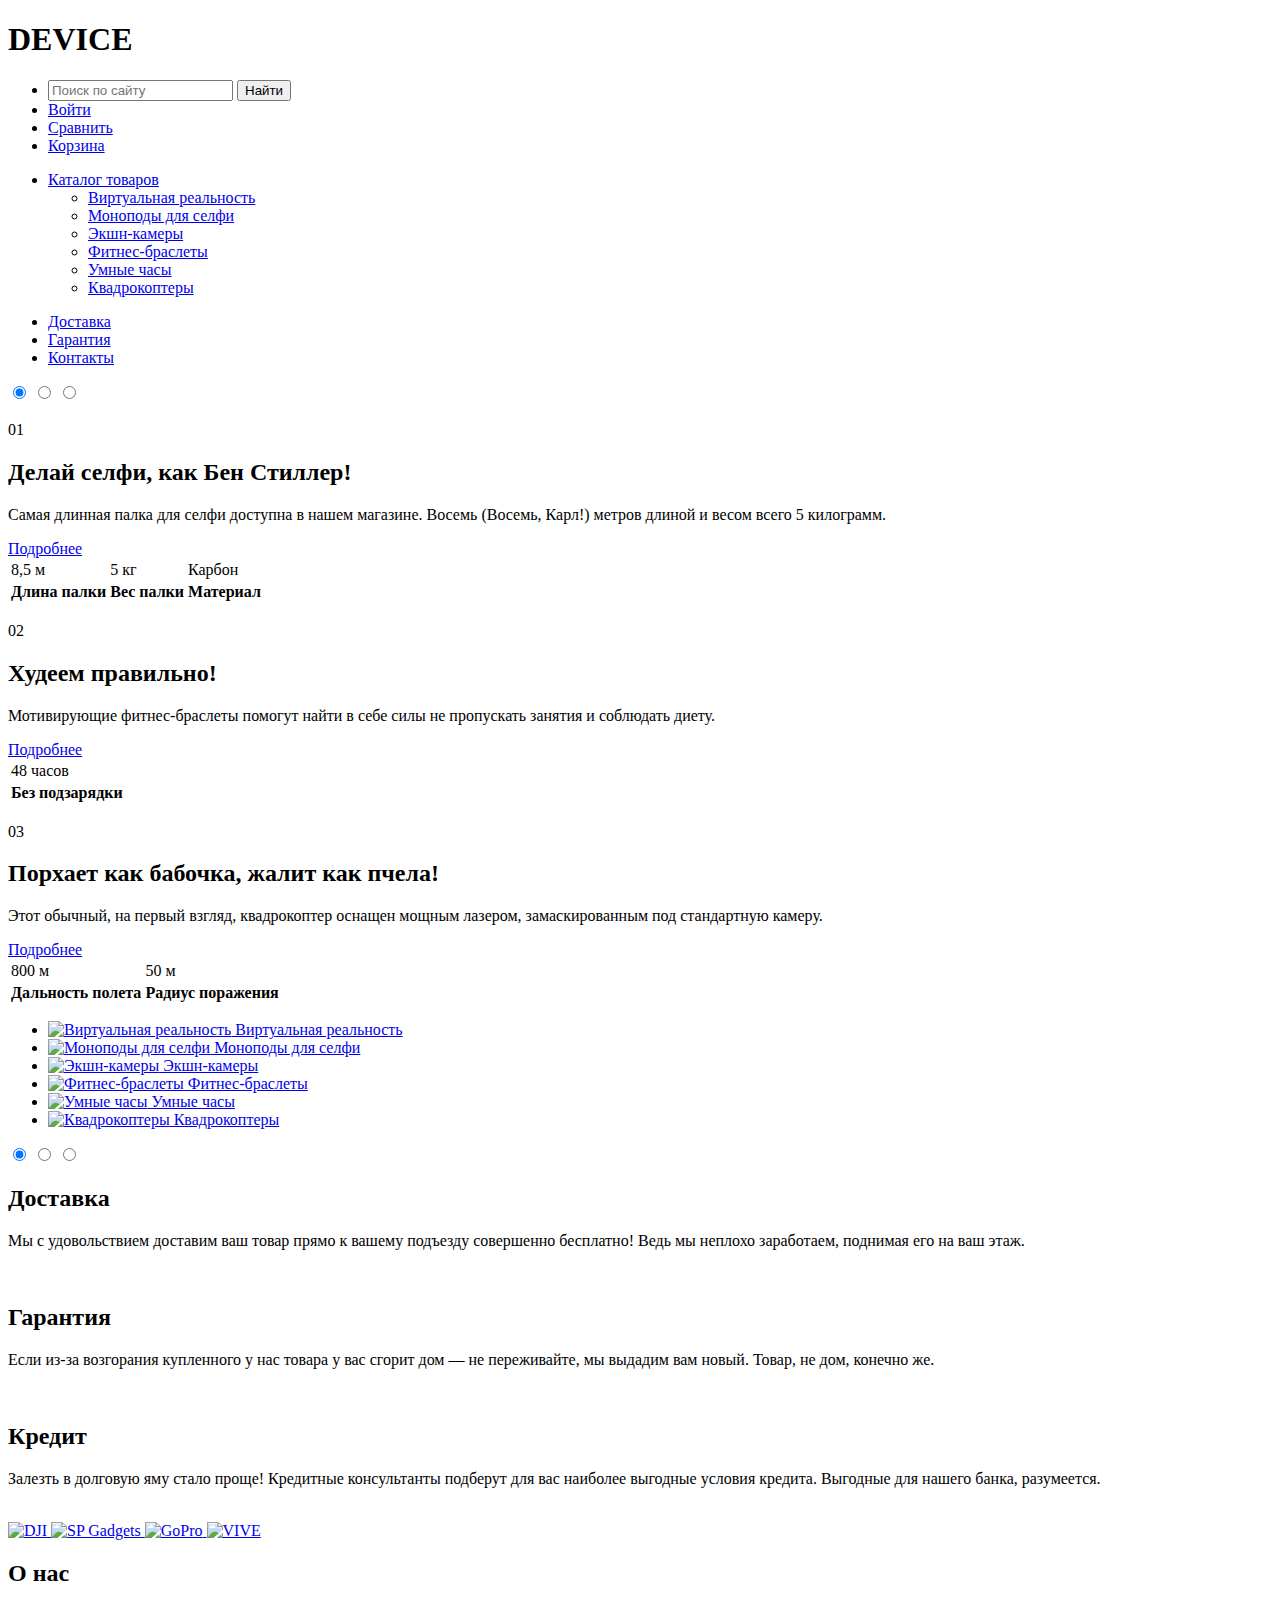
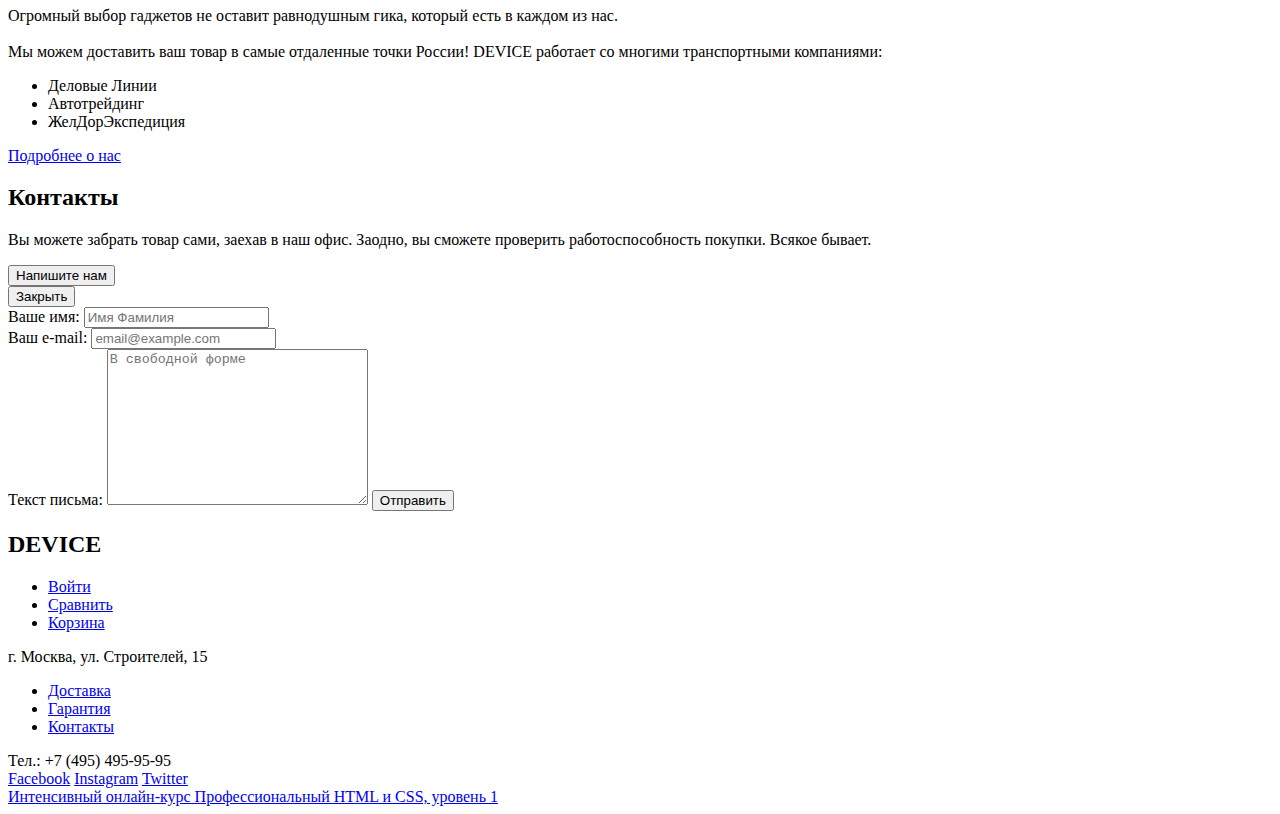
==== index.html @ aa1a2295 "Добавил разметку главной страницы" ====
<!DOCTYPE html>
<html lang="ru">

<head>
  <meta charset="UTF-8">
  <title>DEVICE</title>
</head>

<body>

  <!-- Хедер -->

  <header class="page-header">
    <div class="container">
      <div class="header-container">
        <h1 class="logo header-logo">DEVICE</h1>

        <nav class="page-navigation">
          <ul class="user-navigation">
            <li>
              <form>
                <label class="search-icon" for="search">
                <!-- svg-иконка -->
                </label>
                <input class="search-field" type="search" name="search" id="search" placeholder="Поиск по сайту" tabindex="1">
                <input class="search-btn" type="submit" value="Найти" tabindex="2">
              </form>
            </li>

            <li>
              <span class="login-icon">
               <!-- svg-иконка -->                
              </span>
              <a class="login-btn" href="#">Войти</a>
            </li>

            <li>
              <span class="compare-icon">
               <!-- svg-иконка -->                
              </span>
              <a class="compare-btn" href="#">Сравнить</a>
            </li>

            <li>
              <span class="basket-icon">
               <!-- svg-иконка -->                
              </span>
              <a class="basket-btn" href="#">Корзина</a>
            </li>
          </ul>

          <ul class="catalog">
            <li>
              <a href="#">Каталог товаров</a>
              <ul class="catalog-part">
                <li><a href="#">Виртуальная реальность</a></li>
                <li><a href="#">Моноподы для селфи</a></li>
                <li><a href="#">Экшн-камеры</a></li>
              </ul>

              <ul class="catalog-part">
                <li><a href="#">Фитнес-браслеты</a></li>
                <li><a href="#">Умные часы</a></li>
              </ul>

              <ul class="catalog-part">
                <li><a href="#">Квадрокоптеры</a></li>
              </ul>
            </li>
          </ul>

          <ul class="services-list">
            <li>
              <a href="#">Доставка</a>
            </li>
            <li>
              <a href="#">Гарантия</a>
            </li>
            <li>
              <a href="#">Контакты</a>
            </li>
          </ul>

        </nav>
      </div>
    </div>
  </header>

  <!-- Основная часть (контент) -->

  <main>

    <!-- Слайдер -->

    <section class="main-slider">
      <div class="header-container">
        <input type="radio" id="slider-btn-1" name="slider-toggle" checked>
        <input type="radio" id="slider-btn-2" name="slider-toggle">
        <input type="radio" id="slider-btn-3" name="slider-toggle">
        <div class="slider-controls">
          <label for="slider-btn-1"></label>
          <label for="slider-btn-2"></label>
          <label for="slider-btn-3"></label>
        </div>

        <div class="slider-slides">
          <div class="slide slider-1">
            <img class="slide-img" src="" alt="">
            <div class="slide-description">
              <div class="stick stick-white"></div>
              <span class="slide-number">01</span>
              <h2 class="slide-header">Делай селфи, как Бен&nbsp;Стиллер!</h2>
              <p class="slide-description">
                Самая длинная палка для селфи доступна в&nbsp;нашем магазине. Восемь (Восемь, Карл!) метров длиной и&nbsp;весом всего 5&nbsp;килограмм.
              </p>
              <a href="#" class="btn about-btn">Подробнее</a>
              <table>
                <tr>
                  <td>8,5 м</td>
                  <td>5 кг</td>
                  <td>Карбон</td>
                </tr>
                <tr>
                  <th>Длина палки</th>
                  <th>Вес палки</th>
                  <th>Материал</th>
                </tr>
              </table>
            </div>
          </div>

          <div class="slide slider-2">
            <img class="slide-img" src="" alt="">
            <div class="slide-description">
              <div class="stick stick-white"></div>
              <span class="slide-number">02</span>
              <h2 class="slide-header">Худеем правильно!</h2>
              <p class="slide-description">
                Мотивирующие фитнес-браслеты помогут найти в&nbsp;себе силы не&nbsp;пропускать занятия и&nbsp;соблюдать диету.
              </p>
              <a href="#" class="btn about-btn">Подробнее</a>
              <table>
                <tr>
                  <td>48 часов</td>
                </tr>
                <tr>
                  <th>Без подзарядки</th>
                </tr>
              </table>
            </div>
          </div>

          <div class="slide slider-3">
            <img class="slide-img" src="" alt="">
            <div class="slide-description">
              <div class="stick stick-white"></div>
              <span class="slide-number">03</span>
              <h2 class="slide-header">Порхает как бабочка, жалит как пчела!</h2>
              <p class="slide-description">
                Этот обычный, на&nbsp;первый взгляд, квадрокоптер оснащен мощным лазером, замаскированным под стандартную камеру.
              </p>
              <a href="#" class="btn about-btn">Подробнее</a>
              <table>
                <tr>
                  <td>800 м</td>
                  <td>50 м</td>
                </tr>
                <tr>
                  <th>Дальность полета</th>
                  <th>Радиус поражения</th>
                </tr>
              </table>
            </div>
          </div>

        </div>
      </div>
    </section>

    <!-- Популярные категории товаров -->

    <section class="popular-products">
      <div class="container">
        <ul class="popular-products-list">
          <li class="popular-card">
            <a href="#">
              <img src="" alt="Виртуальная реальность" width="160" height="160">
            Виртуальная реальность
            </a>
          </li>

          <li class="popular-card">
            <a href="#">
              <img src="" alt="Моноподы для селфи" width="160" height="160">
            Моноподы для&nbsp;селфи
            </a>
          </li>

          <li class="popular-card">
            <a href="#">
              <img src="" alt="Экшн-камеры" width="160" height="160">
            Экшн-камеры
            </a>
          </li>

          <li class="popular-card">
            <a href="#">
              <img src="" alt="Фитнес-браслеты" width="160" height="160">
            Фитнес-браслеты
            </a>
          </li>

          <li class="popular-card">
            <a href="#">
              <img src="" alt="Умные часы" width="160" height="160">
            Умные часы
            </a>
          </li>

          <li class="popular-card">
            <a href="#">
              <img src="" alt="Квадрокоптеры" width="160" height="160">
            Квадрокоптеры
            </a>
          </li>

        </ul>
      </div>
    </section>

    <!-- Слайдер с услугами -->

    <section class="services">
      <div class="container">
        <input type="radio" id="services-btn-1" name="services-toggle" checked>
        <input type="radio" id="services-btn-2" name="services-toggle">
        <input type="radio" id="services-btn-3" name="services-toggle">
        <div class="services-controls">
          <label for="services-btn-1"></label>
          <label for="services-btn-2"></label>
          <label for="services-btn-3"></label>
        </div>
        <span class="services-stick"></span>

        <div class="services-slides">
          <div class="service delivery">
            <h2 class="service-header">Доставка</h2>
            <p class="service-description">Мы&nbsp;с&nbsp;удовольствием доставим ваш товар прямо к&nbsp;вашему подъезду совершенно бесплатно! Ведь мы&nbsp;неплохо заработаем, поднимая его на&nbsp;ваш этаж.</p>
            <img src="" alt="">
          </div>

          <div class="service warranty">
            <h2 class="service-header">Гарантия</h2>
            <p class="service-description">Если из-за возгорания купленного у&nbsp;нас товара у&nbsp;вас сгорит дом&nbsp;&mdash; не&nbsp;переживайте, мы&nbsp;выдадим вам новый. Товар, не&nbsp;дом, конечно&nbsp;же.</p>
            <img src="" alt="">
          </div>

          <div class="service credit">
            <h2 class="service-header">Кредит</h2>
            <p class="service-description">Залезть в&nbsp;долговую яму стало проще! Кредитные консультанты подберут для вас наиболее выгодные условия кредита. Выгодные для нашего банка, разумеется.</p>
            <img src="" alt="">
          </div>

        </div>
      </div>
    </section>

    <!-- Логотипы компаний -->

    <section class="logotypes">
      <div class="container">
        <a class="logo-link" href="#">
          <img src="" alt="DJI" width="260" height="100">
        </a>
        <a class="logo-link" href="#">
          <img src="" alt="SP Gadgets" width="260" height="100">
        </a>
        <a class="logo-link" href="#">
          <img src="" alt="GoPro" width="260" height="100">
        </a>
        <a class="logo-link" href="#">
          <img src="" alt="VIVE" width="260" height="100">
        </a>
      </div>
    </section>

    <!-- О нас -->

    <div class="container">
      <section class="about-us">
        <div class="stick stick-black"></div>
        <h2 class="about-us-header">О нас</h2>
        <p class="about-us-description">
          Огромный выбор гаджетов не&nbsp;оставит равнодушным гика, который есть в&nbsp;каждом из&nbsp;нас.<br><br>Мы&nbsp;можем доставить ваш товар в&nbsp;самые отдаленные точки России! DEVICE работает со&nbsp;многими транспортными компаниями:
        </p>
        <ul class="company-list">
          <li>Деловые Линии</li>
          <li>Автотрейдинг</li>
          <li>ЖелДорЭкспедиция</li>
        </ul>
        <a href="#" class="btn about-us-btn">Подробнее о нас</a>
      </section>

      <!-- Контакты -->

      <section class="contacts">
        <div class="stick stick-black"></div>
        <h2 class="contacts-header">Контакты</h2>
        <p class="contacts-description">Вы&nbsp;можете забрать товар сами, заехав в&nbsp;наш офис. Заодно, вы&nbsp;сможете проверить работоспособность покупки. Всякое бывает.</p>
        <!-- вставить iframe с картой -->
        <button class="btn write-us-btn">Напишите нам</button>
      </section>
    </div>

    <!-- Всплывающее окно -->

    <div class="popup-window">
      <button class="close-btn">Закрыть</button>
      <form action="#">
        <div class="half-width">
          <label class="popup-label" for="popup-name">Ваше имя:</label>
          <input type="text" name="popup-name" id="popup-name" placeholder="Имя Фамилия" required>
        </div>
        <div class="half-width">
          <label class="popup-label" for="popup-email">Ваш e-mail:</label>
          <input type="email" name="popup-email" id="popup-email" placeholder="email@example.com" required>
        </div>
        <label class="popup-label" for="popup-textarea">Текст письма:</label>
        <textarea name="popup-textarea" id="popup-textarea" cols="30" rows="10" placeholder="В свободной форме"></textarea>
        <input class="btn popup-btn" type="submit" value="Отправить">
      </form>
    </div>

  </main>

  <!-- Футер -->

  <footer class="page-footer">
    <div class="container">

      <div class="footer-top">
        <h2 class="logo footer-logo">DEVICE</h2>
        <ul class="footer-navigation">
          <li>
            <span class="login-icon">
               <!-- svg-иконка -->                
              </span>
            <a class="login-btn" href="#">Войти</a>
          </li>

          <li>
            <span class="compare-icon">
               <!-- svg-иконка -->                
              </span>
            <a class="compare-btn" href="#">Сравнить</a>
          </li>

          <li>
            <span class="basket-icon">
               <!-- svg-иконка -->                
              </span>
            <a class="basket-btn" href="#">Корзина</a>
          </li>
        </ul>
      </div>

      <div class="footer-middle">
        <span class="address">г. Москва, ул. Строителей, 15</span>
        <ul class="services-list">
          <li>
            <a href="#">Доставка</a>
          </li>
          <li>
            <a href="#">Гарантия</a>
          </li>
          <li>
            <a href="#">Контакты</a>
          </li>
        </ul>
        <span class="telephone">Тел.: +7 (495) 495-95-95</span>
      </div>

      <div class="footer-bottom">
        <div class="stick stick-yellow"></div>
        <div class="footer-social">
          <a class="social-fb" href="#">Facebook</a>
          <a class="social-in" href="#">Instagram</a>
          <a class="social-tw" href="#">Twitter</a>
        </div>
        <div class="footer-copyright">
          <a class="htmlacademy" href="https://htmlacademy.ru/intensive/htmlcss">Интенсивный онлайн‑курс Профессиональный HTML и CSS, уровень 1</a>
        </div>
      </div>
    </div>
  </footer>

</body>

</html>
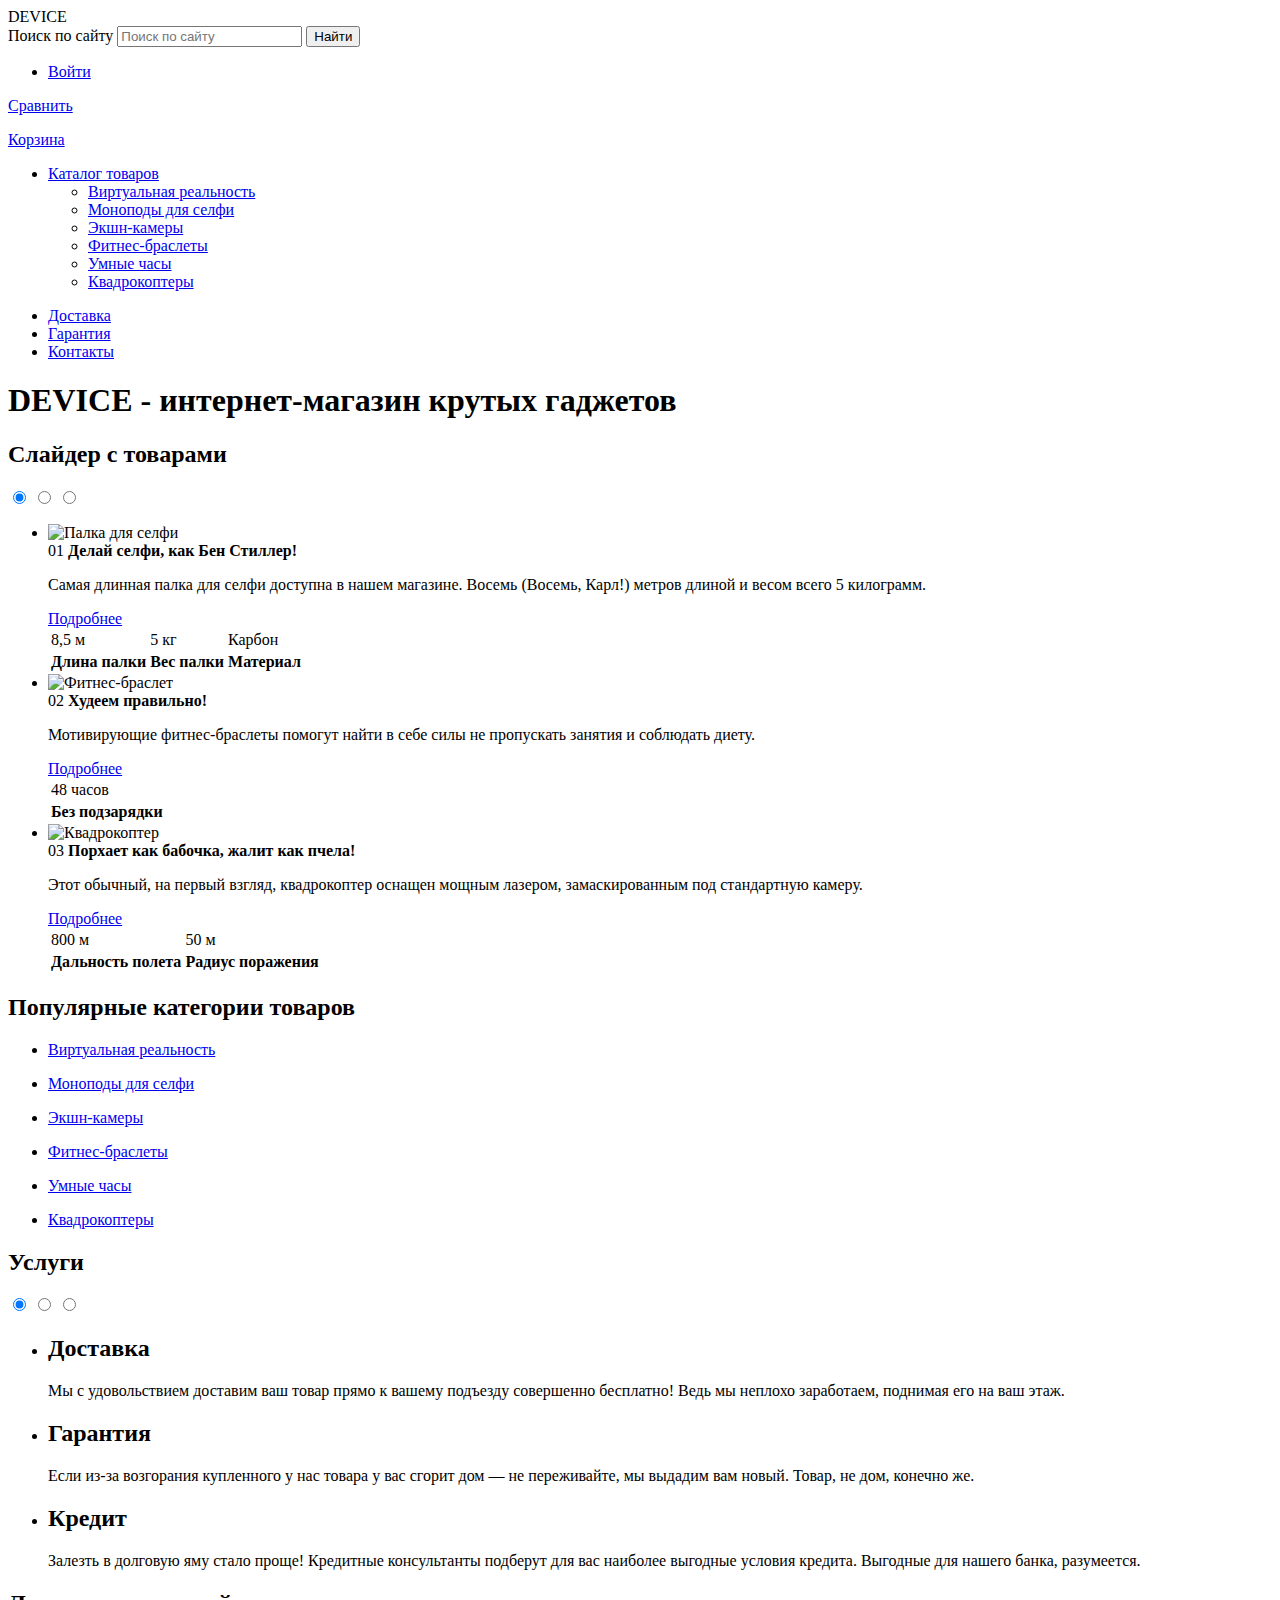
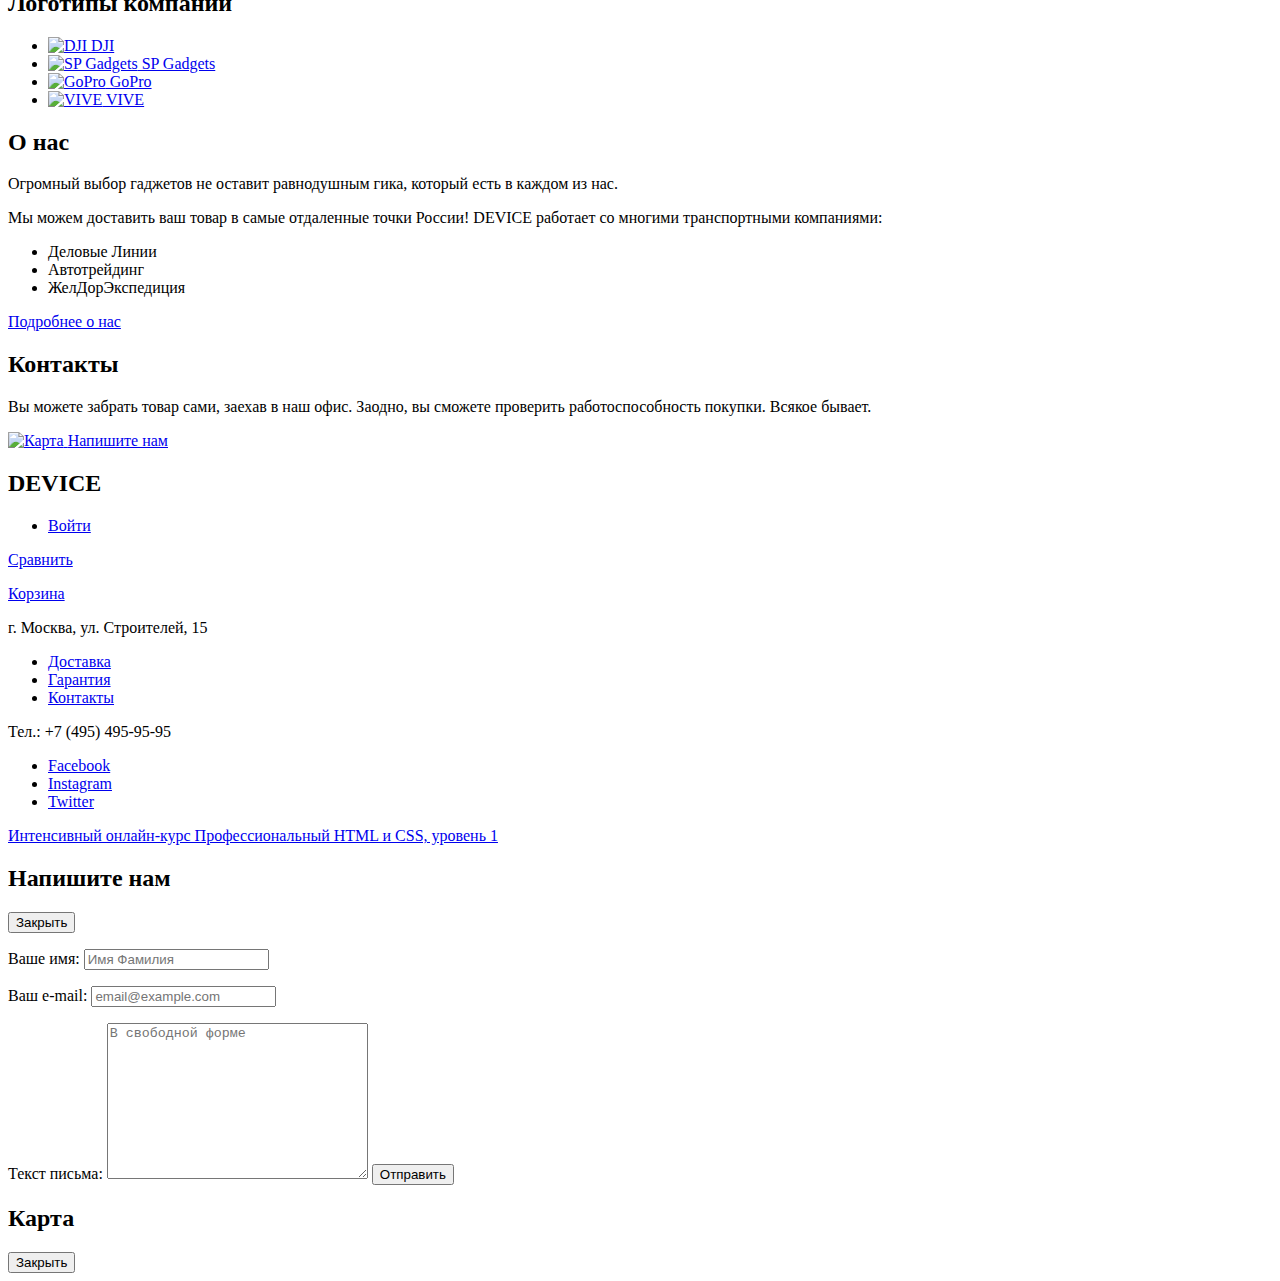
==== commit 73f57fea: "Добавил исправления в разметку" ====
--- a/index.html
+++ b/index.html
@@ -10,228 +10,211 @@
 
   <!-- Хедер -->
 
-  <header class="page-header">
-    <div class="container">
-      <div class="header-container">
-        <h1 class="logo header-logo">DEVICE</h1>
-
-        <nav class="page-navigation">
-          <ul class="user-navigation">
-            <li>
-              <form>
-                <label class="search-icon" for="search">
-                <!-- svg-иконка -->
-                </label>
-                <input class="search-field" type="search" name="search" id="search" placeholder="Поиск по сайту" tabindex="1">
-                <input class="search-btn" type="submit" value="Найти" tabindex="2">
-              </form>
-            </li>
-
-            <li>
-              <span class="login-icon">
-               <!-- svg-иконка -->                
-              </span>
-              <a class="login-btn" href="#">Войти</a>
-            </li>
-
-            <li>
-              <span class="compare-icon">
-               <!-- svg-иконка -->                
-              </span>
-              <a class="compare-btn" href="#">Сравнить</a>
-            </li>
-
-            <li>
-              <span class="basket-icon">
-               <!-- svg-иконка -->                
-              </span>
-              <a class="basket-btn" href="#">Корзина</a>
-            </li>
+  <header class="page-header page-header-main container">
+    <nav class="page-navigation">
+      <a class="page-header-logo">DEVICE</a>
+
+      <form class="page-search">
+        <label class="search-icon" for="search">Поиск по сайту</label>
+        <input class="search-field" type="search" name="search" id="search" placeholder="Поиск по сайту">
+        <button class="search-btn" type="submit">Найти</button>
+      </form>
+      <div class="wrapper">
+        <ul class="user-navigation">
+          <li>
+            <a class="login-btn" href="#">Войти</a>
+          </li>
+        </ul>
+        <p class="compare">
+          <a href="#">Сравнить</a>
+        </p>
+        <p class="cart">
+          <a href="#">Корзина</a>
+        </p>
+      </div>
+
+      <ul class="catalog">
+        <li>
+          <a href="#">Каталог товаров</a>
+          <ul class="catalog-part">
+            <li><a href="#">Виртуальная реальность</a></li>
+            <li><a href="catalog.html">Моноподы для селфи</a></li>
+            <li><a href="#">Экшн-камеры</a></li>
           </ul>
 
-          <ul class="catalog">
-            <li>
-              <a href="#">Каталог товаров</a>
-              <ul class="catalog-part">
-                <li><a href="#">Виртуальная реальность</a></li>
-                <li><a href="#">Моноподы для селфи</a></li>
-                <li><a href="#">Экшн-камеры</a></li>
-              </ul>
-
-              <ul class="catalog-part">
-                <li><a href="#">Фитнес-браслеты</a></li>
-                <li><a href="#">Умные часы</a></li>
-              </ul>
-
-              <ul class="catalog-part">
-                <li><a href="#">Квадрокоптеры</a></li>
-              </ul>
-            </li>
+          <ul class="catalog-part">
+            <li><a href="#">Фитнес-браслеты</a></li>
+            <li><a href="#">Умные часы</a></li>
           </ul>
 
-          <ul class="services-list">
-            <li>
-              <a href="#">Доставка</a>
-            </li>
-            <li>
-              <a href="#">Гарантия</a>
-            </li>
-            <li>
-              <a href="#">Контакты</a>
-            </li>
+          <ul class="catalog-part">
+            <li><a href="#">Квадрокоптеры</a></li>
           </ul>
-
-        </nav>
+        </li>
+      </ul>
+
+      <ul class="services-list">
+        <li>
+          <a href="#">Доставка</a>
+        </li>
+        <li>
+          <a href="#">Гарантия</a>
+        </li>
+        <li>
+          <a href="#">Контакты</a>
+        </li>
+      </ul>
+    </nav>
+  </header>
+
+  <!-- Основная часть (контент) -->
+
+  <main>
+
+    <h1 class="visually-hidden">DEVICE - интернет-магазин крутых гаджетов</h1>
+
+    <!-- Слайдер -->
+
+    <section class="main-slider container">
+      <h2 class="visually-hidden">Слайдер с товарами</h2>
+
+      <input type="radio" id="slider-btn-1" name="slider-toggle" checked>
+      <input type="radio" id="slider-btn-2" name="slider-toggle">
+      <input type="radio" id="slider-btn-3" name="slider-toggle">
+      <div class="slider-controls">
+        <label for="slider-btn-1"></label>
+        <label for="slider-btn-2"></label>
+        <label for="slider-btn-3"></label>
       </div>
-    </div>
-  </header>
-
-  <!-- Основная часть (контент) -->
-
-  <main>
-
-    <!-- Слайдер -->
-
-    <section class="main-slider">
-      <div class="header-container">
-        <input type="radio" id="slider-btn-1" name="slider-toggle" checked>
-        <input type="radio" id="slider-btn-2" name="slider-toggle">
-        <input type="radio" id="slider-btn-3" name="slider-toggle">
-        <div class="slider-controls">
-          <label for="slider-btn-1"></label>
-          <label for="slider-btn-2"></label>
-          <label for="slider-btn-3"></label>
-        </div>
-
-        <div class="slider-slides">
-          <div class="slide slider-1">
-            <img class="slide-img" src="" alt="">
-            <div class="slide-description">
-              <div class="stick stick-white"></div>
-              <span class="slide-number">01</span>
-              <h2 class="slide-header">Делай селфи, как Бен&nbsp;Стиллер!</h2>
-              <p class="slide-description">
-                Самая длинная палка для селфи доступна в&nbsp;нашем магазине. Восемь (Восемь, Карл!) метров длиной и&nbsp;весом всего 5&nbsp;килограмм.
-              </p>
-              <a href="#" class="btn about-btn">Подробнее</a>
-              <table>
-                <tr>
-                  <td>8,5 м</td>
-                  <td>5 кг</td>
-                  <td>Карбон</td>
-                </tr>
-                <tr>
-                  <th>Длина палки</th>
-                  <th>Вес палки</th>
-                  <th>Материал</th>
-                </tr>
-              </table>
-            </div>
-          </div>
-
-          <div class="slide slider-2">
-            <img class="slide-img" src="" alt="">
-            <div class="slide-description">
-              <div class="stick stick-white"></div>
-              <span class="slide-number">02</span>
-              <h2 class="slide-header">Худеем правильно!</h2>
-              <p class="slide-description">
-                Мотивирующие фитнес-браслеты помогут найти в&nbsp;себе силы не&nbsp;пропускать занятия и&nbsp;соблюдать диету.
-              </p>
-              <a href="#" class="btn about-btn">Подробнее</a>
-              <table>
-                <tr>
-                  <td>48 часов</td>
-                </tr>
-                <tr>
-                  <th>Без подзарядки</th>
-                </tr>
-              </table>
-            </div>
-          </div>
-
-          <div class="slide slider-3">
-            <img class="slide-img" src="" alt="">
-            <div class="slide-description">
-              <div class="stick stick-white"></div>
-              <span class="slide-number">03</span>
-              <h2 class="slide-header">Порхает как бабочка, жалит как пчела!</h2>
-              <p class="slide-description">
-                Этот обычный, на&nbsp;первый взгляд, квадрокоптер оснащен мощным лазером, замаскированным под стандартную камеру.
-              </p>
-              <a href="#" class="btn about-btn">Подробнее</a>
-              <table>
-                <tr>
-                  <td>800 м</td>
-                  <td>50 м</td>
-                </tr>
-                <tr>
-                  <th>Дальность полета</th>
-                  <th>Радиус поражения</th>
-                </tr>
-              </table>
-            </div>
-          </div>
-
-        </div>
-      </div>
+
+      <ul class="slider-slides">
+
+        <li class="slide slide-1">
+          <div class="image-box">
+            <img src="" alt="Палка для селфи" width="" height="">
+          </div>
+          <div class="slide-info">
+            <span class="slide-number">01</span>
+            <b class="slide-heading">Делай селфи, как Бен&nbsp;Стиллер!</b>
+            <p class="slide-description">
+              Самая длинная палка для селфи доступна в&nbsp;нашем магазине. Восемь (Восемь, Карл!) метров длиной и&nbsp;весом всего 5&nbsp;килограмм.
+            </p>
+            <a href="#" class="btn about-btn">Подробнее</a>
+            <table class="parameters">
+              <tr>
+                <td>8,5 м</td>
+                <td>5 кг</td>
+                <td>Карбон</td>
+              </tr>
+              <tr>
+                <th>Длина палки</th>
+                <th>Вес палки</th>
+                <th>Материал</th>
+              </tr>
+            </table>
+          </div>
+        </li>
+
+        <li class="slide slide-2">
+          <div class="image-box">
+            <img src="" alt="Фитнес-браслет" width="" height="">
+          </div>
+          <div class="slide-info">
+            <span class="slide-number">02</span>
+            <b class="slide-heading">Худеем правильно!</b>
+            <p class="slide-description">
+              Мотивирующие фитнес-браслеты помогут найти в&nbsp;себе силы не&nbsp;пропускать занятия и&nbsp;соблюдать диету.
+            </p>
+            <a href="#" class="btn about-btn">Подробнее</a>
+            <table class="parameters">
+              <tr>
+                <td>48 часов</td>
+              </tr>
+              <tr>
+                <th>Без подзарядки</th>
+              </tr>
+            </table>
+          </div>
+        </li>
+
+        <li class="slide slide-3">
+          <div class="image-box">
+            <img src="" alt="Квадрокоптер" width="" height="">
+          </div>
+          <div class="slide-info">
+            <span class="slide-number">03</span>
+            <b class="slide-heading">Порхает как бабочка, жалит как пчела!</b>
+            <p class="slide-description">
+              Этот обычный, на&nbsp;первый взгляд, квадрокоптер оснащен мощным лазером, замаскированным под стандартную камеру.
+            </p>
+            <a href="#" class="btn about-btn">Подробнее</a>
+            <table class="parameters">
+              <tr>
+                <td>800 м</td>
+                <td>50 м</td>
+              </tr>
+              <tr>
+                <th>Дальность полета</th>
+                <th>Радиус поражения</th>
+              </tr>
+            </table>
+          </div>
+        </li>
+      </ul>
+
     </section>
 
     <!-- Популярные категории товаров -->
 
-    <section class="popular-products">
+    <section class="popular-products container">
+      <h2 class="visually-hidden">Популярные категории товаров</h2>
+
+      <ul class="popular-products-list">
+        <li>
+          <a href="#" class="popular-card">
+            <div class="popular-box"></div>
+            <p>Виртуальная реальность</p>
+          </a>
+        </li>
+        <li>
+          <a href="catalog.html" class="popular-card">
+            <div class="popular-box"></div>
+            <p>Моноподы для&nbsp;селфи</p>
+          </a>
+        </li>
+        <li>
+          <a href="#" class="popular-card">
+            <div class="popular-box"></div>
+            <p>Экшн-камеры</p>
+          </a>
+        </li>
+        <li>
+          <a href="#" class="popular-card">
+            <div class="popular-box"></div>
+            <p>Фитнес-браслеты</p>
+          </a>
+        </li>
+        <li>
+          <a href="#" class="popular-card">
+            <div class="popular-box"></div>
+            <p>Умные часы</p>
+          </a>
+        </li>
+        <li>
+          <a href="#" class="popular-card">
+            <div class="popular-box"></div>
+            <p>Квадрокоптеры</p>
+          </a>
+        </li>
+      </ul>
+    </section>
+
+    <!-- Слайдер с услугами -->
+
+    <section class="services">
+      <h2 class="visually-hidden">Услуги</h2>
       <div class="container">
-        <ul class="popular-products-list">
-          <li class="popular-card">
-            <a href="#">
-              <img src="" alt="Виртуальная реальность" width="160" height="160">
-            Виртуальная реальность
-            </a>
-          </li>
-
-          <li class="popular-card">
-            <a href="#">
-              <img src="" alt="Моноподы для селфи" width="160" height="160">
-            Моноподы для&nbsp;селфи
-            </a>
-          </li>
-
-          <li class="popular-card">
-            <a href="#">
-              <img src="" alt="Экшн-камеры" width="160" height="160">
-            Экшн-камеры
-            </a>
-          </li>
-
-          <li class="popular-card">
-            <a href="#">
-              <img src="" alt="Фитнес-браслеты" width="160" height="160">
-            Фитнес-браслеты
-            </a>
-          </li>
-
-          <li class="popular-card">
-            <a href="#">
-              <img src="" alt="Умные часы" width="160" height="160">
-            Умные часы
-            </a>
-          </li>
-
-          <li class="popular-card">
-            <a href="#">
-              <img src="" alt="Квадрокоптеры" width="160" height="160">
-            Квадрокоптеры
-            </a>
-          </li>
-
-        </ul>
-      </div>
-    </section>
-
-    <!-- Слайдер с услугами -->
-
-    <section class="services">
-      <div class="container">
+
         <input type="radio" id="services-btn-1" name="services-toggle" checked>
         <input type="radio" id="services-btn-2" name="services-toggle">
         <input type="radio" id="services-btn-3" name="services-toggle">
@@ -240,58 +223,73 @@
           <label for="services-btn-2"></label>
           <label for="services-btn-3"></label>
         </div>
-        <span class="services-stick"></span>
-
-        <div class="services-slides">
-          <div class="service delivery">
+
+        <ul class="services-slides">
+          <li class="service delivery">
             <h2 class="service-header">Доставка</h2>
             <p class="service-description">Мы&nbsp;с&nbsp;удовольствием доставим ваш товар прямо к&nbsp;вашему подъезду совершенно бесплатно! Ведь мы&nbsp;неплохо заработаем, поднимая его на&nbsp;ваш этаж.</p>
-            <img src="" alt="">
-          </div>
-
-          <div class="service warranty">
+          </li>
+
+          <li class="service warranty">
             <h2 class="service-header">Гарантия</h2>
             <p class="service-description">Если из-за возгорания купленного у&nbsp;нас товара у&nbsp;вас сгорит дом&nbsp;&mdash; не&nbsp;переживайте, мы&nbsp;выдадим вам новый. Товар, не&nbsp;дом, конечно&nbsp;же.</p>
-            <img src="" alt="">
-          </div>
-
-          <div class="service credit">
+          </li>
+
+          <li class="service credit">
             <h2 class="service-header">Кредит</h2>
             <p class="service-description">Залезть в&nbsp;долговую яму стало проще! Кредитные консультанты подберут для вас наиболее выгодные условия кредита. Выгодные для нашего банка, разумеется.</p>
-            <img src="" alt="">
-          </div>
-
-        </div>
+          </li>
+
+        </ul>
       </div>
     </section>
 
     <!-- Логотипы компаний -->
 
-    <section class="logotypes">
-      <div class="container">
-        <a class="logo-link" href="#">
+    <section class="logotypes container">
+      <h2 class="visually-hidden">Логотипы компаний</h2>
+
+      <ul class="logotypes-list">
+        <li class="company-logo">
+          <a href="#">
           <img src="" alt="DJI" width="260" height="100">
+          DJI
         </a>
-        <a class="logo-link" href="#">
+        </li>
+
+        <li class="company-logo">
+          <a href="#">
           <img src="" alt="SP Gadgets" width="260" height="100">
+          SP Gadgets
         </a>
-        <a class="logo-link" href="#">
+        </li>
+
+        <li class="company-logo">
+          <a href="#">
           <img src="" alt="GoPro" width="260" height="100">
+          GoPro
         </a>
-        <a class="logo-link" href="#">
+        </li>
+
+        <li class="company-logo">
+          <a href="#">
           <img src="" alt="VIVE" width="260" height="100">
+          VIVE
         </a>
-      </div>
+        </li>
+      </ul>
     </section>
 
     <!-- О нас -->
 
-    <div class="container">
+    <div class="container container-half">
       <section class="about-us">
-        <div class="stick stick-black"></div>
         <h2 class="about-us-header">О нас</h2>
         <p class="about-us-description">
-          Огромный выбор гаджетов не&nbsp;оставит равнодушным гика, который есть в&nbsp;каждом из&nbsp;нас.<br><br>Мы&nbsp;можем доставить ваш товар в&nbsp;самые отдаленные точки России! DEVICE работает со&nbsp;многими транспортными компаниями:
+          Огромный выбор гаджетов не&nbsp;оставит равнодушным гика, который есть в&nbsp;каждом из&nbsp;нас.
+        </p>
+        <p class="about-us-description">
+          Мы&nbsp;можем доставить ваш товар в&nbsp;самые отдаленные точки России! DEVICE работает со&nbsp;многими транспортными компаниями:
         </p>
         <ul class="company-list">
           <li>Деловые Линии</li>
@@ -304,96 +302,102 @@
       <!-- Контакты -->
 
       <section class="contacts">
-        <div class="stick stick-black"></div>
         <h2 class="contacts-header">Контакты</h2>
         <p class="contacts-description">Вы&nbsp;можете забрать товар сами, заехав в&nbsp;наш офис. Заодно, вы&nbsp;сможете проверить работоспособность покупки. Всякое бывает.</p>
-        <!-- вставить iframe с картой -->
-        <button class="btn write-us-btn">Напишите нам</button>
+        <a class="contacts-map" href="#">
+          <img src="" alt="Карта" width="" height="">
+        </a>
+        <a class="btn write-us-btn" href="#">Напишите нам</a>
       </section>
     </div>
 
-    <!-- Всплывающее окно -->
-
-    <div class="popup-window">
-      <button class="close-btn">Закрыть</button>
-      <form action="#">
-        <div class="half-width">
-          <label class="popup-label" for="popup-name">Ваше имя:</label>
-          <input type="text" name="popup-name" id="popup-name" placeholder="Имя Фамилия" required>
-        </div>
-        <div class="half-width">
-          <label class="popup-label" for="popup-email">Ваш e-mail:</label>
-          <input type="email" name="popup-email" id="popup-email" placeholder="email@example.com" required>
-        </div>
-        <label class="popup-label" for="popup-textarea">Текст письма:</label>
-        <textarea name="popup-textarea" id="popup-textarea" cols="30" rows="10" placeholder="В свободной форме"></textarea>
-        <input class="btn popup-btn" type="submit" value="Отправить">
-      </form>
-    </div>
-
   </main>
 
   <!-- Футер -->
 
-  <footer class="page-footer">
-    <div class="container">
-
-      <div class="footer-top">
-        <h2 class="logo footer-logo">DEVICE</h2>
-        <ul class="footer-navigation">
+  <footer class="page-footer container">
+
+    <div class="footer-top">
+      <h2 class="footer-logo">DEVICE</h2>
+      <div class="wrapper">
+        <ul class="user-navigation">
           <li>
-            <span class="login-icon">
-               <!-- svg-иконка -->                
-              </span>
             <a class="login-btn" href="#">Войти</a>
           </li>
-
-          <li>
-            <span class="compare-icon">
-               <!-- svg-иконка -->                
-              </span>
-            <a class="compare-btn" href="#">Сравнить</a>
-          </li>
-
-          <li>
-            <span class="basket-icon">
-               <!-- svg-иконка -->                
-              </span>
-            <a class="basket-btn" href="#">Корзина</a>
-          </li>
         </ul>
+        <p class="compare">
+          <a href="#">Сравнить</a>
+        </p>
+        <p class="cart">
+          <a href="#">Корзина</a>
+        </p>
       </div>
-
-      <div class="footer-middle">
-        <span class="address">г. Москва, ул. Строителей, 15</span>
-        <ul class="services-list">
-          <li>
-            <a href="#">Доставка</a>
-          </li>
-          <li>
-            <a href="#">Гарантия</a>
-          </li>
-          <li>
-            <a href="#">Контакты</a>
-          </li>
-        </ul>
-        <span class="telephone">Тел.: +7 (495) 495-95-95</span>
-      </div>
-
-      <div class="footer-bottom">
-        <div class="stick stick-yellow"></div>
-        <div class="footer-social">
-          <a class="social-fb" href="#">Facebook</a>
-          <a class="social-in" href="#">Instagram</a>
-          <a class="social-tw" href="#">Twitter</a>
-        </div>
-        <div class="footer-copyright">
-          <a class="htmlacademy" href="https://htmlacademy.ru/intensive/htmlcss">Интенсивный онлайн‑курс Профессиональный HTML и CSS, уровень 1</a>
-        </div>
+    </div>
+
+    <div class="footer-middle">
+      <p class="address">г. Москва, ул. Строителей, 15</p>
+      <ul class="services-list">
+        <li>
+          <a href="#">Доставка</a>
+        </li>
+        <li>
+          <a href="#">Гарантия</a>
+        </li>
+        <li>
+          <a href="#">Контакты</a>
+        </li>
+      </ul>
+      <p class="telephone">Тел.: +7 (495) 495-95-95</p>
+    </div>
+
+    <div class="footer-bottom">
+      <ul class="footer-social">
+        <li>
+          <a class="social-btn social-fb" href="#">Facebook</a>
+        </li>
+        <li>
+          <a class="social-btn social-in" href="#">Instagram</a>
+        </li>
+        <li>
+          <a class="social-btn social-tw" href="#">Twitter</a>
+        </li>
+      </ul>
+      <div class="footer-copyright">
+        <a class="htmlacademy" href="https://htmlacademy.ru/intensive/htmlcss">Интенсивный онлайн‑курс Профессиональный HTML и CSS, уровень 1</a>
       </div>
     </div>
   </footer>
 
+  <!-- Всплывающее окно -->
+
+  <section class="popup-window">
+    <h2 class="visually-hidden">Напишите нам</h2>
+    <button class="close-btn">Закрыть</button>
+    <form action="#">
+      <p class="half-width">
+        <label class="popup-label" for="popup-name">Ваше имя:</label>
+        <input type="text" name="popup-name" id="popup-name" placeholder="Имя Фамилия" required>
+      </p>
+      <p class="half-width">
+        <label class="popup-label" for="popup-email">Ваш e-mail:</label>
+        <input type="email" name="popup-email" id="popup-email" placeholder="email@example.com" required>
+      </p>
+      <label class="popup-label" for="popup-textarea">Текст письма:</label>
+      <textarea name="popup-textarea" id="popup-textarea" cols="30" rows="10" placeholder="В свободной форме"></textarea>
+      <button class="btn popup-btn" type="submit">Отправить</button>
+    </form>
+  </section>
+
+  <!-- Всплывающая карта -->
+
+  <section class="map-popup">
+    <h2 class="visually-hidden">Карта</h2>
+    <button class="close-btn">Закрыть</button>
+    <div class="map">
+      <!-- iframe -->
+    </div>
+  </section>
+
 </body>
 
 </html>
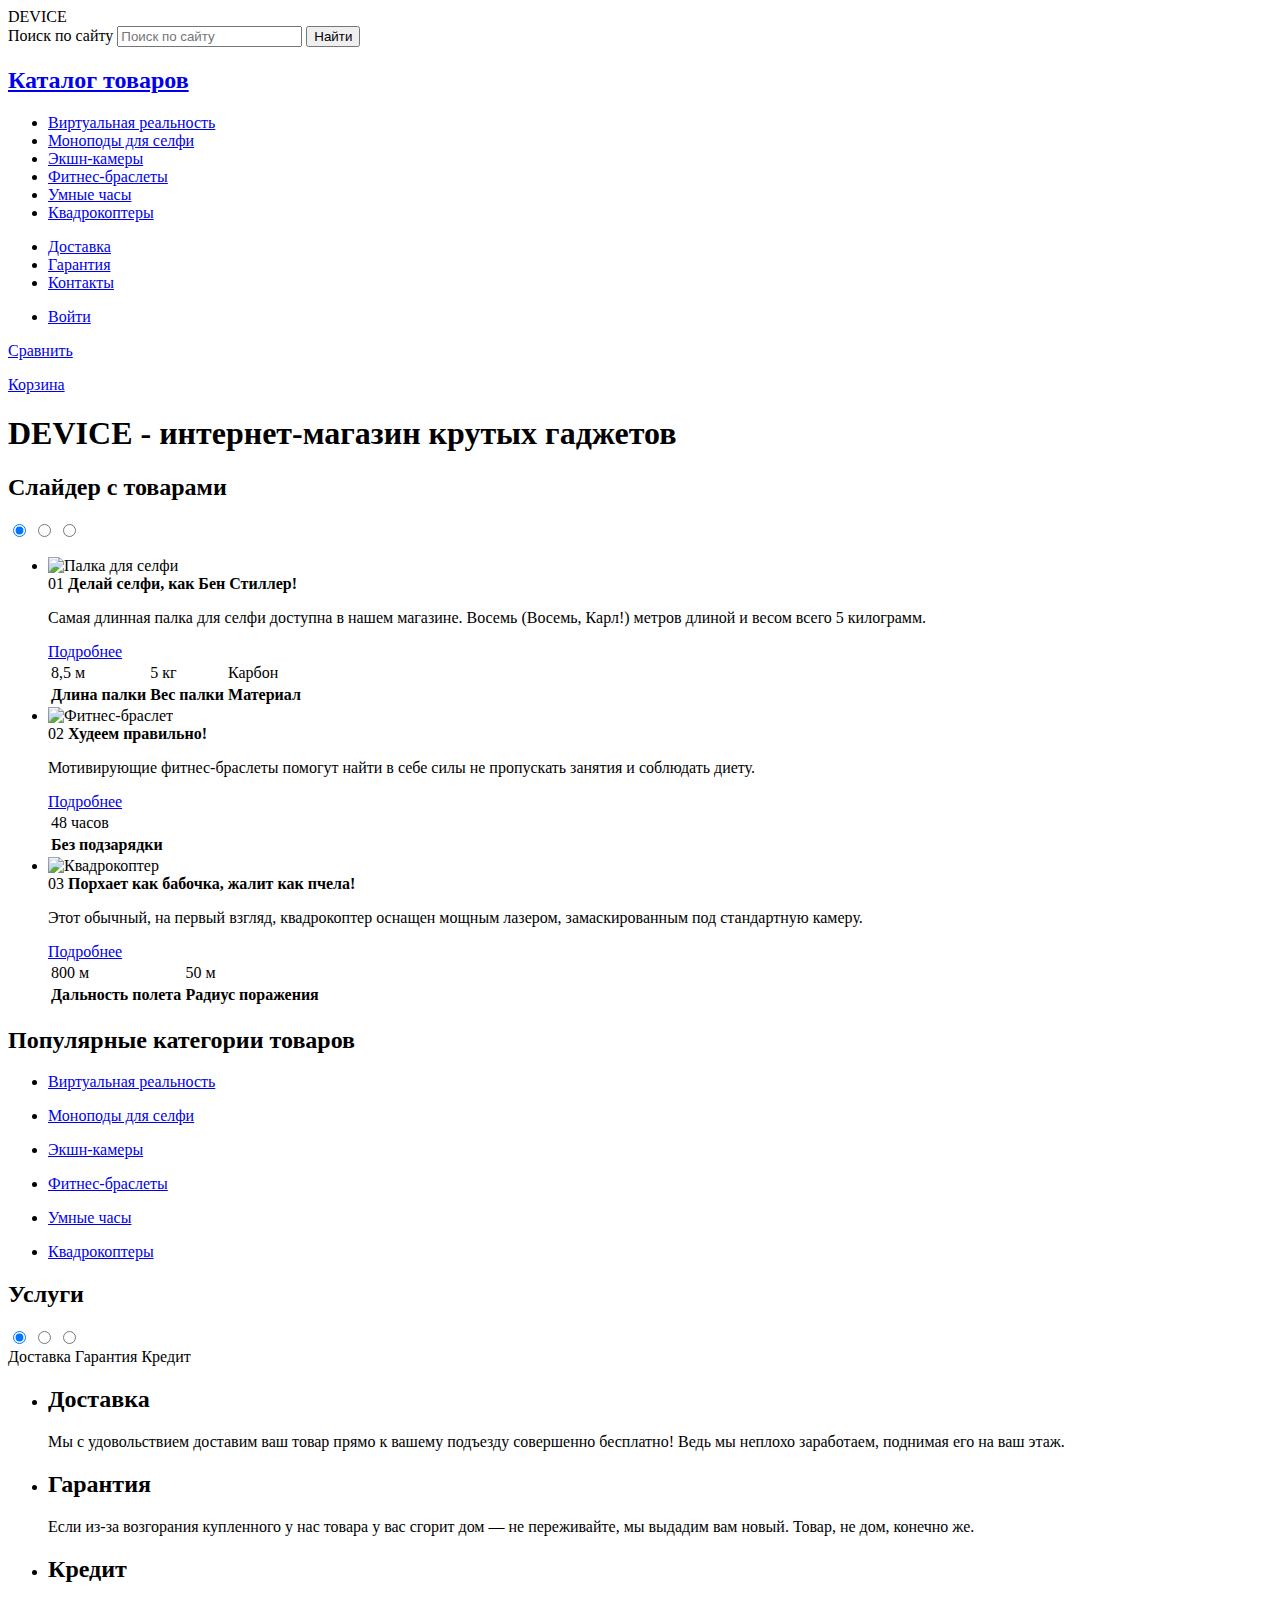
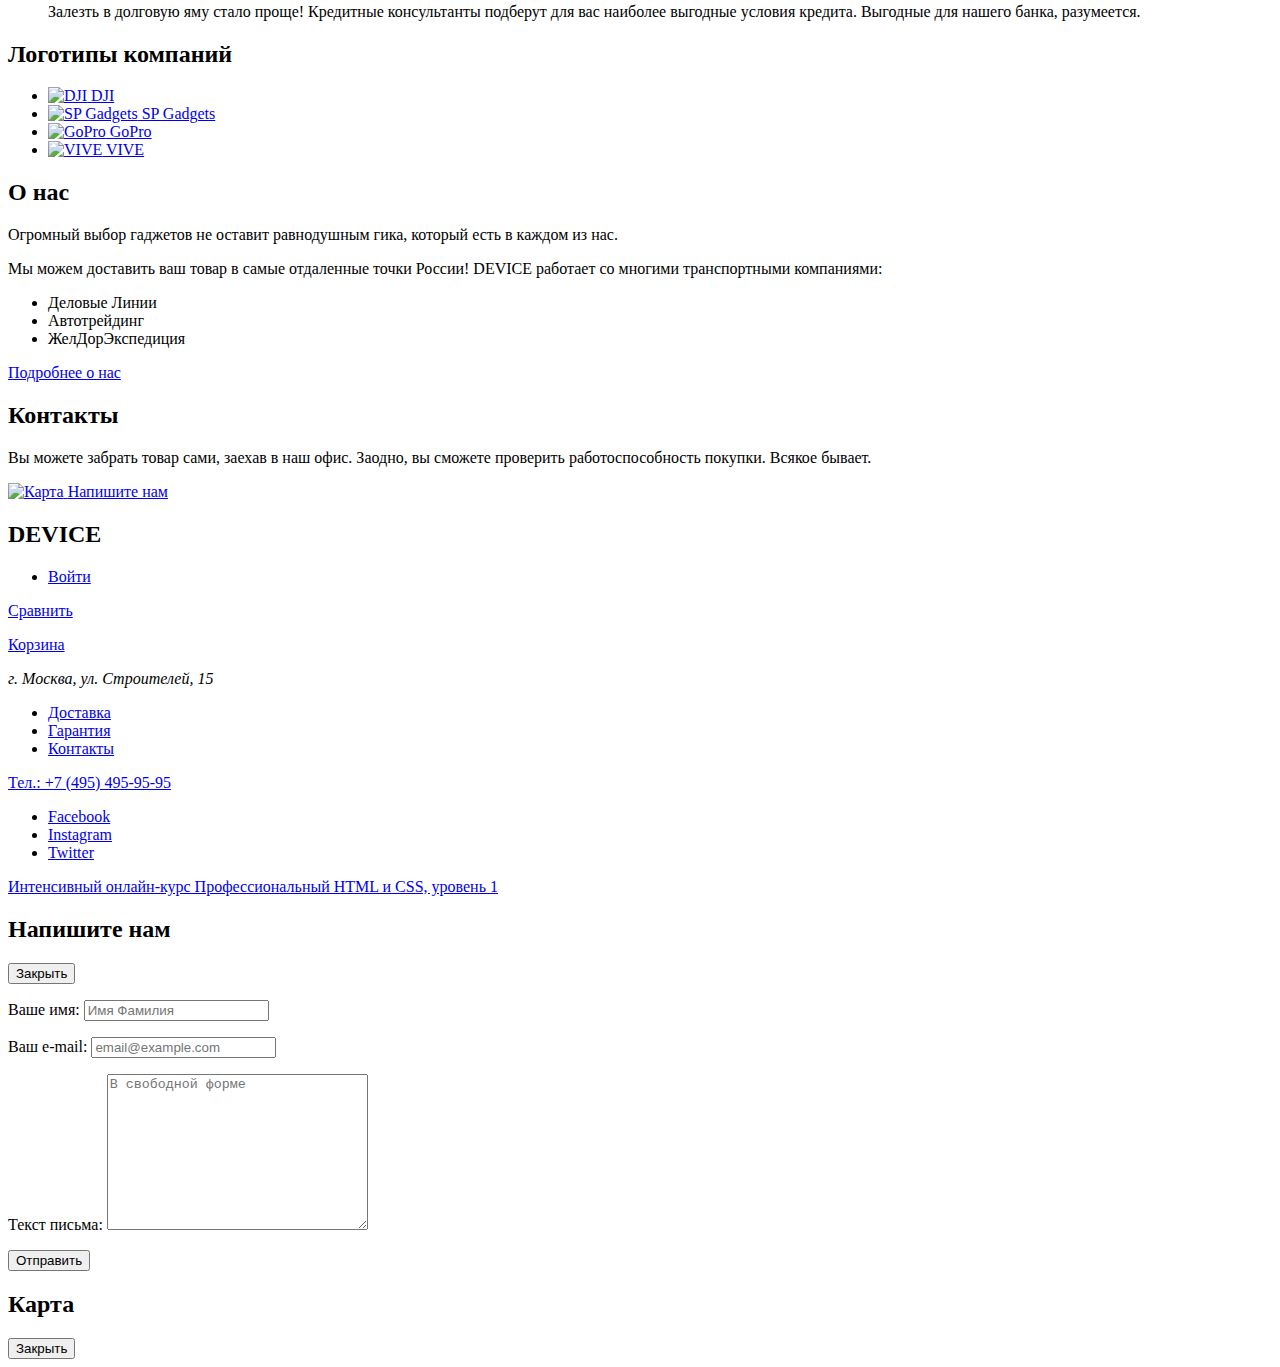
==== commit 07e57005: "Исправления разметки страниц" ====
--- a/index.html
+++ b/index.html
@@ -9,7 +9,6 @@
 <body>
 
   <!-- Хедер -->
-
   <header class="page-header page-header-main container">
     <nav class="page-navigation">
       <a class="page-header-logo">DEVICE</a>
@@ -19,39 +18,20 @@
         <input class="search-field" type="search" name="search" id="search" placeholder="Поиск по сайту">
         <button class="search-btn" type="submit">Найти</button>
       </form>
-      <div class="wrapper">
-        <ul class="user-navigation">
-          <li>
-            <a class="login-btn" href="#">Войти</a>
-          </li>
+
+      <section class="page-catalog">
+        <a class="catalog-header" href="#">
+          <h2>Каталог товаров</h2>
+        </a>
+        <ul class="catalog-list">
+          <li><a href="#">Виртуальная реальность</a></li>
+          <li><a href="catalog.html">Моноподы для селфи</a></li>
+          <li><a href="#">Экшн-камеры</a></li>
+          <li><a href="#">Фитнес-браслеты</a></li>
+          <li><a href="#">Умные часы</a></li>
+          <li><a href="#">Квадрокоптеры</a></li>
         </ul>
-        <p class="compare">
-          <a href="#">Сравнить</a>
-        </p>
-        <p class="cart">
-          <a href="#">Корзина</a>
-        </p>
-      </div>
-
-      <ul class="catalog">
-        <li>
-          <a href="#">Каталог товаров</a>
-          <ul class="catalog-part">
-            <li><a href="#">Виртуальная реальность</a></li>
-            <li><a href="catalog.html">Моноподы для селфи</a></li>
-            <li><a href="#">Экшн-камеры</a></li>
-          </ul>
-
-          <ul class="catalog-part">
-            <li><a href="#">Фитнес-браслеты</a></li>
-            <li><a href="#">Умные часы</a></li>
-          </ul>
-
-          <ul class="catalog-part">
-            <li><a href="#">Квадрокоптеры</a></li>
-          </ul>
-        </li>
-      </ul>
+      </section>
 
       <ul class="services-list">
         <li>
@@ -65,6 +45,21 @@
         </li>
       </ul>
     </nav>
+
+    <div class="wrapper">
+      <ul class="user-navigation">
+        <li>
+          <a class="login-btn" href="#">Войти</a>
+        </li>
+      </ul>
+      <p class="compare">
+        <a href="#">Сравнить</a>
+      </p>
+      <p class="cart">
+        <a href="#">Корзина</a>
+      </p>
+    </div>
+
   </header>
 
   <!-- Основная часть (контент) -->
@@ -82,9 +77,9 @@
       <input type="radio" id="slider-btn-2" name="slider-toggle">
       <input type="radio" id="slider-btn-3" name="slider-toggle">
       <div class="slider-controls">
-        <label for="slider-btn-1"></label>
-        <label for="slider-btn-2"></label>
-        <label for="slider-btn-3"></label>
+        <label class="main-slider-btn" for="slider-btn-1"></label>
+        <label class="main-slider-btn" for="slider-btn-2"></label>
+        <label class="main-slider-btn" for="slider-btn-3"></label>
       </div>
 
       <ul class="slider-slides">
@@ -219,9 +214,9 @@
         <input type="radio" id="services-btn-2" name="services-toggle">
         <input type="radio" id="services-btn-3" name="services-toggle">
         <div class="services-controls">
-          <label for="services-btn-1"></label>
-          <label for="services-btn-2"></label>
-          <label for="services-btn-3"></label>
+          <label class="btn services-btn" for="services-btn-1">Доставка</label>
+          <label class="btn services-btn" for="services-btn-2">Гарантия</label>
+          <label class="btn services-btn" for="services-btn-3">Кредит</label>
         </div>
 
         <ul class="services-slides">
@@ -335,7 +330,7 @@
     </div>
 
     <div class="footer-middle">
-      <p class="address">г. Москва, ул. Строителей, 15</p>
+      <address class="address">г. Москва, ул. Строителей, 15</address>
       <ul class="services-list">
         <li>
           <a href="#">Доставка</a>
@@ -347,7 +342,7 @@
           <a href="#">Контакты</a>
         </li>
       </ul>
-      <p class="telephone">Тел.: +7 (495) 495-95-95</p>
+      <a class="telephone" href="tel:74954959595">Тел.: +7 (495) 495-95-95</a>
     </div>
 
     <div class="footer-bottom">
@@ -382,8 +377,10 @@
         <label class="popup-label" for="popup-email">Ваш e-mail:</label>
         <input type="email" name="popup-email" id="popup-email" placeholder="email@example.com" required>
       </p>
-      <label class="popup-label" for="popup-textarea">Текст письма:</label>
-      <textarea name="popup-textarea" id="popup-textarea" cols="30" rows="10" placeholder="В свободной форме"></textarea>
+      <p class="user-message">
+        <label class="popup-label" for="popup-textarea">Текст письма:</label>
+        <textarea name="popup-textarea" id="popup-textarea" cols="30" rows="10" placeholder="В свободной форме"></textarea>
+      </p>
       <button class="btn popup-btn" type="submit">Отправить</button>
     </form>
   </section>
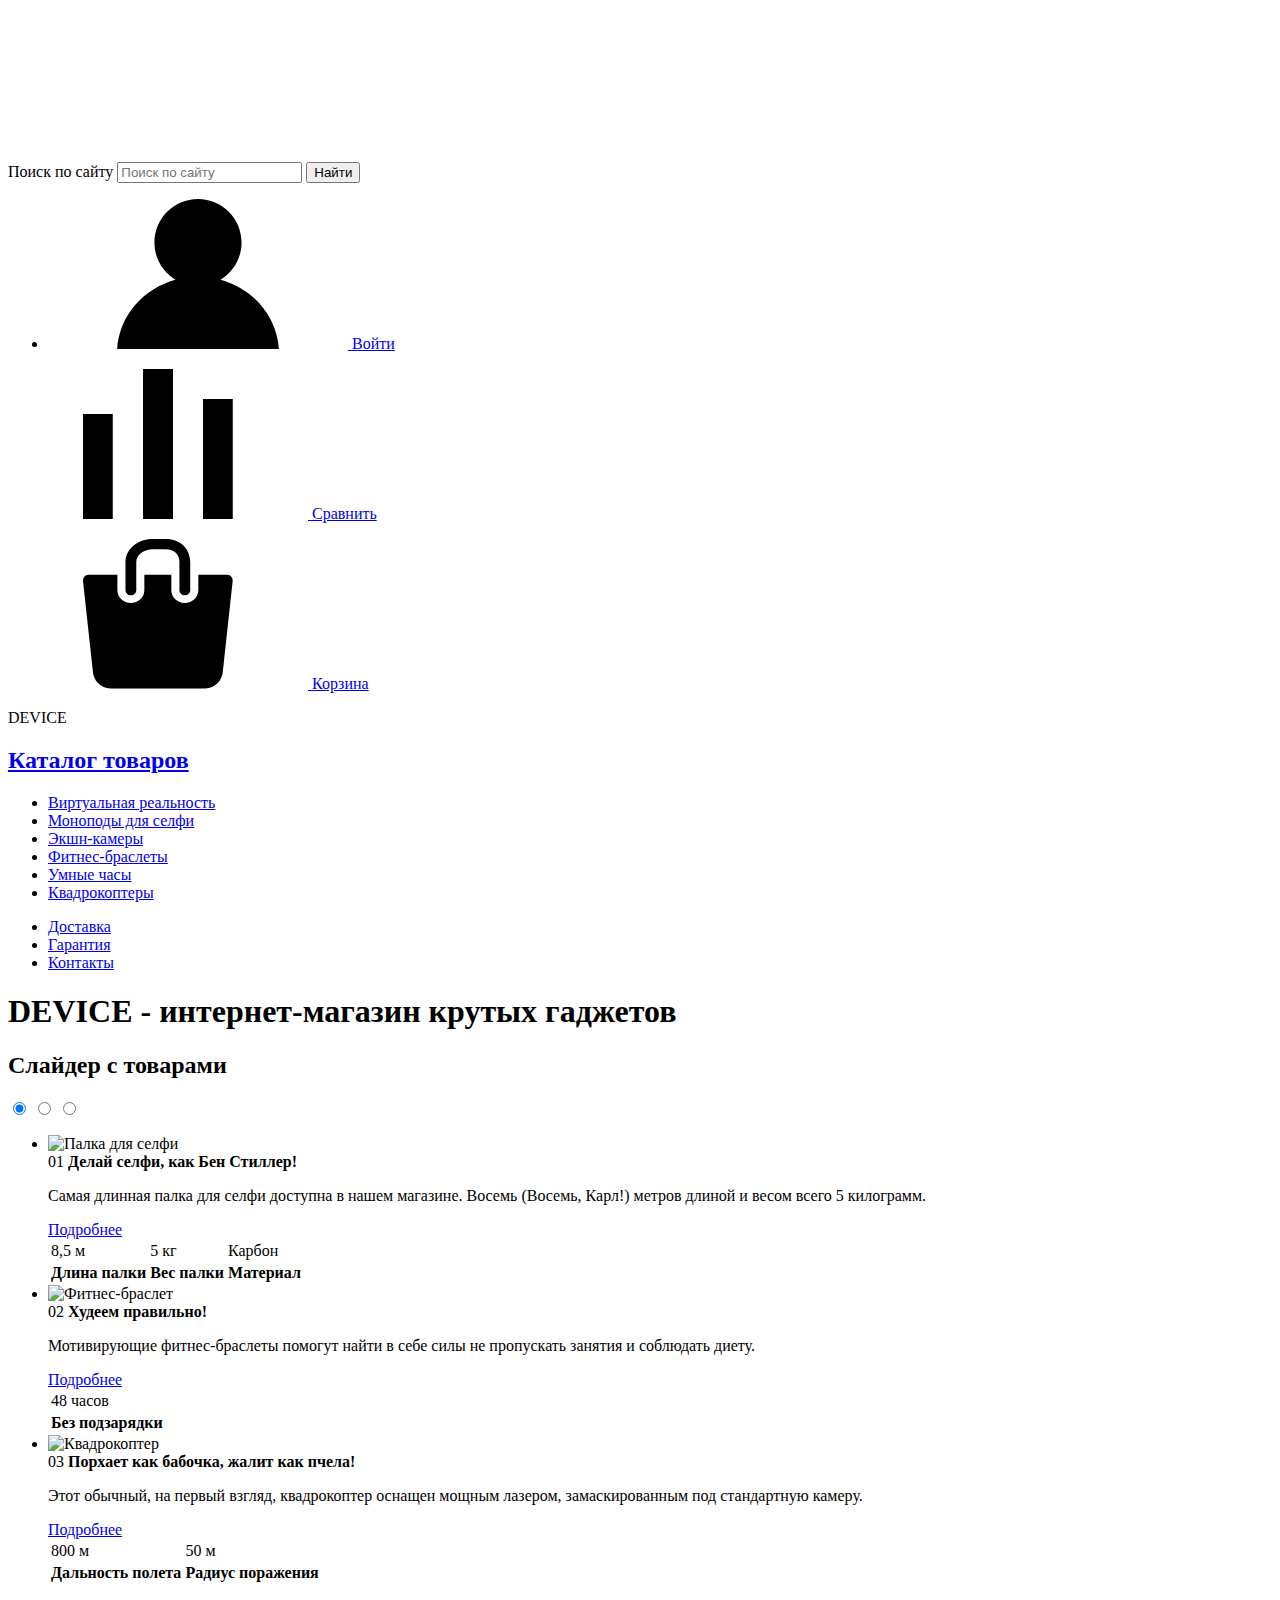
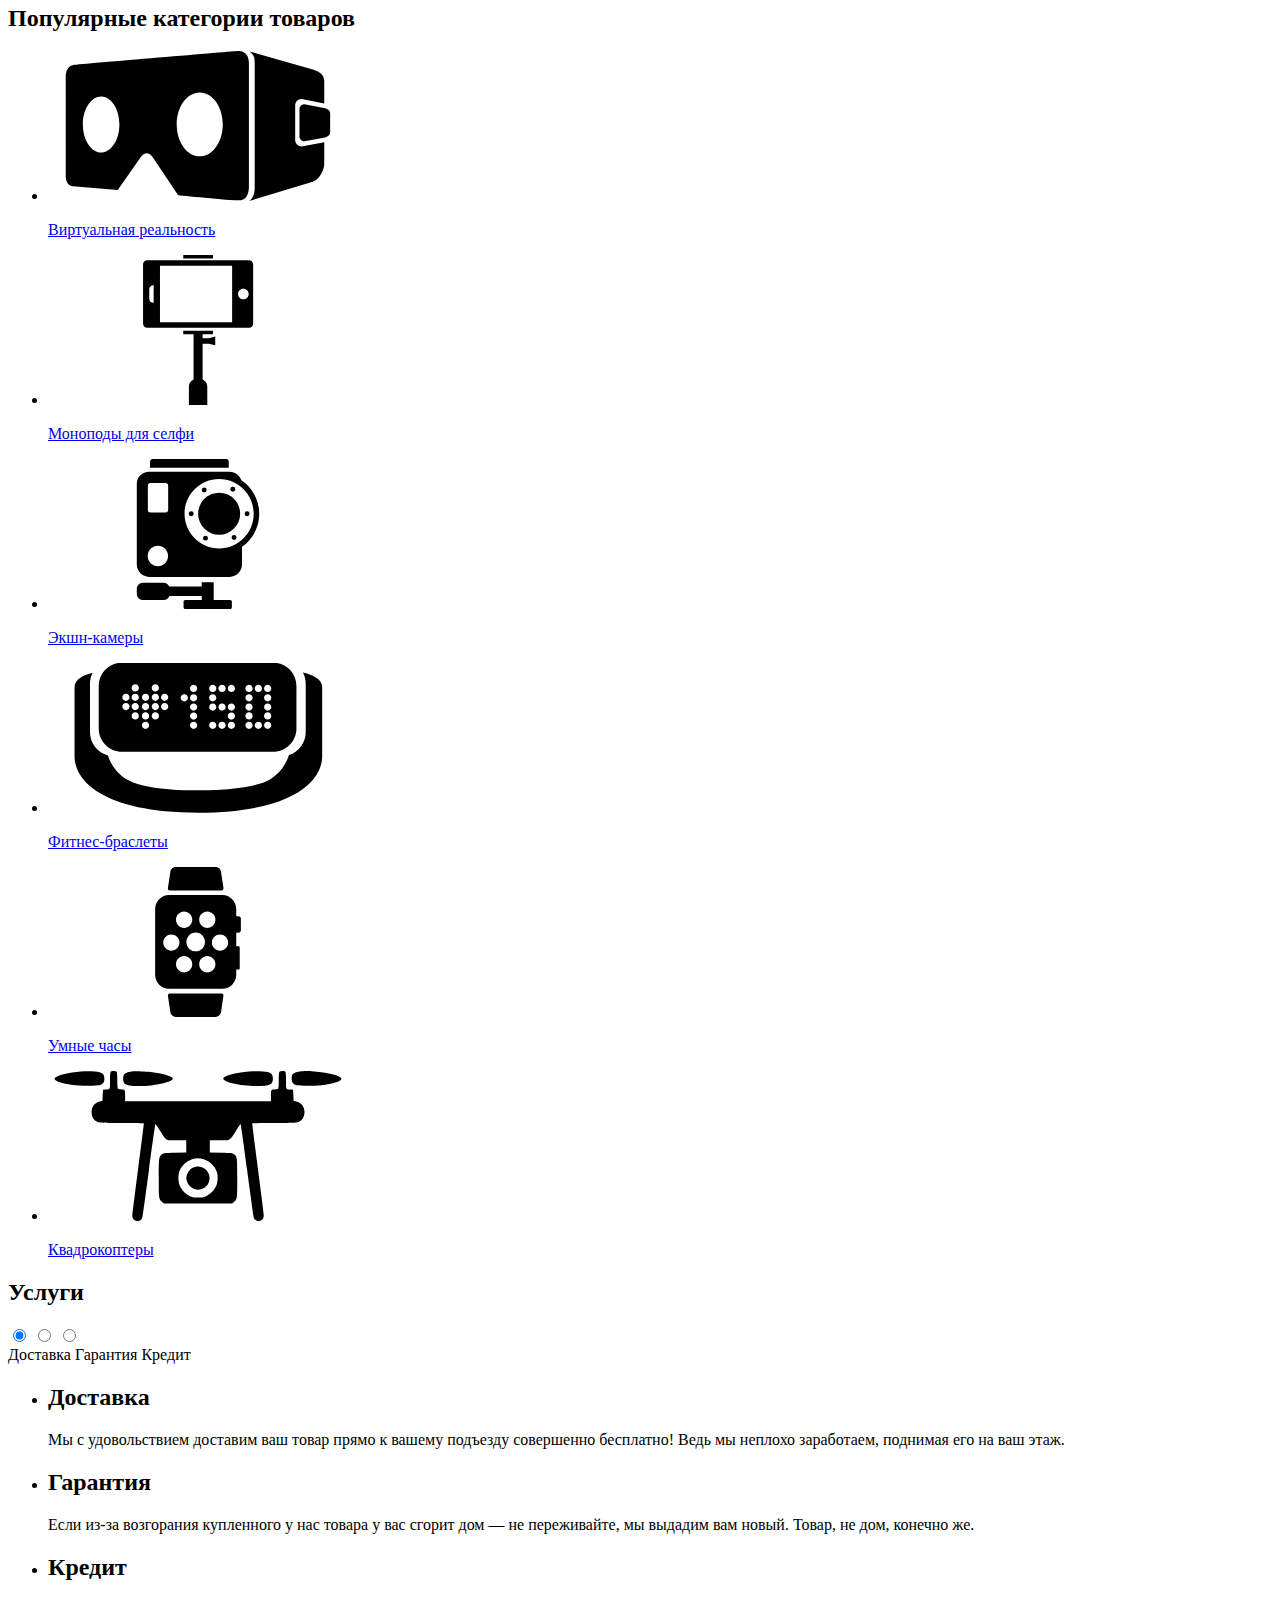
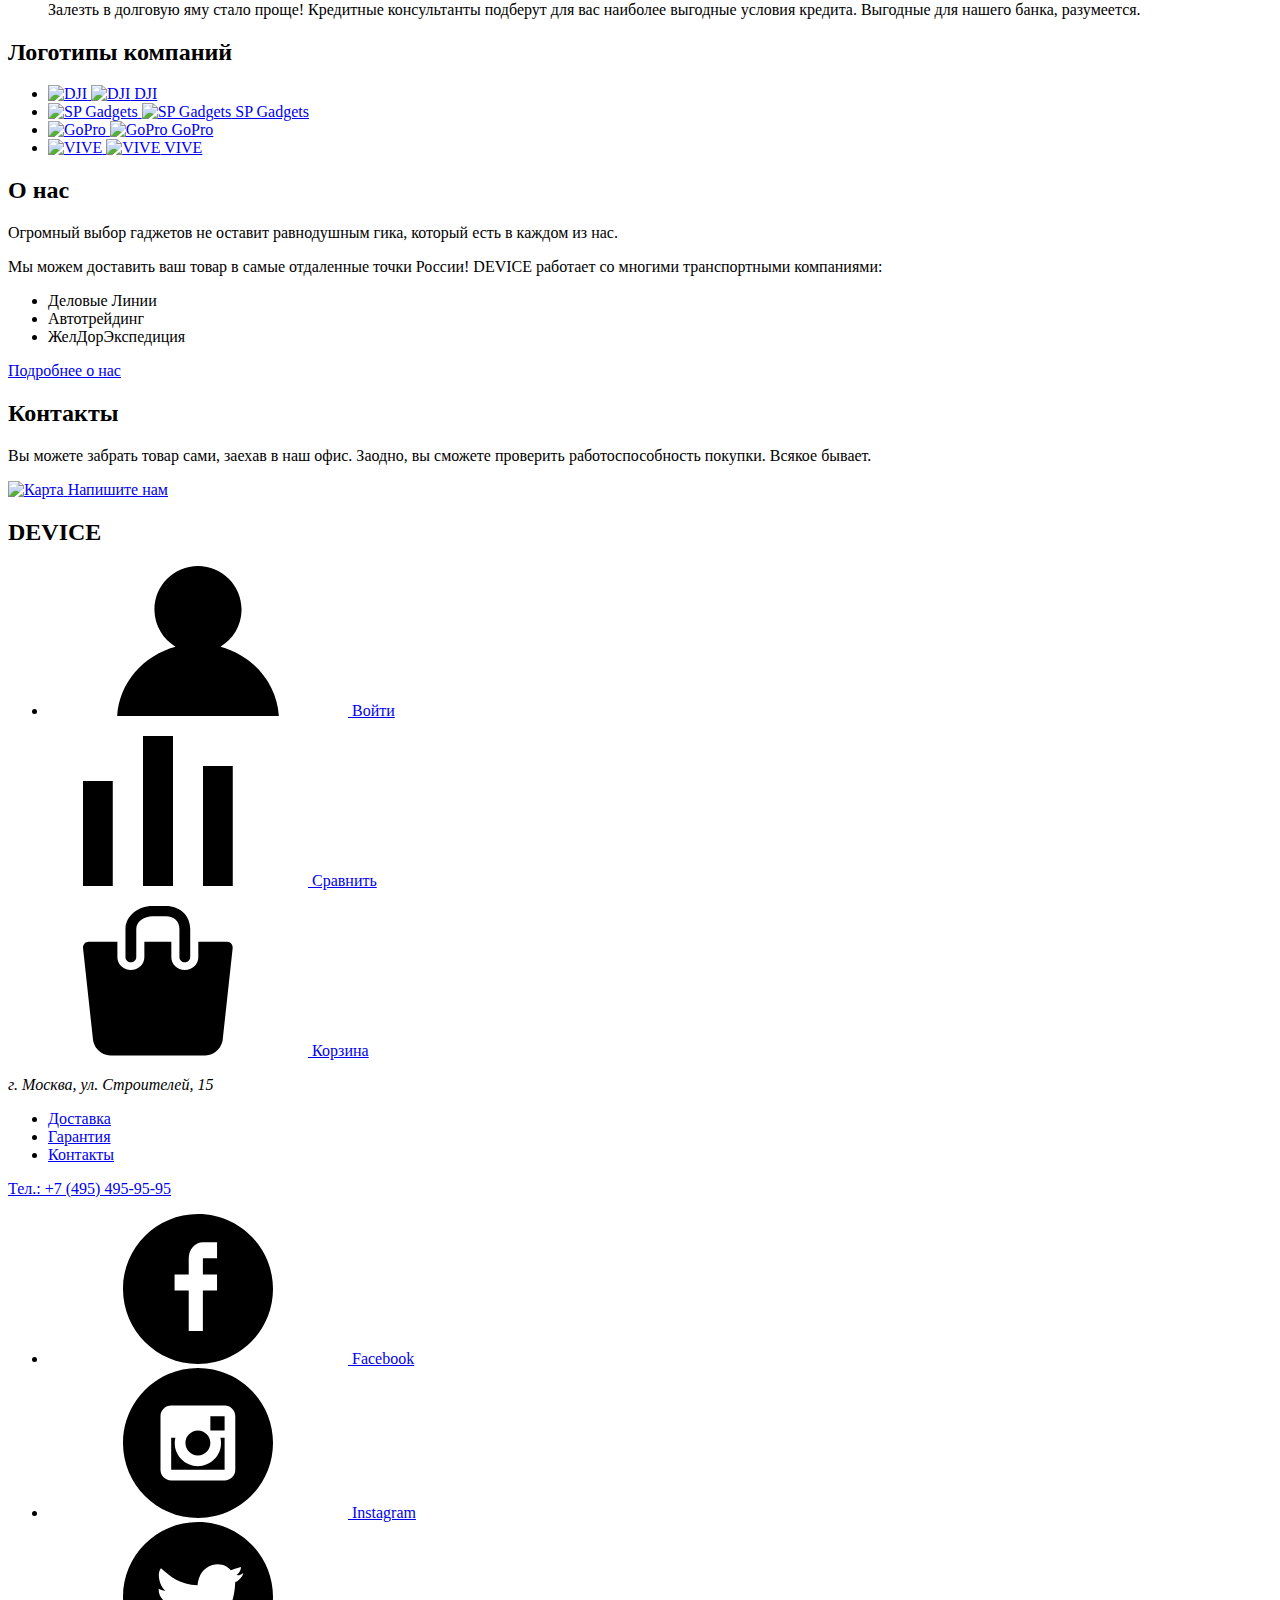
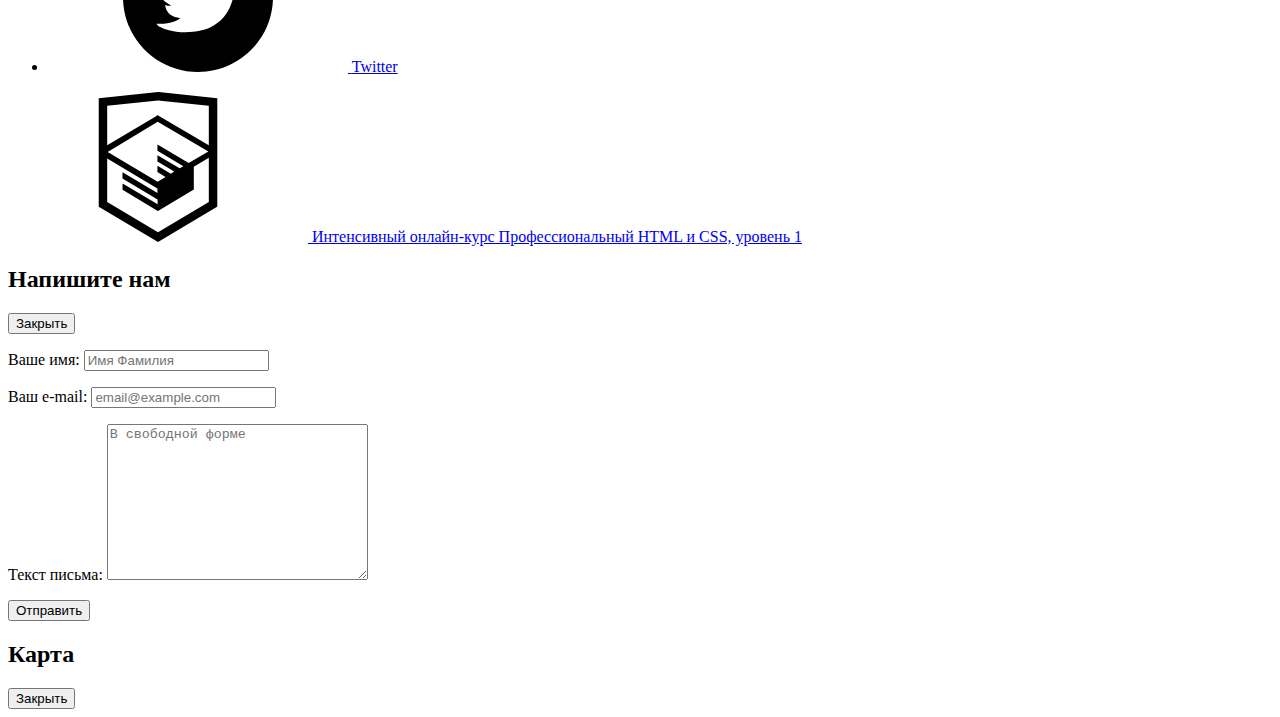
==== commit eb210ac1: "Исправил альтернативный текст в img" ====
--- a/index.html
+++ b/index.html
@@ -4,67 +4,160 @@
 <head>
   <meta charset="UTF-8">
   <title>DEVICE</title>
+  <link rel="stylesheet" href="css/normalize.css">
+  <link rel="stylesheet" href="css/style.css">
 </head>
 
 <body>
 
+  <!-- SVG -->
+
+  <svg class="svg-symb" xmlns="http://www.w3.org/2000/svg">  
+    <symbol id="login-icon" viewBox="0 0 13 12">
+      <path d="M.032 12h12.937c-.163-2.643-2.074-4.837-4.671-5.543 1.008-.611 1.687-1.707 1.687-2.972C9.985 1.561 8.425 0 6.5 0S3.015 1.561 3.015 3.485c0 1.264.68 2.361 1.688 2.972C2.106 7.163.194 9.357.032 12z"/>
+    </symbol> 
+  
+    <symbol id="compare-icon" viewBox="0 0 10 10">
+      <path d="M8 2h1.984v8H8zM0 3h1.984v7H0zM4 0h2v10H4z"/>
+    </symbol> 
+    
+    <symbol id="cart-icon" viewBox="0 0 12 12">
+      <path d="M11.864 3.017c-.082-.098-.203-.154-.327-.154H9.225V4.09c0 .563-.484 1.022-1.08 1.022-.594 0-1.078-.458-1.078-1.022V2.863H4.909V4.09c0 .563-.485 1.022-1.08 1.022-.595 0-1.078-.458-1.078-1.022V2.863H.438c-.125 0-.243.056-.327.154-.083.098-.123.228-.108.358l.776 7.134c.015.806.642 1.455 1.411 1.455h7.595c.77 0 1.396-.649 1.411-1.455l.776-7.134c.015-.13-.026-.26-.108-.358z"/>
+      <path d="M3.829 4.499c.239 0 .433-.184.433-.409V1.84c0-.632.672-1.022 1.295-1.022h1.079c.655 0 1.078.401 1.078 1.022v2.25c0 .225.194.409.431.409.239 0 .433-.184.433-.409V1.84C8.577.773 7.761 0 6.636 0H5.557c-1.19 0-2.159.826-2.159 1.84v2.25c0 .225.194.409.431.409z"/>
+    </symbol>
+    
+    <symbol id="popular-1" viewBox="0 0 97 55">
+      <path d="M84.131 32.639V20.003c0-1.309 1.045-2.37 2.335-2.37l8.326 1.581V11.02c0-2.355-1.708-3.431-4.202-4.265L67.403.175c1.616 1.391 1.889 2.04 1.889 4.396V49.78c0 2.356-.45 4.066-1.967 5.21l23.265-7.065c2.401-.833 4.202-4.216 4.202-6.572V33.44l-8.326 1.567c-1.29.002-2.335-1.06-2.335-2.368z"/>
+      <path d="M95.129 20.979l-7.598-1.444c-1.008 0-1.824.829-1.824 1.851v9.868c0 1.023.816 1.852 1.824 1.852l7.598-1.431c1.154-.419 1.824-.829 1.824-1.852V22.83c0-1.022-.766-1.507-1.824-1.851zM67.17 4.483c0-5.08-4.232-4.459-4.232-4.459S5.832 4.738 2.838 5.145.001 9.532.001 9.532 0 42.069 0 45.812s2.599 3.753 2.599 3.753l16.477 1.403L27.212 39.3s1.109-1.828 2.505-1.828c1.397 0 2.432 1.861 2.432 1.861l9.061 13.521s18.895 1.909 22.521 1.909c3.626-.001 3.439-5.024 3.439-5.024V4.483zM12.982 37.192c-3.698 0-6.696-4.601-6.696-10.275s2.998-10.275 6.696-10.275c3.698 0 6.696 4.601 6.696 10.275s-2.998 10.275-6.696 10.275zm36.158 1.426c-4.662 0-8.441-5.239-8.441-11.701 0-6.463 3.78-11.702 8.441-11.702 4.662 0 8.442 5.239 8.442 11.702 0 6.462-3.78 11.701-8.442 11.701z"/>
+    </symbol>
+    
+    <symbol id="popular-2" viewBox="0 0 86 117">      
+      <path d="M82.821 4.011H3.33C1.569 4.011.142 5.438.142 7.199v46.413c0 1.763 1.427 3.189 3.188 3.189h79.492c1.762 0 3.189-1.427 3.189-3.189V7.199c0-1.761-1.428-3.188-3.19-3.188zM8.392 37.236h-.226c-1.762 0-3.189-1.429-3.189-3.189v-7.283c0-1.761 1.427-3.188 3.189-3.188h.226v13.66zm61.231 15.172H13.341V8.402h56.282v44.006zM78.4 34.552c-2.289 0-4.146-1.855-4.146-4.147s1.856-4.147 4.146-4.147c2.291 0 4.148 1.855 4.148 4.147s-1.857 4.147-4.148 4.147zM31.497 0h23.157v2.758H31.497zm15.111 64.861v-2.973h8.046V59.13H31.498v2.758h8.045v35.246c-2.139.938-3.635 3.072-3.635 5.559V117h14.335v-14.307c0-2.486-1.495-4.621-3.636-5.557v-27.99h4.796l5.051 1.213v-6.711l-5.051 1.213h-4.795z"/>
+    </symbol>
+    
+    <symbol id="popular-3" viewBox="0 0 71 87">
+      <path d="M53.349 1.49c0-.736-.578-1.49-1.311-1.49H9.053C8.32 0 7.672.754 7.672 1.49v3.522h45.676V1.49zm.853 80.319h-9.597V71.426h-6.958v2.507H18.774c-.537-1.254-1.757-2.148-3.181-2.148H3.559C1.642 71.784 0 73.387 0 75.311v3.018c0 1.924 1.642 3.48 3.559 3.48h12.035c1.511 0 2.792-.896 3.269-2.326h18.785v2.326H28.13c-.533 0-1.01.437-1.01.972v3.172c0 .535.478 1.048 1.01 1.048h26.072c.533 0 .93-.513.93-1.048V82.78c0-.535-.397-.971-.93-.971zm6.464-69.419c-.861-2.937-3.567-5.05-6.771-5.05H7.148C3.25 7.34 0 10.449 0 14.361v46.9c0 3.912 3.25 7.121 7.148 7.121h46.747c3.898 0 7.126-3.209 7.126-7.121V50.915c6.066-4.204 10.001-11.211 10.001-19.164-.001-8.079-4.132-15.181-10.356-19.361zM12.238 62.151c-3.259 0-5.901-2.65-5.901-5.921 0-3.27 2.642-5.922 5.901-5.922s5.902 2.652 5.902 5.922c0 3.271-2.643 5.921-5.902 5.921zm5.961-32.605c0 .786-.635 1.422-1.418 1.422h-8.94c-.783 0-1.418-.637-1.418-1.422v-14.16c0-.786.635-1.423 1.418-1.423h8.939c.783 0 1.418.637 1.418 1.423v14.16zm29.563 22.312c-11.076 0-20.057-9.01-20.057-20.123s8.98-20.124 20.057-20.124c11.077 0 20.058 9.01 20.058 20.124s-8.981 20.123-20.058 20.123z"/>
+      <ellipse cx="47.762" cy="31.735" rx="12.188" ry="12.229"/>
+      <circle cx="31.562" cy="31.736" r="1.435"/>
+      <circle cx="63.963" cy="31.736" r="1.435"/>
+      <circle cx="39.109" cy="17.994" r="1.435"/>
+      <ellipse cx="56.415" cy="45.476" rx="1.43" ry="1.436"/>
+      <circle cx="55.697" cy="17.565" r="1.435"/>
+      <circle cx="39.828" cy="45.906" r="1.435"/>
+    </symbol>
+    
+    <symbol id="popular-4" viewBox="0 0 107 65">
+      <path d="M98.967 4.074c.752 1.441 1.209 3.08 1.209 4.818v21.102c0 4.616-3.092 8.527-7.246 9.9-1.325 3.987-3.778 7.854-8.051 10.432-8.676 5.231-31.124 4.837-31.198 4.837-.078 0-22.513.395-31.189-4.837-4.216-2.545-6.708-6.347-8.042-10.279-4.418-1.209-7.756-5.251-7.756-10.053V8.893c0-1.688.427-3.282 1.139-4.693C4.17 5.109 0 6.918 0 10.434v29.983C0 50.668 11.839 64.85 53.657 64.85c41.82 0 53.657-14.182 53.657-24.433V10.434c-.001-3.684-4.576-5.494-8.347-6.36z"/>
+      <path d="M20.561 38.459h65.523c5.564 0 10.074-4.513 10.074-10.077V9.935c0-5.563-4.51-10.075-10.074-10.075H20.561c-5.564 0-10.075 4.511-10.075 10.075v18.447c0 5.564 4.511 10.077 10.075 10.077zM83.695 9.468c.867 0 1.569.703 1.569 1.57 0 .866-.702 1.569-1.569 1.569s-1.568-.703-1.568-1.569c0-.868.701-1.57 1.568-1.57zm0 4.039c.867 0 1.569.703 1.569 1.568 0 .867-.702 1.569-1.569 1.569s-1.568-.702-1.568-1.569c0-.865.701-1.568 1.568-1.568zm0 4.039c.867 0 1.569.702 1.569 1.569 0 .866-.702 1.569-1.569 1.569s-1.568-.703-1.568-1.569c0-.867.701-1.569 1.568-1.569zm0 3.827c.867 0 1.569.704 1.569 1.569 0 .867-.702 1.568-1.569 1.568s-1.568-.701-1.568-1.568c0-.866.701-1.569 1.568-1.569zm0 4.039c.867 0 1.569.702 1.569 1.569 0 .865-.702 1.568-1.569 1.568s-1.568-.704-1.568-1.568c0-.867.701-1.569 1.568-1.569zM79.656 9.468c.867 0 1.568.703 1.568 1.57 0 .866-.701 1.569-1.568 1.569-.865 0-1.568-.703-1.568-1.569 0-.868.703-1.57 1.568-1.57zm0 15.944c.867 0 1.568.702 1.568 1.569 0 .865-.701 1.568-1.568 1.568-.865 0-1.568-.704-1.568-1.568 0-.867.703-1.569 1.568-1.569zM75.619 9.468c.865 0 1.568.703 1.568 1.57 0 .866-.703 1.569-1.568 1.569-.867 0-1.569-.703-1.569-1.569 0-.868.702-1.57 1.569-1.57zm0 4.039c.865 0 1.568.703 1.568 1.568 0 .867-.703 1.569-1.568 1.569-.867 0-1.569-.702-1.569-1.569 0-.865.702-1.568 1.569-1.568zm0 4.039c.865 0 1.568.702 1.568 1.569 0 .866-.703 1.569-1.568 1.569-.867 0-1.569-.703-1.569-1.569 0-.867.702-1.569 1.569-1.569zm0 3.827c.865 0 1.568.704 1.568 1.569 0 .867-.703 1.568-1.568 1.568-.867 0-1.569-.701-1.569-1.568 0-.866.702-1.569 1.569-1.569zm0 4.039c.865 0 1.568.702 1.568 1.569 0 .865-.703 1.568-1.568 1.568-.867 0-1.569-.704-1.569-1.568 0-.867.702-1.569 1.569-1.569zM67.965 9.468c.867 0 1.568.703 1.568 1.57 0 .866-.701 1.569-1.568 1.569s-1.568-.703-1.568-1.569c-.001-.868.703-1.57 1.568-1.57zm0 8.078c.867 0 1.568.702 1.568 1.569 0 .866-.701 1.569-1.568 1.569s-1.568-.703-1.568-1.569c-.001-.867.703-1.569 1.568-1.569zm0 3.881c.867 0 1.568.701 1.568 1.568 0 .865-.701 1.569-1.568 1.569s-1.568-.704-1.568-1.569c-.001-.867.703-1.568 1.568-1.568zm0 3.985c.867 0 1.568.702 1.568 1.569 0 .865-.701 1.568-1.568 1.568s-1.568-.704-1.568-1.568c-.001-.867.703-1.569 1.568-1.569zM63.926 9.468c.867 0 1.57.703 1.57 1.57 0 .866-.703 1.569-1.57 1.569-.865 0-1.569-.703-1.569-1.569-.001-.868.704-1.57 1.569-1.57zm0 8.078c.867 0 1.57.702 1.57 1.569 0 .866-.703 1.569-1.57 1.569-.865 0-1.569-.703-1.569-1.569-.001-.867.704-1.569 1.569-1.569zm0 7.866c.867 0 1.57.702 1.57 1.569 0 .865-.703 1.568-1.57 1.568-.865 0-1.569-.704-1.569-1.568-.001-.867.704-1.569 1.569-1.569zM59.888 9.468c.865 0 1.569.703 1.569 1.57 0 .866-.704 1.569-1.569 1.569-.867 0-1.568-.703-1.568-1.569-.001-.868.701-1.57 1.568-1.57zm0 4.039c.865 0 1.569.703 1.569 1.568 0 .867-.704 1.569-1.569 1.569-.867 0-1.568-.702-1.568-1.569-.001-.865.701-1.568 1.568-1.568zm0 4.039c.865 0 1.569.702 1.569 1.569 0 .866-.704 1.569-1.569 1.569-.867 0-1.568-.703-1.568-1.569-.001-.867.701-1.569 1.568-1.569zm0 7.866c.865 0 1.569.702 1.569 1.569 0 .865-.704 1.568-1.569 1.568-.867 0-1.568-.704-1.568-1.568-.001-.867.701-1.569 1.568-1.569zm-8.29-15.944c.867 0 1.569.703 1.569 1.57 0 .866-.702 1.569-1.569 1.569s-1.568-.703-1.568-1.569c-.001-.868.701-1.57 1.568-1.57zm0 4.039c.867 0 1.569.703 1.569 1.568 0 .867-.702 1.569-1.569 1.569s-1.568-.702-1.568-1.569c-.001-.865.701-1.568 1.568-1.568zm0 4.039c.867 0 1.569.702 1.569 1.569 0 .866-.702 1.569-1.569 1.569s-1.568-.703-1.568-1.569c-.001-.867.701-1.569 1.568-1.569zm0 3.881c.867 0 1.569.701 1.569 1.568 0 .865-.702 1.569-1.569 1.569s-1.568-.704-1.568-1.569c-.001-.867.701-1.568 1.568-1.568zm0 3.985c.867 0 1.569.702 1.569 1.569 0 .865-.702 1.568-1.569 1.568s-1.568-.704-1.568-1.568c-.001-.867.701-1.569 1.568-1.569zm-4.039-11.905c.867 0 1.568.703 1.568 1.568 0 .867-.701 1.569-1.568 1.569s-1.569-.702-1.569-1.569c0-.865.701-1.568 1.569-1.568zm-8.502-.212c.865 0 1.569.703 1.569 1.568 0 .867-.704 1.569-1.569 1.569-.867 0-1.571-.703-1.571-1.569 0-.865.703-1.568 1.571-1.568zm0 4.038c.865 0 1.569.703 1.569 1.57 0 .866-.704 1.57-1.569 1.57-.867 0-1.571-.704-1.571-1.57 0-.867.703-1.57 1.571-1.57zm-4.039-8.078c.865 0 1.568.703 1.568 1.57 0 .866-.704 1.568-1.568 1.568-.867 0-1.569-.703-1.569-1.568 0-.867.701-1.57 1.569-1.57zm0 4.04c.865 0 1.568.703 1.568 1.568 0 .867-.704 1.569-1.568 1.569-.867 0-1.569-.703-1.569-1.569 0-.865.701-1.568 1.569-1.568zm0 4.038c.865 0 1.568.703 1.568 1.57 0 .866-.704 1.57-1.568 1.57-.867 0-1.569-.704-1.569-1.57 0-.867.701-1.57 1.569-1.57zm0 4.04c.865 0 1.568.704 1.568 1.569 0 .867-.704 1.568-1.568 1.568-.867 0-1.569-.701-1.569-1.568 0-.866.701-1.569 1.569-1.569zm-4.254-8.078c.867 0 1.569.703 1.569 1.568 0 .867-.702 1.569-1.569 1.569s-1.568-.703-1.568-1.569c0-.865.701-1.568 1.568-1.568zm0 4.038c.867 0 1.569.703 1.569 1.57 0 .866-.702 1.57-1.569 1.57s-1.568-.704-1.568-1.57c0-.867.701-1.57 1.568-1.57zm0 4.04c.867 0 1.569.704 1.569 1.569 0 .867-.702 1.568-1.569 1.568s-1.568-.701-1.568-1.568c0-.866.701-1.569 1.568-1.569zm0 4.039c.867 0 1.569.702 1.569 1.569 0 .865-.702 1.568-1.569 1.568s-1.568-.704-1.568-1.568c0-.867.701-1.569 1.568-1.569zM26.3 9.255c.867 0 1.571.703 1.571 1.57 0 .866-.704 1.568-1.571 1.568-.865 0-1.569-.703-1.569-1.568 0-.867.704-1.57 1.569-1.57zm0 4.04c.867 0 1.571.703 1.571 1.568 0 .867-.704 1.569-1.571 1.569-.865 0-1.569-.703-1.569-1.569 0-.865.704-1.568 1.569-1.568zm0 4.038c.867 0 1.571.703 1.571 1.57 0 .866-.704 1.57-1.571 1.57-.865 0-1.569-.704-1.569-1.57 0-.867.704-1.57 1.569-1.57zm0 4.04c.867 0 1.571.704 1.571 1.569 0 .867-.704 1.568-1.571 1.568-.865 0-1.569-.701-1.569-1.568 0-.866.704-1.569 1.569-1.569zm-4.037-8.078c.865 0 1.569.703 1.569 1.568 0 .867-.704 1.569-1.569 1.569-.867 0-1.569-.703-1.569-1.569 0-.865.702-1.568 1.569-1.568zm0 4.038c.865 0 1.569.703 1.569 1.57 0 .866-.704 1.57-1.569 1.57-.867 0-1.569-.704-1.569-1.57 0-.867.702-1.57 1.569-1.57z"/>
+    </symbol>
+    
+    <symbol id="popular-5" viewBox="0 0 56 98">
+      <path d="M54.494 32.197h-1.515v-4.64c0-5.052-4.087-9.186-9.082-9.186H9.082C4.086 18.372 0 22.505 0 27.557v42.868c0 5.052 4.087 9.185 9.083 9.185h34.815c4.995 0 9.082-4.133 9.082-9.185V67.01h1.515c.415 0 .757-.344.757-.764V52.467c0-.421-.342-.766-.757-.766H52.98v-8.788h1.515c.832 0 1.514-.688 1.514-1.531v-7.654c-.001-.842-.683-1.531-1.515-1.531zm-20.412-3.109c2.926 0 5.299 2.398 5.299 5.358s-2.373 5.358-5.299 5.358-5.298-2.398-5.298-5.358 2.372-5.358 5.298-5.358zm-15.137 0c2.925 0 5.298 2.398 5.298 5.358s-2.373 5.358-5.298 5.358c-2.926 0-5.298-2.398-5.298-5.358s2.372-5.358 5.298-5.358zM5.297 49.397c0-2.959 2.371-5.358 5.298-5.358 2.926 0 5.298 2.399 5.298 5.358 0 2.959-2.373 5.358-5.298 5.358-2.927.001-5.298-2.399-5.298-5.358zm13.648 19.497c-2.926 0-5.298-2.398-5.298-5.358s2.372-5.358 5.298-5.358c2.925 0 5.298 2.398 5.298 5.358s-2.373 5.358-5.298 5.358zm1.49-19.903c0-3.382 2.711-6.124 6.055-6.124s6.055 2.742 6.055 6.124-2.711 6.124-6.055 6.124c-3.344-.001-6.055-2.742-6.055-6.124zm13.647 19.903c-2.926 0-5.298-2.398-5.298-5.358s2.372-5.358 5.298-5.358 5.299 2.398 5.299 5.358-2.373 5.358-5.299 5.358zm8.302-14.138c-2.927 0-5.298-2.399-5.298-5.358 0-2.959 2.371-5.358 5.298-5.358 2.926 0 5.298 2.399 5.298 5.358 0 2.958-2.372 5.358-5.298 5.358zM9.646 15.31h33.687c.843 0 1.432-.681 1.306-1.514L43.023 3.028s0-.001-.002-.002C42.771 1.362 41.189 0 39.506 0H13.474c-1.686 0-3.268 1.362-3.517 3.028L8.342 13.795c-.125.833.461 1.515 1.304 1.515zm33.687 67.361H9.646c-.843 0-1.429.683-1.304 1.516l1.615 10.767c.25 1.666 1.832 3.028 3.516 3.028h26.032c1.684 0 3.266-1.362 3.517-3.026v-.002l1.615-10.767c.128-.833-.461-1.516-1.304-1.516z"/>
+    </symbol>
+    
+    <symbol id="popular-6" viewBox="0 0 132 69">
+      <path d="M12.0522.2579C6.5073.7452 1.8383 1.8507.5752 2.9303c-.7227.6162-.7227.6162-.2324 1.1562.6445.7197 3.7134 1.645 7.2476 2.2363 3.998.668 12.5098.6934 13.7231.0513 1.2119-.668 1.624-1.4136 1.624-2.9814 0-1.6187-.6191-2.416-2.2178-2.8525C19.2739.1543 14.9414 0 12.0522.2579zm13.7222.2304c-.1294.2832-.2583 2.1079-.2583 4.1118 0 4.061.1553 3.7783-2.1919 3.9331l-1.0308.0771-.1294 2.5444-.1289 2.5439-1.1865.2832c-2.5791.668-3.999 2.5952-3.7915 5.2944.1279 1.9272 1.0308 3.3408 2.5786 4.0869 1.1089.5132 1.4697.5381 11.2461.5381 5.5449 0 10.1372.0786 10.1885.1807.0508.1284-1.1094 9.4072-2.5796 20.6387-1.4448 11.2305-2.6831 20.9971-2.7085 21.666-.0513 1.6172.8262 2.6211 2.3477 2.6211 1.2373 0 2.0117-.6416 2.3213-1.9014.1294-.5137 1.4956-10.333 3.0181-21.8213 1.522-11.4629 2.8628-20.8687 2.9404-20.8687.103 0 1.083 1.4131 2.1924 3.1357 2.9399 4.626 2.3989 4.3169 7.6353 4.3169h4.3584v5.6298l-5.1328.0771c-4.7202.0771-5.21.127-5.8813.6152-1.5728 1.1572-1.625 1.415-1.625 10.9766 0 9.5342.0264 9.792 1.5225 11.0498l.8511.6953h31.3652l.8506-.6953c1.4961-1.2578 1.5205-1.5156 1.5205-11.0498 0-9.5615-.0508-9.8193-1.623-10.9766-.6709-.4883-1.1611-.5381-5.8818-.6152l-5.1318-.0771v-5.6298h4.3594c5.2344 0 4.6934.3091 7.6338-4.3169 1.1104-1.7227 2.0898-3.1357 2.1934-3.1357.0762 0 1.4189 9.4058 2.9395 20.8687 1.5225 11.4883 2.8896 21.3076 3.0186 21.8213.3096 1.2598 1.082 1.9014 2.3213 1.9014 1.5215 0 2.3994-1.0039 2.3467-2.6211-.0254-.6689-1.2637-10.4355-2.709-21.666-1.4688-11.2314-2.6309-20.5103-2.5781-20.6387.0508-.1021 4.6416-.1807 10.1895-.1807 9.7754 0 10.1357-.0249 11.2441-.5381 1.5479-.7461 2.4502-2.1597 2.5791-4.0869.207-2.6992-1.2109-4.6265-3.791-5.2944l-1.1875-.2832-.127-2.5439-.1289-2.5444-1.0322-.0771c-2.3467-.1548-2.1934.1279-2.1934-3.9331 0-2.0039-.1279-3.8286-.2568-4.1118-.2061-.3599-.543-.4883-1.3672-.4883-.6191 0-1.2383.1284-1.4199.3086-.2061.2056-.3096 1.4653-.3096 3.9321 0 2.4673-.1025 3.7271-.3096 3.9321-.1797.1797-.9014.3081-1.6494.3081-1.626 0-1.6514.0522-1.6514 3.1104v2.2871H32.4805v-2.2871c0-3.0581-.0249-3.1104-1.6499-3.1104-.7485 0-1.4702-.1284-1.6504-.3081-.2075-.2051-.3101-1.4648-.3101-3.9321 0-2.4668-.103-3.7266-.3096-3.9321C28.3798.1284 27.7602 0 27.1416 0c-.8247 0-1.1602.1285-1.3672.4883zm42.8428 40.1201c2.8887.8984 5.3916 3.3926 6.166 6.168.4385 1.543.3096 4.2158-.2842 5.7832-.6963 1.875-2.6846 4.0098-4.5654 4.9355-1.29.6416-1.7539.7188-3.9209.7188-2.1665 0-2.6309-.0771-3.9204-.7188-1.8843-.9258-3.8691-3.0605-4.5659-4.9355-.5928-1.5674-.7227-4.2402-.2837-5.7832.748-2.7236 3.2495-5.2695 6.0615-6.168 2.0122-.6425 3.3003-.6425 5.313 0z"/>
+      <path d="M63.7939 44.4375c-2.0366.9258-3.5068 3.6494-3.0688 5.7305.7739 3.6768 4.8232 5.5527 7.9956 3.7021 1.9854-1.1582 2.9912-3.5469 2.4512-5.7832-.5684-2.3906-2.7344-4.1377-5.1592-4.1377-.6455.0001-1.6255.2315-2.2188.4883zM36.0918.1543c-3.9204.668-4.5132 1.1309-4.5132 3.4438 0 1.8247.4639 2.416 2.2681 2.9556 1.5498.4624 7.1724.5142 10.5.1284 6.8608-.8223 11.3218-2.5444 9.6987-3.752-1.2651-.8999-4.9023-1.8765-9.0542-2.3901C42.5156.232 36.9951 0 36.0918.1543zm53.3926.1036c-6.3193.5903-11.8643 2.0811-11.8643 3.186 0 1.7222 7.8408 3.4697 15.6299 3.4956 5.8037 0 7.1963-.6421 7.1963-3.3413 0-1.8242-.6191-2.6216-2.373-3.084C96.4238.1026 92.3984 0 89.4844.2579zm23.292.0254c-1.7803.231-3.0186.7705-3.4307 1.4907-.3867.7705-.3096 2.9038.1543 3.5718.9277 1.311 1.6523 1.4653 7.0684 1.4653 3.6611 0 5.8018-.1289 7.8662-.4883 3.5342-.5913 6.6035-1.5166 7.248-2.2363.4902-.54.4902-.54-.2324-1.1562-1.3408-1.1309-5.958-2.1851-11.916-2.6724-3.4815-.2832-4.4883-.2832-6.7578.0254z"/>
+    </symbol>
+    
+    <symbol id="fb-icon" viewBox="0 0 32 32">
+      <path d="M16 0C7.164 0 0 7.163 0 16s7.164 16 16 16c8.837 0 16-7.164 16-16S24.837 0 16 0zm4.062 9.455h-3.021v3.444h3.021v3.445h-3.021v8.61H14.02v-8.61H11v-3.445h3.021V9.455c0-1.902 1.353-3.445 3.021-3.445h3.021v3.445z"/>
+    </symbol>
+    
+    <symbol id="in-icon" viewBox="0 0 32 32">     
+      <path d="M20.916 16c0 2.728-2.211 4.938-4.938 4.938s-4.939-2.21-4.939-4.938c0-.394.051-.773.138-1.14h-.897v6.838h11.396V14.86h-.897c.086.367.137.746.137 1.14z"/>
+      <path d="M15.978 18.659c1.466 0 2.659-1.193 2.659-2.659s-1.193-2.659-2.659-2.659c-1.466 0-2.659 1.193-2.659 2.659s1.192 2.659 2.659 2.659zm2.659-8.357h3.039v3.039h-3.039z"/>
+      <path d="M16 0C7.164 0 0 7.164 0 16c0 8.837 7.164 16 16 16 8.837 0 16-7.163 16-16 0-8.836-7.163-16-16-16zm7.955 21.698c0 1.254-1.025 2.279-2.279 2.279H10.279C9.026 23.978 8 22.952 8 21.698V10.302c0-1.253 1.026-2.279 2.279-2.279h11.396c1.254 0 2.279 1.026 2.279 2.279v11.396z"/>  
+    </symbol>
+    
+    <symbol id="tw-icon" viewBox="0 0 32 32">      
+      <path d="M16 0C7.164 0 0 7.164 0 16c0 8.837 7.164 16 16 16 8.837 0 16-7.163 16-16 0-8.836-7.163-16-16-16zm7.944 12.809c-.251 6.516-3.463 10.832-10.992 10.702h-.486c-.447 0-4.543-.443-5.344-1.823 2.479.19 4.247-.406 5.12-1.136-1.048-.289-2.923-.461-3.251-2.848.384.104.618.221 1.299.113-1.307-.824-2.758-1.519-2.679-3.643.311.317 1.164.518 1.46.457-.768-.233-2.149-3.244-.974-4.781 1.984 1.79 4.075 3.482 7.804 3.643.227-2.214 1.24-3.699 3.168-4.325 1.84-.479 3.255.26 3.901 1.138.737-.224 1.453-.466 2.193-.685-.004.833-.569 1.463-.935 1.709.747.165 1.423-.475 1.423-.475-.184.963-1.094 1.725-1.707 1.954z"/>
+    </symbol>
+    
+    <symbol id="academy-logo" viewBox="0 0 26.943 34.09">      
+      <path d="M13.62.017L13.472 0 0 1.412v24.661l13.473 8.017 13.43-7.99.042-.025V1.412L13.62.017zm11.399 12.11L13.495 5.334l-.001-.104-.087.05-.088-.056v.109L1.925 12.118V3.147l11.548-1.212L25.02 3.147v8.98zm-11.614-5.34L24.923 13.5l-4.479 2.64-7.093-4.221-.014 1.415 5.904 3.513-.86.507-5.03-2.992-.014 1.415 3.827 2.275-.782.523-3.031-1.787-.014 1.413 1.853 1.091-1.8 1.081-11.356-6.751 11.371-6.835zm-11.48 8.34l11.411 6.791.016 1.044-7.942-4.728-.015 1.416 7.979 4.795.018 1.076-7.973-4.74-.013 1.414 8.021 4.822.046.025 8.143-4.872-.011-5.177 3.415-2.036v10.021L13.472 31.85 1.925 24.979v-9.852z"/>
+    </symbol>
+     
+  </svg>
+
   <!-- Хедер -->
-  <header class="page-header page-header-main container">
-    <nav class="page-navigation">
-      <a class="page-header-logo">DEVICE</a>
-
-      <form class="page-search">
-        <label class="search-icon" for="search">Поиск по сайту</label>
-        <input class="search-field" type="search" name="search" id="search" placeholder="Поиск по сайту">
-        <button class="search-btn" type="submit">Найти</button>
-      </form>
-
-      <section class="page-catalog">
-        <a class="catalog-header" href="#">
-          <h2>Каталог товаров</h2>
-        </a>
-        <ul class="catalog-list">
-          <li><a href="#">Виртуальная реальность</a></li>
-          <li><a href="catalog.html">Моноподы для селфи</a></li>
-          <li><a href="#">Экшн-камеры</a></li>
-          <li><a href="#">Фитнес-браслеты</a></li>
-          <li><a href="#">Умные часы</a></li>
-          <li><a href="#">Квадрокоптеры</a></li>
+
+  <div class="container">
+    <header class="page-header page-header-main">
+
+      <div class="header-top">
+
+        <form class="page-search">
+          <label class="search-icon" for="search">Поиск по сайту</label>
+          <input class="search-field" type="search" name="search" id="search" placeholder="Поиск по сайту">
+          <button class="search-btn" type="submit">Найти</button>
+        </form>
+
+        <div class="flex-wrap">
+          <ul class="user-navigation">
+            <li>
+              <a class="login-btn" href="#">
+              <span class="login-icon">
+                <svg>
+                  <use xlink:href="#login-icon"/>
+                </svg>
+              </span>Войти</a>
+            </li>
+          </ul>
+          <p class="compare">
+            <a class="compare-btn" href="#">
+               <span class="compare-icon">
+                <svg>
+                  <use xlink:href="#compare-icon"/>
+                </svg>
+              </span>Сравнить</a>
+          </p>
+          <p class="cart">
+            <a class="cart-btn" href="#">
+            <span class="cart-icon">
+                <svg>
+                  <use xlink:href="#cart-icon"/>
+                </svg>
+              </span>Корзина</a>
+          </p>
+        </div>
+      </div>
+
+      <nav class="page-navigation">
+        <a class="page-header-logo">DEVICE</a>
+
+        <article class="page-catalog">
+          <a class="catalog-header" href="#">
+            <h2>Каталог товаров</h2>
+          </a>
+          <ul class="catalog-list">
+            <li><a href="#">Виртуальная реальность</a></li>
+            <li><a href="catalog.html">Моноподы для селфи</a></li>
+            <li><a href="#">Экшн-камеры</a></li>
+            <li><a href="#">Фитнес-браслеты</a></li>
+            <li><a href="#">Умные часы</a></li>
+            <li><a href="#">Квадрокоптеры</a></li>
+          </ul>
+        </article>
+
+        <ul class="services-list services-header">
+          <li>
+            <a href="#">Доставка</a>
+          </li>
+          <li>
+            <a href="#">Гарантия</a>
+          </li>
+          <li>
+            <a href="#">Контакты</a>
+          </li>
         </ul>
-      </section>
-
-      <ul class="services-list">
-        <li>
-          <a href="#">Доставка</a>
-        </li>
-        <li>
-          <a href="#">Гарантия</a>
-        </li>
-        <li>
-          <a href="#">Контакты</a>
-        </li>
-      </ul>
-    </nav>
-
-    <div class="wrapper">
-      <ul class="user-navigation">
-        <li>
-          <a class="login-btn" href="#">Войти</a>
-        </li>
-      </ul>
-      <p class="compare">
-        <a href="#">Сравнить</a>
-      </p>
-      <p class="cart">
-        <a href="#">Корзина</a>
-      </p>
-    </div>
-
-  </header>
-
+      </nav>
+
+    </header>
+  </div>
   <!-- Основная часть (контент) -->
 
-  <main>
+  <main class="index-page">
 
     <h1 class="visually-hidden">DEVICE - интернет-магазин крутых гаджетов</h1>
 
@@ -82,126 +175,154 @@
         <label class="main-slider-btn" for="slider-btn-3"></label>
       </div>
 
-      <ul class="slider-slides">
-
-        <li class="slide slide-1">
-          <div class="image-box">
-            <img src="" alt="Палка для селфи" width="" height="">
-          </div>
-          <div class="slide-info">
-            <span class="slide-number">01</span>
-            <b class="slide-heading">Делай селфи, как Бен&nbsp;Стиллер!</b>
-            <p class="slide-description">
-              Самая длинная палка для селфи доступна в&nbsp;нашем магазине. Восемь (Восемь, Карл!) метров длиной и&nbsp;весом всего 5&nbsp;килограмм.
-            </p>
-            <a href="#" class="btn about-btn">Подробнее</a>
-            <table class="parameters">
-              <tr>
-                <td>8,5 м</td>
-                <td>5 кг</td>
-                <td>Карбон</td>
-              </tr>
-              <tr>
-                <th>Длина палки</th>
-                <th>Вес палки</th>
-                <th>Материал</th>
-              </tr>
-            </table>
-          </div>
-        </li>
-
-        <li class="slide slide-2">
-          <div class="image-box">
-            <img src="" alt="Фитнес-браслет" width="" height="">
-          </div>
-          <div class="slide-info">
-            <span class="slide-number">02</span>
-            <b class="slide-heading">Худеем правильно!</b>
-            <p class="slide-description">
-              Мотивирующие фитнес-браслеты помогут найти в&nbsp;себе силы не&nbsp;пропускать занятия и&nbsp;соблюдать диету.
-            </p>
-            <a href="#" class="btn about-btn">Подробнее</a>
-            <table class="parameters">
-              <tr>
-                <td>48 часов</td>
-              </tr>
-              <tr>
-                <th>Без подзарядки</th>
-              </tr>
-            </table>
-          </div>
-        </li>
-
-        <li class="slide slide-3">
-          <div class="image-box">
-            <img src="" alt="Квадрокоптер" width="" height="">
-          </div>
-          <div class="slide-info">
-            <span class="slide-number">03</span>
-            <b class="slide-heading">Порхает как бабочка, жалит как пчела!</b>
-            <p class="slide-description">
-              Этот обычный, на&nbsp;первый взгляд, квадрокоптер оснащен мощным лазером, замаскированным под стандартную камеру.
-            </p>
-            <a href="#" class="btn about-btn">Подробнее</a>
-            <table class="parameters">
-              <tr>
-                <td>800 м</td>
-                <td>50 м</td>
-              </tr>
-              <tr>
-                <th>Дальность полета</th>
-                <th>Радиус поражения</th>
-              </tr>
-            </table>
-          </div>
-        </li>
-      </ul>
+      <div class="slider-inner">
+        <ul class="slider-slides">
+
+          <li class="slide slide-1">
+            <div class="image-box">
+              <img src="img/slider-img-1.png" alt="Палка для селфи" width="384" height="486">
+            </div>
+            <div class="slide-info">
+              <span class="slide-number">01</span>
+              <b class="slide-heading">Делай селфи, как Бен&nbsp;Стиллер!</b>
+              <p class="slide-description">
+                Самая длинная палка для селфи доступна в&nbsp;нашем магазине. Восемь (Восемь, Карл!) метров длиной и&nbsp;весом всего 5&nbsp;килограмм.
+              </p>
+              <a href="#" class="btn about-btn">Подробнее</a>
+              <table class="parameters">
+                <tr>
+                  <td>8,5 м</td>
+                  <td>5 кг</td>
+                  <td>Карбон</td>
+                </tr>
+                <tr>
+                  <th>Длина палки</th>
+                  <th>Вес палки</th>
+                  <th>Материал</th>
+                </tr>
+              </table>
+            </div>
+          </li>
+
+          <li class="slide slide-2">
+            <div class="image-box">
+              <img src="img/slider-img-2.png" alt="Фитнес-браслет" width="345" height="485">
+            </div>
+            <div class="slide-info">
+              <span class="slide-number">02</span>
+              <b class="slide-heading">Худеем правильно!</b>
+              <p class="slide-description">
+                Мотивирующие фитнес-браслеты помогут найти в&nbsp;себе силы не&nbsp;пропускать занятия и&nbsp;соблюдать диету.
+              </p>
+              <a href="#" class="btn about-btn">Подробнее</a>
+              <table class="parameters">
+                <tr>
+                  <td>48 часов</td>
+                </tr>
+                <tr>
+                  <th>Без подзарядки</th>
+                </tr>
+              </table>
+            </div>
+          </li>
+
+          <li class="slide slide-3">
+            <div class="image-box">
+              <img src="img/slider-img-3.png" alt="Квадрокоптер" width="526" height="334">
+            </div>
+            <div class="slide-info">
+              <span class="slide-number">03</span>
+              <b class="slide-heading">Порхает как бабочка, жалит как пчела!</b>
+              <p class="slide-description">
+                Этот обычный, на&nbsp;первый взгляд, квадрокоптер оснащен мощным лазером, замаскированным под стандартную камеру.
+              </p>
+              <a href="#" class="btn about-btn">Подробнее</a>
+              <table class="parameters">
+                <tr>
+                  <td>800 м</td>
+                  <td>50 м</td>
+                </tr>
+                <tr>
+                  <th>Дальность полета</th>
+                  <th>Радиус поражения</th>
+                </tr>
+              </table>
+            </div>
+          </li>
+        </ul>
+      </div>
 
     </section>
 
     <!-- Популярные категории товаров -->
 
-    <section class="popular-products container">
-      <h2 class="visually-hidden">Популярные категории товаров</h2>
-
-      <ul class="popular-products-list">
-        <li>
-          <a href="#" class="popular-card">
-            <div class="popular-box"></div>
-            <p>Виртуальная реальность</p>
-          </a>
-        </li>
-        <li>
-          <a href="catalog.html" class="popular-card">
-            <div class="popular-box"></div>
-            <p>Моноподы для&nbsp;селфи</p>
-          </a>
-        </li>
-        <li>
-          <a href="#" class="popular-card">
-            <div class="popular-box"></div>
-            <p>Экшн-камеры</p>
-          </a>
-        </li>
-        <li>
-          <a href="#" class="popular-card">
-            <div class="popular-box"></div>
-            <p>Фитнес-браслеты</p>
-          </a>
-        </li>
-        <li>
-          <a href="#" class="popular-card">
-            <div class="popular-box"></div>
-            <p>Умные часы</p>
-          </a>
-        </li>
-        <li>
-          <a href="#" class="popular-card">
-            <div class="popular-box"></div>
-            <p>Квадрокоптеры</p>
-          </a>
-        </li>
-      </ul>
+    <section class="popular-products">
+      <div class="container-nopad">
+        <h2 class="visually-hidden">Популярные категории товаров</h2>
+
+        <ul class="popular-products-list">
+          <li class="popular-card">
+            <a href="#">
+              <div class="popular-box box-vr">
+                <svg>
+                  <use xlink:href="#popular-1"/>
+                </svg>
+              </div>
+              <p>Виртуальная реальность</p>
+            </a>
+          </li>
+          <li class="popular-card">
+            <a href="catalog.html">
+              <div class="popular-box box-selfie">
+                <svg>
+                  <use xlink:href="#popular-2"/>
+                </svg>
+              </div>
+              <p>Моноподы для&nbsp;селфи</p>
+            </a>
+          </li>
+          <li class="popular-card">
+            <a href="#">
+              <div class="popular-box box-camera">
+                <svg>
+                  <use xlink:href="#popular-3"/>
+                </svg>
+              </div>
+              <p>Экшн-камеры</p>
+            </a>
+          </li>
+          <li class="popular-card">
+            <a href="#">
+              <div class="popular-box box-band">
+                <svg>
+                  <use xlink:href="#popular-4"/>
+                </svg>
+              </div>
+              <p>Фитнес-браслеты</p>
+            </a>
+          </li>
+          <li class="popular-card">
+            <a href="#">
+              <div class="popular-box box-watch">
+                <svg>
+                  <use xlink:href="#popular-5"/>
+                </svg>
+              </div>
+              <p>Умные часы</p>
+            </a>
+          </li>
+          <li class="popular-card">
+            <a href="#">
+              <div class="popular-box box-drone">
+                <svg>
+                  <use xlink:href="#popular-6"/>
+                </svg>
+              </div>
+              <p>Квадрокоптеры</p>
+            </a>
+          </li>
+        </ul>
+      </div>
     </section>
 
     <!-- Слайдер с услугами -->
@@ -218,66 +339,71 @@
           <label class="btn services-btn" for="services-btn-2">Гарантия</label>
           <label class="btn services-btn" for="services-btn-3">Кредит</label>
         </div>
-
-        <ul class="services-slides">
-          <li class="service delivery">
-            <h2 class="service-header">Доставка</h2>
-            <p class="service-description">Мы&nbsp;с&nbsp;удовольствием доставим ваш товар прямо к&nbsp;вашему подъезду совершенно бесплатно! Ведь мы&nbsp;неплохо заработаем, поднимая его на&nbsp;ваш этаж.</p>
-          </li>
-
-          <li class="service warranty">
-            <h2 class="service-header">Гарантия</h2>
-            <p class="service-description">Если из-за возгорания купленного у&nbsp;нас товара у&nbsp;вас сгорит дом&nbsp;&mdash; не&nbsp;переживайте, мы&nbsp;выдадим вам новый. Товар, не&nbsp;дом, конечно&nbsp;же.</p>
-          </li>
-
-          <li class="service credit">
-            <h2 class="service-header">Кредит</h2>
-            <p class="service-description">Залезть в&nbsp;долговую яму стало проще! Кредитные консультанты подберут для вас наиболее выгодные условия кредита. Выгодные для нашего банка, разумеется.</p>
-          </li>
-
-        </ul>
+        <div class="slider-inner">
+          <ul class="services-slides">
+            <li class="service delivery">
+              <h2 class="service-header">Доставка</h2>
+              <p class="service-description">Мы&nbsp;с&nbsp;удовольствием доставим ваш товар прямо к&nbsp;вашему подъезду совершенно бесплатно! Ведь мы&nbsp;неплохо заработаем, поднимая его на&nbsp;ваш этаж.</p>
+            </li>
+
+            <li class="service warranty">
+              <h2 class="service-header">Гарантия</h2>
+              <p class="service-description">Если из-за возгорания купленного у&nbsp;нас товара у&nbsp;вас сгорит дом&nbsp;&mdash; не&nbsp;переживайте, мы&nbsp;выдадим вам новый. Товар, не&nbsp;дом, конечно&nbsp;же.</p>
+            </li>
+
+            <li class="service credit">
+              <h2 class="service-header">Кредит</h2>
+              <p class="service-description">Залезть в&nbsp;долговую яму стало проще! Кредитные консультанты подберут для вас наиболее выгодные условия кредита. Выгодные для нашего банка, разумеется.</p>
+            </li>
+
+          </ul>
+        </div>
       </div>
     </section>
 
     <!-- Логотипы компаний -->
 
-    <section class="logotypes container">
+    <section class="logotypes container-nopad">
       <h2 class="visually-hidden">Логотипы компаний</h2>
 
       <ul class="logotypes-list">
         <li class="company-logo">
           <a href="#">
-          <img src="" alt="DJI" width="260" height="100">
-          DJI
-        </a>
+            <img src="img/logo-1.png" alt="DJI" width="260" height="100">
+            <img src="img/logo-1-hover.png" alt="DJI" width="260" height="100">
+            DJI
+          </a>
         </li>
 
         <li class="company-logo">
           <a href="#">
-          <img src="" alt="SP Gadgets" width="260" height="100">
-          SP Gadgets
-        </a>
+            <img src="img/logo-2.png" alt="SP Gadgets" width="260" height="100">
+            <img src="img/logo-2-hover.png" alt="SP Gadgets" width="260" height="100">
+            SP Gadgets
+          </a>
         </li>
 
         <li class="company-logo">
           <a href="#">
-          <img src="" alt="GoPro" width="260" height="100">
-          GoPro
-        </a>
+            <img src="img/logo-3.png" alt="GoPro" width="260" height="100">
+            <img src="img/logo-3-hover.png" alt="GoPro" width="260" height="100">
+            GoPro
+          </a>
         </li>
 
         <li class="company-logo">
           <a href="#">
-          <img src="" alt="VIVE" width="260" height="100">
-          VIVE
-        </a>
+            <img src="img/logo-4.png" alt="VIVE" width="260" height="100">
+            <img src="img/logo-4-hover.png" alt="VIVE" width="260" height="100">
+            VIVE
+          </a>
         </li>
       </ul>
     </section>
 
     <!-- О нас -->
 
-    <div class="container container-half">
+    <div class="container section-wrapper">
       <section class="about-us">
         <h2 class="about-us-header">О нас</h2>
         <p class="about-us-description">
@@ -300,7 +426,7 @@
         <h2 class="contacts-header">Контакты</h2>
         <p class="contacts-description">Вы&nbsp;можете забрать товар сами, заехав в&nbsp;наш офис. Заодно, вы&nbsp;сможете проверить работоспособность покупки. Всякое бывает.</p>
         <a class="contacts-map" href="#">
-          <img src="" alt="Карта" width="" height="">
+          <img src="" alt="Карта" width="560" height="222">
         </a>
         <a class="btn write-us-btn" href="#">Напишите нам</a>
       </section>
@@ -310,90 +436,129 @@
 
   <!-- Футер -->
 
-  <footer class="page-footer container">
-
-    <div class="footer-top">
-      <h2 class="footer-logo">DEVICE</h2>
-      <div class="wrapper">
-        <ul class="user-navigation">
-          <li>
-            <a class="login-btn" href="#">Войти</a>
+  <footer class="page-footer">
+    <div class="container">
+
+      <article class="footer-top">
+        <h2 class="footer-logo">DEVICE</h2>
+        <div class="flex-wrap">
+          <ul class="user-navigation">
+            <li>
+              <a class="login-btn-footer" href="#">
+               <span class="login-icon-footer">
+                <svg>
+                  <use xlink:href="#login-icon"/>
+                </svg>
+              </span>Войти</a>
+            </li>
+          </ul>
+          <p class="compare">
+            <a class="compare-btn-footer" href="#">
+               <span class="compare-icon-footer">
+                <svg>
+                  <use xlink:href="#compare-icon"/>
+                </svg>
+              </span>Сравнить</a>
+          </p>
+          <p class="cart">
+            <a class="cart-btn-footer" href="#">
+            <span class="cart-icon-footer">
+                <svg>
+                  <use xlink:href="#cart-icon"/>
+                </svg>
+              </span>Корзина</a>
+          </p>
+        </div>
+      </article>
+
+      <article class="footer-middle">
+        <address class="address">г. Москва, ул. Строителей, 15</address>
+        <ul class="services-list services-footer">
+          <li>
+            <a href="#">Доставка</a>
+          </li>
+          <li>
+            <a href="#">Гарантия</a>
+          </li>
+          <li>
+            <a href="#">Контакты</a>
           </li>
         </ul>
-        <p class="compare">
-          <a href="#">Сравнить</a>
-        </p>
-        <p class="cart">
-          <a href="#">Корзина</a>
-        </p>
-      </div>
-    </div>
-
-    <div class="footer-middle">
-      <address class="address">г. Москва, ул. Строителей, 15</address>
-      <ul class="services-list">
-        <li>
-          <a href="#">Доставка</a>
-        </li>
-        <li>
-          <a href="#">Гарантия</a>
-        </li>
-        <li>
-          <a href="#">Контакты</a>
-        </li>
-      </ul>
-      <a class="telephone" href="tel:74954959595">Тел.: +7 (495) 495-95-95</a>
-    </div>
-
-    <div class="footer-bottom">
-      <ul class="footer-social">
-        <li>
-          <a class="social-btn social-fb" href="#">Facebook</a>
-        </li>
-        <li>
-          <a class="social-btn social-in" href="#">Instagram</a>
-        </li>
-        <li>
-          <a class="social-btn social-tw" href="#">Twitter</a>
-        </li>
-      </ul>
-      <div class="footer-copyright">
-        <a class="htmlacademy" href="https://htmlacademy.ru/intensive/htmlcss">Интенсивный онлайн‑курс Профессиональный HTML и CSS, уровень 1</a>
-      </div>
+        <a class="telephone" href="tel:74954959595">Тел.: +7 (495) 495-95-95</a>
+      </article>
+
+      <article class="footer-bottom">
+        <ul class="footer-social">
+          <li>
+            <a class="social-btn social-fb" href="#">
+              <span class="social-icon">
+                <svg>
+                  <use xlink:href="#fb-icon"/>
+                </svg>
+              </span>Facebook</a>
+          </li>
+          <li>
+            <a class="social-btn social-in" href="#">
+              <span class="social-icon">
+                <svg>
+                  <use xlink:href="#in-icon"/>
+                </svg>
+              </span>Instagram</a>
+          </li>
+          <li>
+            <a class="social-btn social-tw" href="#">
+              <span class="social-icon">
+                <svg>
+                  <use xlink:href="#tw-icon"/>
+                </svg>
+              </span>Twitter</a>
+          </li>
+        </ul>
+        <div class="footer-copyright">
+          <a class="htmlacademy" href="https://htmlacademy.ru/intensive/htmlcss">
+            <span class="htmlacademy-logo">
+              <svg>
+                <use xlink:href="#academy-logo"/>
+              </svg>
+            </span>Интенсивный онлайн‑курс Профессиональный HTML и CSS, уровень 1</a>
+        </div>
+      </article>
+
     </div>
   </footer>
 
   <!-- Всплывающее окно -->
-
-  <section class="popup-window">
-    <h2 class="visually-hidden">Напишите нам</h2>
-    <button class="close-btn">Закрыть</button>
-    <form action="#">
-      <p class="half-width">
-        <label class="popup-label" for="popup-name">Ваше имя:</label>
-        <input type="text" name="popup-name" id="popup-name" placeholder="Имя Фамилия" required>
-      </p>
-      <p class="half-width">
-        <label class="popup-label" for="popup-email">Ваш e-mail:</label>
-        <input type="email" name="popup-email" id="popup-email" placeholder="email@example.com" required>
-      </p>
-      <p class="user-message">
-        <label class="popup-label" for="popup-textarea">Текст письма:</label>
-        <textarea name="popup-textarea" id="popup-textarea" cols="30" rows="10" placeholder="В свободной форме"></textarea>
-      </p>
-      <button class="btn popup-btn" type="submit">Отправить</button>
-    </form>
-  </section>
-
-  <!-- Всплывающая карта -->
-
-  <section class="map-popup">
-    <h2 class="visually-hidden">Карта</h2>
-    <button class="close-btn">Закрыть</button>
-    <div class="map">
-      <!-- iframe -->
-    </div>
-  </section>
+  <div class="container">
+    <section class="popup-window">
+      <h2 class="visually-hidden">Напишите нам</h2>
+      <button class="close-btn">Закрыть</button>
+      <form action="#">
+        <p class="half-width">
+          <label class="popup-label" for="popup-name">Ваше имя:</label>
+          <input type="text" name="popup-name" id="popup-name" placeholder="Имя Фамилия" required>
+        </p>
+        <p class="half-width">
+          <label class="popup-label" for="popup-email">Ваш e-mail:</label>
+          <input type="email" name="popup-email" id="popup-email" placeholder="email@example.com" required>
+        </p>
+        <p class="user-message">
+          <label class="popup-label" for="popup-textarea">Текст письма:</label>
+          <textarea name="popup-textarea" id="popup-textarea" cols="30" rows="10" placeholder="В свободной форме"></textarea>
+        </p>
+        <button class="btn popup-btn" type="submit">Отправить</button>
+      </form>
+    </section>
+
+    <!-- Всплывающая карта -->
+
+    <section class="map-popup">
+      <h2 class="visually-hidden">Карта</h2>
+      <button class="close-btn">Закрыть</button>
+      <div class="map">
+        <!-- iframe -->
+      </div>
+    </section>
+  </div>
 
 </body>
 
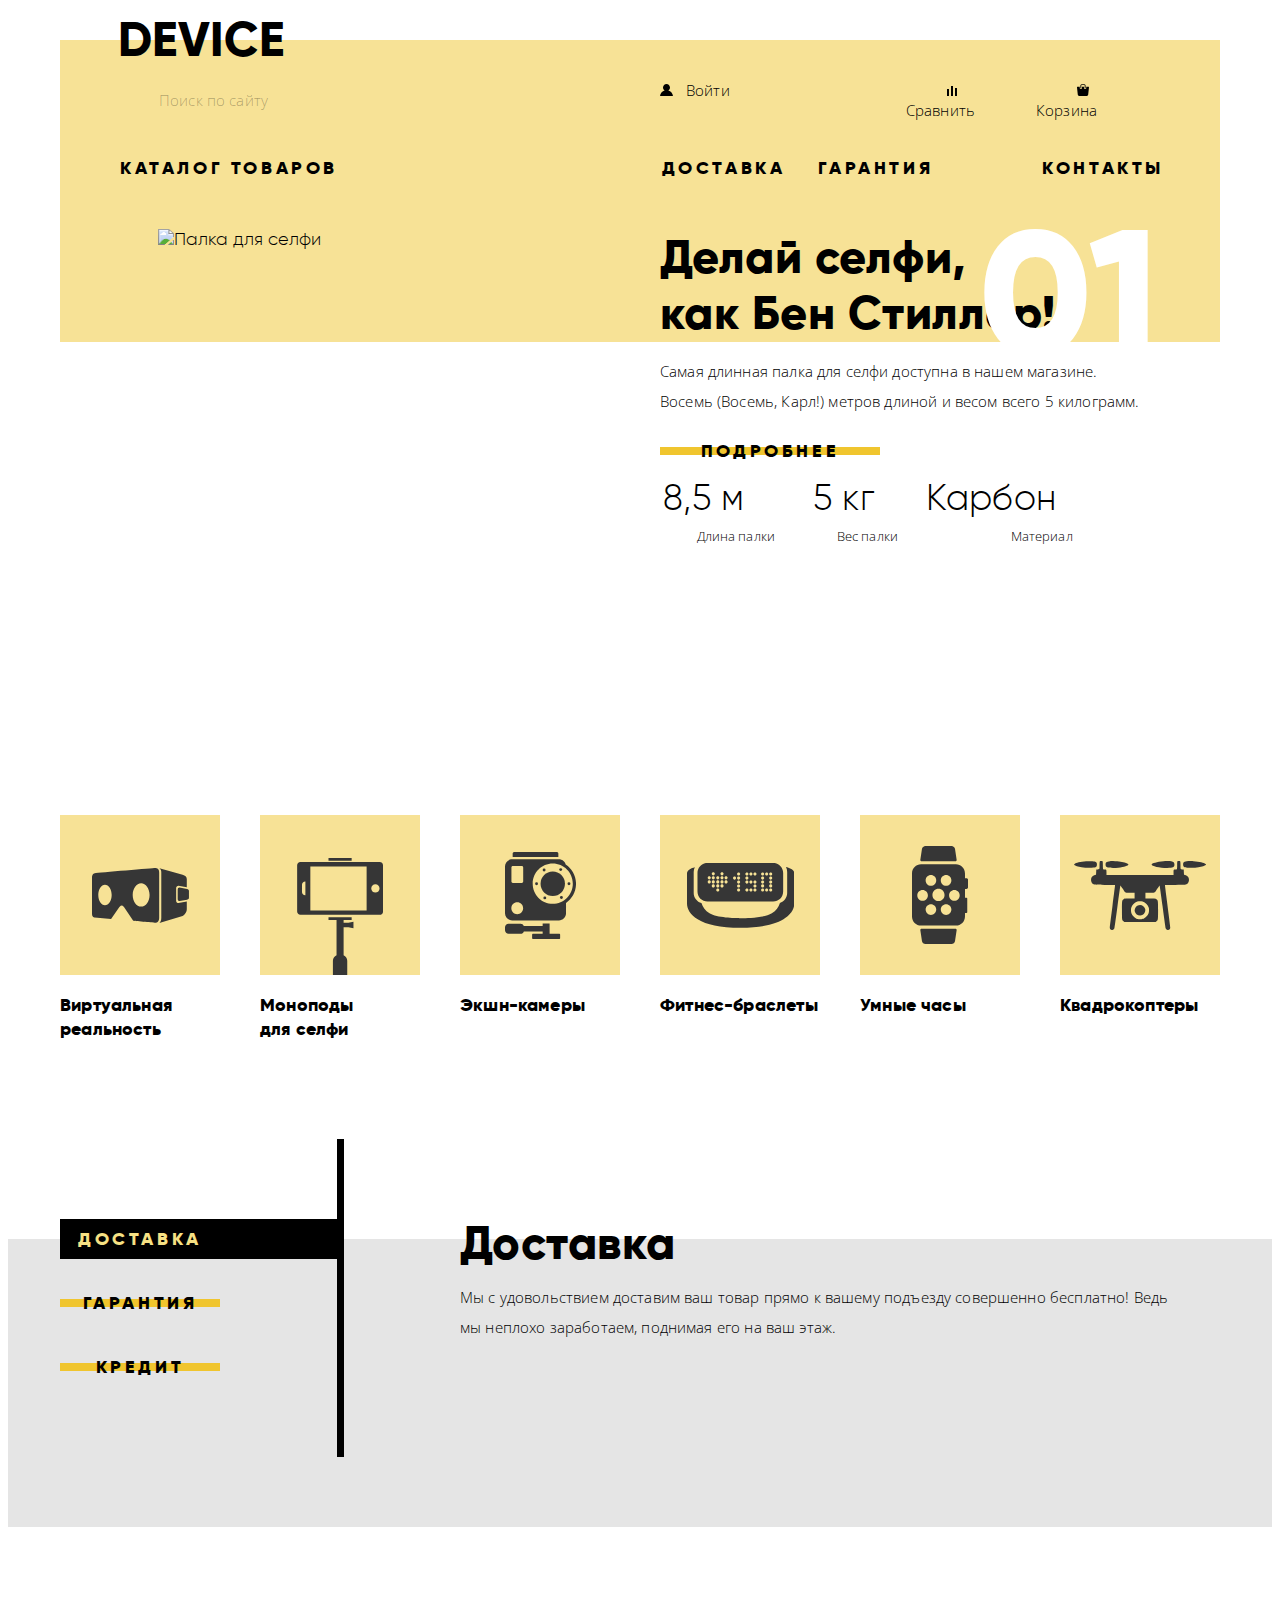
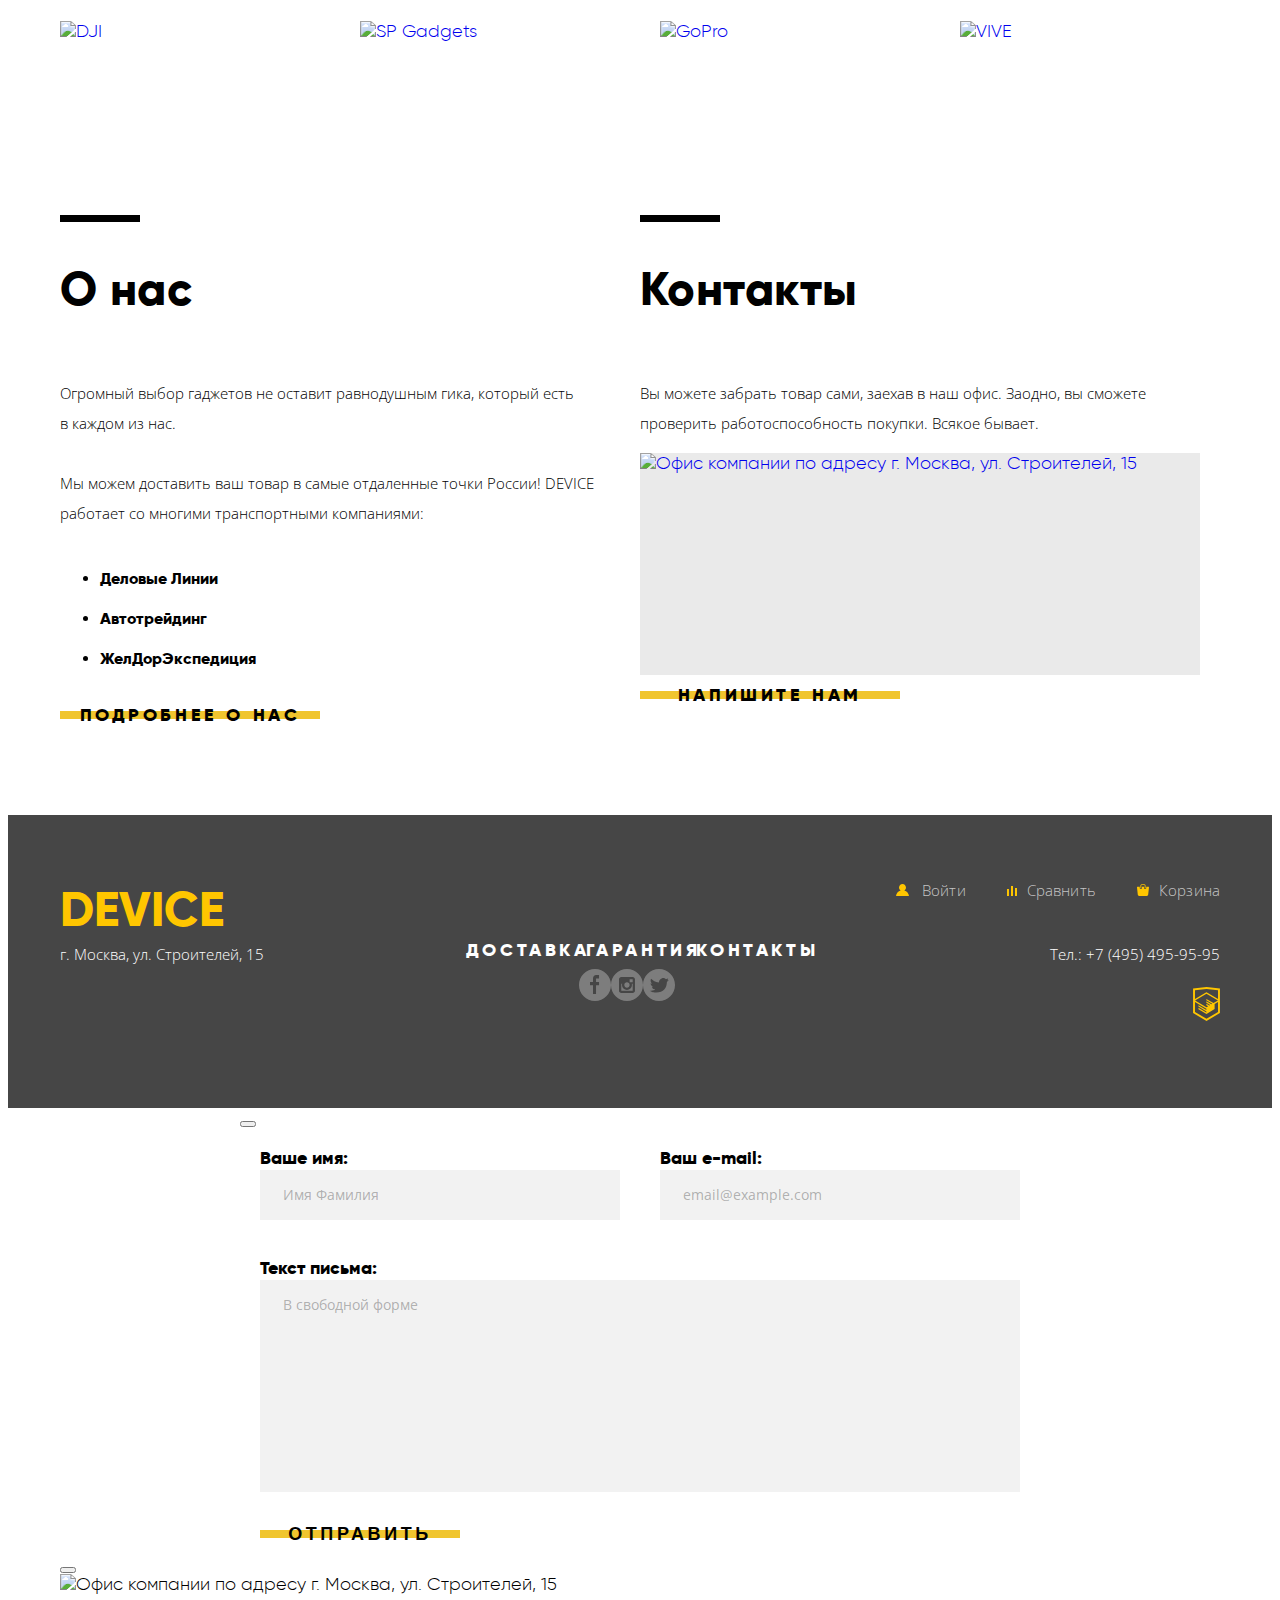
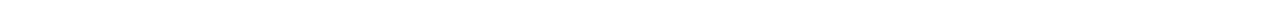
==== commit 9f87b063: "Базовая стилизация проекта" ====
--- a/index.html
+++ b/index.html
@@ -3,7 +3,9 @@
 
 <head>
   <meta charset="UTF-8">
+  <meta http-equiv="x-ua-compatible" content="ie=edge">
   <title>DEVICE</title>
+  <link href="https://fonts.googleapis.com/css?family=Open+Sans:300,400&amp;subset=cyrillic" rel="stylesheet">
   <link rel="stylesheet" href="css/normalize.css">
   <link rel="stylesheet" href="css/style.css">
 </head>
@@ -13,29 +15,29 @@
   <!-- SVG -->
 
   <svg class="svg-symb" xmlns="http://www.w3.org/2000/svg">  
-    <symbol id="login-icon" viewBox="0 0 13 12">
+    <symbol id="login-icon" width="13" height="12" viewBox="0 0 13 12">
       <path d="M.032 12h12.937c-.163-2.643-2.074-4.837-4.671-5.543 1.008-.611 1.687-1.707 1.687-2.972C9.985 1.561 8.425 0 6.5 0S3.015 1.561 3.015 3.485c0 1.264.68 2.361 1.688 2.972C2.106 7.163.194 9.357.032 12z"/>
     </symbol> 
   
-    <symbol id="compare-icon" viewBox="0 0 10 10">
+    <symbol id="compare-icon" width="10" height="10" viewBox="0 0 10 10">
       <path d="M8 2h1.984v8H8zM0 3h1.984v7H0zM4 0h2v10H4z"/>
     </symbol> 
     
-    <symbol id="cart-icon" viewBox="0 0 12 12">
+    <symbol id="cart-icon" width="12" height="12" viewBox="0 0 12 12">
       <path d="M11.864 3.017c-.082-.098-.203-.154-.327-.154H9.225V4.09c0 .563-.484 1.022-1.08 1.022-.594 0-1.078-.458-1.078-1.022V2.863H4.909V4.09c0 .563-.485 1.022-1.08 1.022-.595 0-1.078-.458-1.078-1.022V2.863H.438c-.125 0-.243.056-.327.154-.083.098-.123.228-.108.358l.776 7.134c.015.806.642 1.455 1.411 1.455h7.595c.77 0 1.396-.649 1.411-1.455l.776-7.134c.015-.13-.026-.26-.108-.358z"/>
       <path d="M3.829 4.499c.239 0 .433-.184.433-.409V1.84c0-.632.672-1.022 1.295-1.022h1.079c.655 0 1.078.401 1.078 1.022v2.25c0 .225.194.409.431.409.239 0 .433-.184.433-.409V1.84C8.577.773 7.761 0 6.636 0H5.557c-1.19 0-2.159.826-2.159 1.84v2.25c0 .225.194.409.431.409z"/>
     </symbol>
     
-    <symbol id="popular-1" viewBox="0 0 97 55">
+    <symbol id="popular-1" width="97" height="55" viewBox="0 0 97 55">
       <path d="M84.131 32.639V20.003c0-1.309 1.045-2.37 2.335-2.37l8.326 1.581V11.02c0-2.355-1.708-3.431-4.202-4.265L67.403.175c1.616 1.391 1.889 2.04 1.889 4.396V49.78c0 2.356-.45 4.066-1.967 5.21l23.265-7.065c2.401-.833 4.202-4.216 4.202-6.572V33.44l-8.326 1.567c-1.29.002-2.335-1.06-2.335-2.368z"/>
       <path d="M95.129 20.979l-7.598-1.444c-1.008 0-1.824.829-1.824 1.851v9.868c0 1.023.816 1.852 1.824 1.852l7.598-1.431c1.154-.419 1.824-.829 1.824-1.852V22.83c0-1.022-.766-1.507-1.824-1.851zM67.17 4.483c0-5.08-4.232-4.459-4.232-4.459S5.832 4.738 2.838 5.145.001 9.532.001 9.532 0 42.069 0 45.812s2.599 3.753 2.599 3.753l16.477 1.403L27.212 39.3s1.109-1.828 2.505-1.828c1.397 0 2.432 1.861 2.432 1.861l9.061 13.521s18.895 1.909 22.521 1.909c3.626-.001 3.439-5.024 3.439-5.024V4.483zM12.982 37.192c-3.698 0-6.696-4.601-6.696-10.275s2.998-10.275 6.696-10.275c3.698 0 6.696 4.601 6.696 10.275s-2.998 10.275-6.696 10.275zm36.158 1.426c-4.662 0-8.441-5.239-8.441-11.701 0-6.463 3.78-11.702 8.441-11.702 4.662 0 8.442 5.239 8.442 11.702 0 6.462-3.78 11.701-8.442 11.701z"/>
     </symbol>
     
-    <symbol id="popular-2" viewBox="0 0 86 117">      
+    <symbol id="popular-2" width="86" height="117" viewBox="0 0 86 117">      
       <path d="M82.821 4.011H3.33C1.569 4.011.142 5.438.142 7.199v46.413c0 1.763 1.427 3.189 3.188 3.189h79.492c1.762 0 3.189-1.427 3.189-3.189V7.199c0-1.761-1.428-3.188-3.19-3.188zM8.392 37.236h-.226c-1.762 0-3.189-1.429-3.189-3.189v-7.283c0-1.761 1.427-3.188 3.189-3.188h.226v13.66zm61.231 15.172H13.341V8.402h56.282v44.006zM78.4 34.552c-2.289 0-4.146-1.855-4.146-4.147s1.856-4.147 4.146-4.147c2.291 0 4.148 1.855 4.148 4.147s-1.857 4.147-4.148 4.147zM31.497 0h23.157v2.758H31.497zm15.111 64.861v-2.973h8.046V59.13H31.498v2.758h8.045v35.246c-2.139.938-3.635 3.072-3.635 5.559V117h14.335v-14.307c0-2.486-1.495-4.621-3.636-5.557v-27.99h4.796l5.051 1.213v-6.711l-5.051 1.213h-4.795z"/>
     </symbol>
     
-    <symbol id="popular-3" viewBox="0 0 71 87">
+    <symbol id="popular-3" width="71" height="87" viewBox="0 0 71 87">
       <path d="M53.349 1.49c0-.736-.578-1.49-1.311-1.49H9.053C8.32 0 7.672.754 7.672 1.49v3.522h45.676V1.49zm.853 80.319h-9.597V71.426h-6.958v2.507H18.774c-.537-1.254-1.757-2.148-3.181-2.148H3.559C1.642 71.784 0 73.387 0 75.311v3.018c0 1.924 1.642 3.48 3.559 3.48h12.035c1.511 0 2.792-.896 3.269-2.326h18.785v2.326H28.13c-.533 0-1.01.437-1.01.972v3.172c0 .535.478 1.048 1.01 1.048h26.072c.533 0 .93-.513.93-1.048V82.78c0-.535-.397-.971-.93-.971zm6.464-69.419c-.861-2.937-3.567-5.05-6.771-5.05H7.148C3.25 7.34 0 10.449 0 14.361v46.9c0 3.912 3.25 7.121 7.148 7.121h46.747c3.898 0 7.126-3.209 7.126-7.121V50.915c6.066-4.204 10.001-11.211 10.001-19.164-.001-8.079-4.132-15.181-10.356-19.361zM12.238 62.151c-3.259 0-5.901-2.65-5.901-5.921 0-3.27 2.642-5.922 5.901-5.922s5.902 2.652 5.902 5.922c0 3.271-2.643 5.921-5.902 5.921zm5.961-32.605c0 .786-.635 1.422-1.418 1.422h-8.94c-.783 0-1.418-.637-1.418-1.422v-14.16c0-.786.635-1.423 1.418-1.423h8.939c.783 0 1.418.637 1.418 1.423v14.16zm29.563 22.312c-11.076 0-20.057-9.01-20.057-20.123s8.98-20.124 20.057-20.124c11.077 0 20.058 9.01 20.058 20.124s-8.981 20.123-20.058 20.123z"/>
       <ellipse cx="47.762" cy="31.735" rx="12.188" ry="12.229"/>
       <circle cx="31.562" cy="31.736" r="1.435"/>
@@ -46,35 +48,35 @@
       <circle cx="39.828" cy="45.906" r="1.435"/>
     </symbol>
     
-    <symbol id="popular-4" viewBox="0 0 107 65">
+    <symbol id="popular-4" width="107" height="65" viewBox="0 0 107 65">
       <path d="M98.967 4.074c.752 1.441 1.209 3.08 1.209 4.818v21.102c0 4.616-3.092 8.527-7.246 9.9-1.325 3.987-3.778 7.854-8.051 10.432-8.676 5.231-31.124 4.837-31.198 4.837-.078 0-22.513.395-31.189-4.837-4.216-2.545-6.708-6.347-8.042-10.279-4.418-1.209-7.756-5.251-7.756-10.053V8.893c0-1.688.427-3.282 1.139-4.693C4.17 5.109 0 6.918 0 10.434v29.983C0 50.668 11.839 64.85 53.657 64.85c41.82 0 53.657-14.182 53.657-24.433V10.434c-.001-3.684-4.576-5.494-8.347-6.36z"/>
       <path d="M20.561 38.459h65.523c5.564 0 10.074-4.513 10.074-10.077V9.935c0-5.563-4.51-10.075-10.074-10.075H20.561c-5.564 0-10.075 4.511-10.075 10.075v18.447c0 5.564 4.511 10.077 10.075 10.077zM83.695 9.468c.867 0 1.569.703 1.569 1.57 0 .866-.702 1.569-1.569 1.569s-1.568-.703-1.568-1.569c0-.868.701-1.57 1.568-1.57zm0 4.039c.867 0 1.569.703 1.569 1.568 0 .867-.702 1.569-1.569 1.569s-1.568-.702-1.568-1.569c0-.865.701-1.568 1.568-1.568zm0 4.039c.867 0 1.569.702 1.569 1.569 0 .866-.702 1.569-1.569 1.569s-1.568-.703-1.568-1.569c0-.867.701-1.569 1.568-1.569zm0 3.827c.867 0 1.569.704 1.569 1.569 0 .867-.702 1.568-1.569 1.568s-1.568-.701-1.568-1.568c0-.866.701-1.569 1.568-1.569zm0 4.039c.867 0 1.569.702 1.569 1.569 0 .865-.702 1.568-1.569 1.568s-1.568-.704-1.568-1.568c0-.867.701-1.569 1.568-1.569zM79.656 9.468c.867 0 1.568.703 1.568 1.57 0 .866-.701 1.569-1.568 1.569-.865 0-1.568-.703-1.568-1.569 0-.868.703-1.57 1.568-1.57zm0 15.944c.867 0 1.568.702 1.568 1.569 0 .865-.701 1.568-1.568 1.568-.865 0-1.568-.704-1.568-1.568 0-.867.703-1.569 1.568-1.569zM75.619 9.468c.865 0 1.568.703 1.568 1.57 0 .866-.703 1.569-1.568 1.569-.867 0-1.569-.703-1.569-1.569 0-.868.702-1.57 1.569-1.57zm0 4.039c.865 0 1.568.703 1.568 1.568 0 .867-.703 1.569-1.568 1.569-.867 0-1.569-.702-1.569-1.569 0-.865.702-1.568 1.569-1.568zm0 4.039c.865 0 1.568.702 1.568 1.569 0 .866-.703 1.569-1.568 1.569-.867 0-1.569-.703-1.569-1.569 0-.867.702-1.569 1.569-1.569zm0 3.827c.865 0 1.568.704 1.568 1.569 0 .867-.703 1.568-1.568 1.568-.867 0-1.569-.701-1.569-1.568 0-.866.702-1.569 1.569-1.569zm0 4.039c.865 0 1.568.702 1.568 1.569 0 .865-.703 1.568-1.568 1.568-.867 0-1.569-.704-1.569-1.568 0-.867.702-1.569 1.569-1.569zM67.965 9.468c.867 0 1.568.703 1.568 1.57 0 .866-.701 1.569-1.568 1.569s-1.568-.703-1.568-1.569c-.001-.868.703-1.57 1.568-1.57zm0 8.078c.867 0 1.568.702 1.568 1.569 0 .866-.701 1.569-1.568 1.569s-1.568-.703-1.568-1.569c-.001-.867.703-1.569 1.568-1.569zm0 3.881c.867 0 1.568.701 1.568 1.568 0 .865-.701 1.569-1.568 1.569s-1.568-.704-1.568-1.569c-.001-.867.703-1.568 1.568-1.568zm0 3.985c.867 0 1.568.702 1.568 1.569 0 .865-.701 1.568-1.568 1.568s-1.568-.704-1.568-1.568c-.001-.867.703-1.569 1.568-1.569zM63.926 9.468c.867 0 1.57.703 1.57 1.57 0 .866-.703 1.569-1.57 1.569-.865 0-1.569-.703-1.569-1.569-.001-.868.704-1.57 1.569-1.57zm0 8.078c.867 0 1.57.702 1.57 1.569 0 .866-.703 1.569-1.57 1.569-.865 0-1.569-.703-1.569-1.569-.001-.867.704-1.569 1.569-1.569zm0 7.866c.867 0 1.57.702 1.57 1.569 0 .865-.703 1.568-1.57 1.568-.865 0-1.569-.704-1.569-1.568-.001-.867.704-1.569 1.569-1.569zM59.888 9.468c.865 0 1.569.703 1.569 1.57 0 .866-.704 1.569-1.569 1.569-.867 0-1.568-.703-1.568-1.569-.001-.868.701-1.57 1.568-1.57zm0 4.039c.865 0 1.569.703 1.569 1.568 0 .867-.704 1.569-1.569 1.569-.867 0-1.568-.702-1.568-1.569-.001-.865.701-1.568 1.568-1.568zm0 4.039c.865 0 1.569.702 1.569 1.569 0 .866-.704 1.569-1.569 1.569-.867 0-1.568-.703-1.568-1.569-.001-.867.701-1.569 1.568-1.569zm0 7.866c.865 0 1.569.702 1.569 1.569 0 .865-.704 1.568-1.569 1.568-.867 0-1.568-.704-1.568-1.568-.001-.867.701-1.569 1.568-1.569zm-8.29-15.944c.867 0 1.569.703 1.569 1.57 0 .866-.702 1.569-1.569 1.569s-1.568-.703-1.568-1.569c-.001-.868.701-1.57 1.568-1.57zm0 4.039c.867 0 1.569.703 1.569 1.568 0 .867-.702 1.569-1.569 1.569s-1.568-.702-1.568-1.569c-.001-.865.701-1.568 1.568-1.568zm0 4.039c.867 0 1.569.702 1.569 1.569 0 .866-.702 1.569-1.569 1.569s-1.568-.703-1.568-1.569c-.001-.867.701-1.569 1.568-1.569zm0 3.881c.867 0 1.569.701 1.569 1.568 0 .865-.702 1.569-1.569 1.569s-1.568-.704-1.568-1.569c-.001-.867.701-1.568 1.568-1.568zm0 3.985c.867 0 1.569.702 1.569 1.569 0 .865-.702 1.568-1.569 1.568s-1.568-.704-1.568-1.568c-.001-.867.701-1.569 1.568-1.569zm-4.039-11.905c.867 0 1.568.703 1.568 1.568 0 .867-.701 1.569-1.568 1.569s-1.569-.702-1.569-1.569c0-.865.701-1.568 1.569-1.568zm-8.502-.212c.865 0 1.569.703 1.569 1.568 0 .867-.704 1.569-1.569 1.569-.867 0-1.571-.703-1.571-1.569 0-.865.703-1.568 1.571-1.568zm0 4.038c.865 0 1.569.703 1.569 1.57 0 .866-.704 1.57-1.569 1.57-.867 0-1.571-.704-1.571-1.57 0-.867.703-1.57 1.571-1.57zm-4.039-8.078c.865 0 1.568.703 1.568 1.57 0 .866-.704 1.568-1.568 1.568-.867 0-1.569-.703-1.569-1.568 0-.867.701-1.57 1.569-1.57zm0 4.04c.865 0 1.568.703 1.568 1.568 0 .867-.704 1.569-1.568 1.569-.867 0-1.569-.703-1.569-1.569 0-.865.701-1.568 1.569-1.568zm0 4.038c.865 0 1.568.703 1.568 1.57 0 .866-.704 1.57-1.568 1.57-.867 0-1.569-.704-1.569-1.57 0-.867.701-1.57 1.569-1.57zm0 4.04c.865 0 1.568.704 1.568 1.569 0 .867-.704 1.568-1.568 1.568-.867 0-1.569-.701-1.569-1.568 0-.866.701-1.569 1.569-1.569zm-4.254-8.078c.867 0 1.569.703 1.569 1.568 0 .867-.702 1.569-1.569 1.569s-1.568-.703-1.568-1.569c0-.865.701-1.568 1.568-1.568zm0 4.038c.867 0 1.569.703 1.569 1.57 0 .866-.702 1.57-1.569 1.57s-1.568-.704-1.568-1.57c0-.867.701-1.57 1.568-1.57zm0 4.04c.867 0 1.569.704 1.569 1.569 0 .867-.702 1.568-1.569 1.568s-1.568-.701-1.568-1.568c0-.866.701-1.569 1.568-1.569zm0 4.039c.867 0 1.569.702 1.569 1.569 0 .865-.702 1.568-1.569 1.568s-1.568-.704-1.568-1.568c0-.867.701-1.569 1.568-1.569zM26.3 9.255c.867 0 1.571.703 1.571 1.57 0 .866-.704 1.568-1.571 1.568-.865 0-1.569-.703-1.569-1.568 0-.867.704-1.57 1.569-1.57zm0 4.04c.867 0 1.571.703 1.571 1.568 0 .867-.704 1.569-1.571 1.569-.865 0-1.569-.703-1.569-1.569 0-.865.704-1.568 1.569-1.568zm0 4.038c.867 0 1.571.703 1.571 1.57 0 .866-.704 1.57-1.571 1.57-.865 0-1.569-.704-1.569-1.57 0-.867.704-1.57 1.569-1.57zm0 4.04c.867 0 1.571.704 1.571 1.569 0 .867-.704 1.568-1.571 1.568-.865 0-1.569-.701-1.569-1.568 0-.866.704-1.569 1.569-1.569zm-4.037-8.078c.865 0 1.569.703 1.569 1.568 0 .867-.704 1.569-1.569 1.569-.867 0-1.569-.703-1.569-1.569 0-.865.702-1.568 1.569-1.568zm0 4.038c.865 0 1.569.703 1.569 1.57 0 .866-.704 1.57-1.569 1.57-.867 0-1.569-.704-1.569-1.57 0-.867.702-1.57 1.569-1.57z"/>
     </symbol>
     
-    <symbol id="popular-5" viewBox="0 0 56 98">
+    <symbol id="popular-5" width="56" height="98" viewBox="0 0 56 98">
       <path d="M54.494 32.197h-1.515v-4.64c0-5.052-4.087-9.186-9.082-9.186H9.082C4.086 18.372 0 22.505 0 27.557v42.868c0 5.052 4.087 9.185 9.083 9.185h34.815c4.995 0 9.082-4.133 9.082-9.185V67.01h1.515c.415 0 .757-.344.757-.764V52.467c0-.421-.342-.766-.757-.766H52.98v-8.788h1.515c.832 0 1.514-.688 1.514-1.531v-7.654c-.001-.842-.683-1.531-1.515-1.531zm-20.412-3.109c2.926 0 5.299 2.398 5.299 5.358s-2.373 5.358-5.299 5.358-5.298-2.398-5.298-5.358 2.372-5.358 5.298-5.358zm-15.137 0c2.925 0 5.298 2.398 5.298 5.358s-2.373 5.358-5.298 5.358c-2.926 0-5.298-2.398-5.298-5.358s2.372-5.358 5.298-5.358zM5.297 49.397c0-2.959 2.371-5.358 5.298-5.358 2.926 0 5.298 2.399 5.298 5.358 0 2.959-2.373 5.358-5.298 5.358-2.927.001-5.298-2.399-5.298-5.358zm13.648 19.497c-2.926 0-5.298-2.398-5.298-5.358s2.372-5.358 5.298-5.358c2.925 0 5.298 2.398 5.298 5.358s-2.373 5.358-5.298 5.358zm1.49-19.903c0-3.382 2.711-6.124 6.055-6.124s6.055 2.742 6.055 6.124-2.711 6.124-6.055 6.124c-3.344-.001-6.055-2.742-6.055-6.124zm13.647 19.903c-2.926 0-5.298-2.398-5.298-5.358s2.372-5.358 5.298-5.358 5.299 2.398 5.299 5.358-2.373 5.358-5.299 5.358zm8.302-14.138c-2.927 0-5.298-2.399-5.298-5.358 0-2.959 2.371-5.358 5.298-5.358 2.926 0 5.298 2.399 5.298 5.358 0 2.958-2.372 5.358-5.298 5.358zM9.646 15.31h33.687c.843 0 1.432-.681 1.306-1.514L43.023 3.028s0-.001-.002-.002C42.771 1.362 41.189 0 39.506 0H13.474c-1.686 0-3.268 1.362-3.517 3.028L8.342 13.795c-.125.833.461 1.515 1.304 1.515zm33.687 67.361H9.646c-.843 0-1.429.683-1.304 1.516l1.615 10.767c.25 1.666 1.832 3.028 3.516 3.028h26.032c1.684 0 3.266-1.362 3.517-3.026v-.002l1.615-10.767c.128-.833-.461-1.516-1.304-1.516z"/>
     </symbol>
     
-    <symbol id="popular-6" viewBox="0 0 132 69">
+    <symbol id="popular-6" width="132" height="69" viewBox="0 0 132 69">
       <path d="M12.0522.2579C6.5073.7452 1.8383 1.8507.5752 2.9303c-.7227.6162-.7227.6162-.2324 1.1562.6445.7197 3.7134 1.645 7.2476 2.2363 3.998.668 12.5098.6934 13.7231.0513 1.2119-.668 1.624-1.4136 1.624-2.9814 0-1.6187-.6191-2.416-2.2178-2.8525C19.2739.1543 14.9414 0 12.0522.2579zm13.7222.2304c-.1294.2832-.2583 2.1079-.2583 4.1118 0 4.061.1553 3.7783-2.1919 3.9331l-1.0308.0771-.1294 2.5444-.1289 2.5439-1.1865.2832c-2.5791.668-3.999 2.5952-3.7915 5.2944.1279 1.9272 1.0308 3.3408 2.5786 4.0869 1.1089.5132 1.4697.5381 11.2461.5381 5.5449 0 10.1372.0786 10.1885.1807.0508.1284-1.1094 9.4072-2.5796 20.6387-1.4448 11.2305-2.6831 20.9971-2.7085 21.666-.0513 1.6172.8262 2.6211 2.3477 2.6211 1.2373 0 2.0117-.6416 2.3213-1.9014.1294-.5137 1.4956-10.333 3.0181-21.8213 1.522-11.4629 2.8628-20.8687 2.9404-20.8687.103 0 1.083 1.4131 2.1924 3.1357 2.9399 4.626 2.3989 4.3169 7.6353 4.3169h4.3584v5.6298l-5.1328.0771c-4.7202.0771-5.21.127-5.8813.6152-1.5728 1.1572-1.625 1.415-1.625 10.9766 0 9.5342.0264 9.792 1.5225 11.0498l.8511.6953h31.3652l.8506-.6953c1.4961-1.2578 1.5205-1.5156 1.5205-11.0498 0-9.5615-.0508-9.8193-1.623-10.9766-.6709-.4883-1.1611-.5381-5.8818-.6152l-5.1318-.0771v-5.6298h4.3594c5.2344 0 4.6934.3091 7.6338-4.3169 1.1104-1.7227 2.0898-3.1357 2.1934-3.1357.0762 0 1.4189 9.4058 2.9395 20.8687 1.5225 11.4883 2.8896 21.3076 3.0186 21.8213.3096 1.2598 1.082 1.9014 2.3213 1.9014 1.5215 0 2.3994-1.0039 2.3467-2.6211-.0254-.6689-1.2637-10.4355-2.709-21.666-1.4688-11.2314-2.6309-20.5103-2.5781-20.6387.0508-.1021 4.6416-.1807 10.1895-.1807 9.7754 0 10.1357-.0249 11.2441-.5381 1.5479-.7461 2.4502-2.1597 2.5791-4.0869.207-2.6992-1.2109-4.6265-3.791-5.2944l-1.1875-.2832-.127-2.5439-.1289-2.5444-1.0322-.0771c-2.3467-.1548-2.1934.1279-2.1934-3.9331 0-2.0039-.1279-3.8286-.2568-4.1118-.2061-.3599-.543-.4883-1.3672-.4883-.6191 0-1.2383.1284-1.4199.3086-.2061.2056-.3096 1.4653-.3096 3.9321 0 2.4673-.1025 3.7271-.3096 3.9321-.1797.1797-.9014.3081-1.6494.3081-1.626 0-1.6514.0522-1.6514 3.1104v2.2871H32.4805v-2.2871c0-3.0581-.0249-3.1104-1.6499-3.1104-.7485 0-1.4702-.1284-1.6504-.3081-.2075-.2051-.3101-1.4648-.3101-3.9321 0-2.4668-.103-3.7266-.3096-3.9321C28.3798.1284 27.7602 0 27.1416 0c-.8247 0-1.1602.1285-1.3672.4883zm42.8428 40.1201c2.8887.8984 5.3916 3.3926 6.166 6.168.4385 1.543.3096 4.2158-.2842 5.7832-.6963 1.875-2.6846 4.0098-4.5654 4.9355-1.29.6416-1.7539.7188-3.9209.7188-2.1665 0-2.6309-.0771-3.9204-.7188-1.8843-.9258-3.8691-3.0605-4.5659-4.9355-.5928-1.5674-.7227-4.2402-.2837-5.7832.748-2.7236 3.2495-5.2695 6.0615-6.168 2.0122-.6425 3.3003-.6425 5.313 0z"/>
       <path d="M63.7939 44.4375c-2.0366.9258-3.5068 3.6494-3.0688 5.7305.7739 3.6768 4.8232 5.5527 7.9956 3.7021 1.9854-1.1582 2.9912-3.5469 2.4512-5.7832-.5684-2.3906-2.7344-4.1377-5.1592-4.1377-.6455.0001-1.6255.2315-2.2188.4883zM36.0918.1543c-3.9204.668-4.5132 1.1309-4.5132 3.4438 0 1.8247.4639 2.416 2.2681 2.9556 1.5498.4624 7.1724.5142 10.5.1284 6.8608-.8223 11.3218-2.5444 9.6987-3.752-1.2651-.8999-4.9023-1.8765-9.0542-2.3901C42.5156.232 36.9951 0 36.0918.1543zm53.3926.1036c-6.3193.5903-11.8643 2.0811-11.8643 3.186 0 1.7222 7.8408 3.4697 15.6299 3.4956 5.8037 0 7.1963-.6421 7.1963-3.3413 0-1.8242-.6191-2.6216-2.373-3.084C96.4238.1026 92.3984 0 89.4844.2579zm23.292.0254c-1.7803.231-3.0186.7705-3.4307 1.4907-.3867.7705-.3096 2.9038.1543 3.5718.9277 1.311 1.6523 1.4653 7.0684 1.4653 3.6611 0 5.8018-.1289 7.8662-.4883 3.5342-.5913 6.6035-1.5166 7.248-2.2363.4902-.54.4902-.54-.2324-1.1562-1.3408-1.1309-5.958-2.1851-11.916-2.6724-3.4815-.2832-4.4883-.2832-6.7578.0254z"/>
     </symbol>
     
-    <symbol id="fb-icon" viewBox="0 0 32 32">
+    <symbol id="fb-icon" width="32" height="32" viewBox="0 0 32 32">
       <path d="M16 0C7.164 0 0 7.163 0 16s7.164 16 16 16c8.837 0 16-7.164 16-16S24.837 0 16 0zm4.062 9.455h-3.021v3.444h3.021v3.445h-3.021v8.61H14.02v-8.61H11v-3.445h3.021V9.455c0-1.902 1.353-3.445 3.021-3.445h3.021v3.445z"/>
     </symbol>
     
-    <symbol id="in-icon" viewBox="0 0 32 32">     
+    <symbol id="in-icon" width="32" height="32" viewBox="0 0 32 32">     
       <path d="M20.916 16c0 2.728-2.211 4.938-4.938 4.938s-4.939-2.21-4.939-4.938c0-.394.051-.773.138-1.14h-.897v6.838h11.396V14.86h-.897c.086.367.137.746.137 1.14z"/>
       <path d="M15.978 18.659c1.466 0 2.659-1.193 2.659-2.659s-1.193-2.659-2.659-2.659c-1.466 0-2.659 1.193-2.659 2.659s1.192 2.659 2.659 2.659zm2.659-8.357h3.039v3.039h-3.039z"/>
       <path d="M16 0C7.164 0 0 7.164 0 16c0 8.837 7.164 16 16 16 8.837 0 16-7.163 16-16 0-8.836-7.163-16-16-16zm7.955 21.698c0 1.254-1.025 2.279-2.279 2.279H10.279C9.026 23.978 8 22.952 8 21.698V10.302c0-1.253 1.026-2.279 2.279-2.279h11.396c1.254 0 2.279 1.026 2.279 2.279v11.396z"/>  
     </symbol>
     
-    <symbol id="tw-icon" viewBox="0 0 32 32">      
+    <symbol id="tw-icon" width="32" height="32" viewBox="0 0 32 32">      
       <path d="M16 0C7.164 0 0 7.164 0 16c0 8.837 7.164 16 16 16 8.837 0 16-7.163 16-16 0-8.836-7.163-16-16-16zm7.944 12.809c-.251 6.516-3.463 10.832-10.992 10.702h-.486c-.447 0-4.543-.443-5.344-1.823 2.479.19 4.247-.406 5.12-1.136-1.048-.289-2.923-.461-3.251-2.848.384.104.618.221 1.299.113-1.307-.824-2.758-1.519-2.679-3.643.311.317 1.164.518 1.46.457-.768-.233-2.149-3.244-.974-4.781 1.984 1.79 4.075 3.482 7.804 3.643.227-2.214 1.24-3.699 3.168-4.325 1.84-.479 3.255.26 3.901 1.138.737-.224 1.453-.466 2.193-.685-.004.833-.569 1.463-.935 1.709.747.165 1.423-.475 1.423-.475-.184.963-1.094 1.725-1.707 1.954z"/>
     </symbol>
     
-    <symbol id="academy-logo" viewBox="0 0 26.943 34.09">      
+    <symbol id="academy-logo" width="27" height="34" viewBox="0 0 26.943 34.09">      
       <path d="M13.62.017L13.472 0 0 1.412v24.661l13.473 8.017 13.43-7.99.042-.025V1.412L13.62.017zm11.399 12.11L13.495 5.334l-.001-.104-.087.05-.088-.056v.109L1.925 12.118V3.147l11.548-1.212L25.02 3.147v8.98zm-11.614-5.34L24.923 13.5l-4.479 2.64-7.093-4.221-.014 1.415 5.904 3.513-.86.507-5.03-2.992-.014 1.415 3.827 2.275-.782.523-3.031-1.787-.014 1.413 1.853 1.091-1.8 1.081-11.356-6.751 11.371-6.835zm-11.48 8.34l11.411 6.791.016 1.044-7.942-4.728-.015 1.416 7.979 4.795.018 1.076-7.973-4.74-.013 1.414 8.021 4.822.046.025 8.143-4.872-.011-5.177 3.415-2.036v10.021L13.472 31.85 1.925 24.979v-9.852z"/>
     </symbol>
      
@@ -87,13 +89,13 @@
 
       <div class="header-top">
 
-        <form class="page-search">
-          <label class="search-icon" for="search">Поиск по сайту</label>
-          <input class="search-field" type="search" name="search" id="search" placeholder="Поиск по сайту">
-          <button class="search-btn" type="submit">Найти</button>
+        <form class="page-search" method="post" action="https://echo.htmlacademy.ru">
+          <label class="search-icon" for="search-field" aria-label="Поиск по сайту"></label>
+          <input class="search-field" type="search" name="search-query" id="search-field" placeholder="Поиск по сайту">
+          <button class="search-btn" type="submit" tabindex="-1">Найти</button>
         </form>
 
-        <div class="flex-wrap">
+        <div class="user-box">
           <ul class="user-navigation">
             <li>
               <a class="login-btn" href="#">
@@ -114,7 +116,7 @@
           </p>
           <p class="cart">
             <a class="cart-btn" href="#">
-            <span class="cart-icon">
+              <span class="cart-icon">
                 <svg>
                   <use xlink:href="#cart-icon"/>
                 </svg>
@@ -127,17 +129,19 @@
         <a class="page-header-logo">DEVICE</a>
 
         <article class="page-catalog">
-          <a class="catalog-header" href="#">
-            <h2>Каталог товаров</h2>
-          </a>
-          <ul class="catalog-list">
-            <li><a href="#">Виртуальная реальность</a></li>
-            <li><a href="catalog.html">Моноподы для селфи</a></li>
-            <li><a href="#">Экшн-камеры</a></li>
-            <li><a href="#">Фитнес-браслеты</a></li>
-            <li><a href="#">Умные часы</a></li>
-            <li><a href="#">Квадрокоптеры</a></li>
-          </ul>
+          <div class="catalog-box">
+            <a class="catalog-header" href="#">
+              <h2>Каталог товаров</h2>
+            </a>
+            <ul class="catalog-list">
+              <li><a href="#">Виртуальная реальность</a></li>
+              <li><a href="catalog.html">Моноподы для селфи</a></li>
+              <li><a href="#">Экшн-камеры</a></li>
+              <li><a href="#">Фитнес-браслеты</a></li>
+              <li><a href="#">Умные часы</a></li>
+              <li><a href="#">Квадрокоптеры</a></li>
+            </ul>
+          </div>
         </article>
 
         <ul class="services-list services-header">
@@ -175,20 +179,20 @@
         <label class="main-slider-btn" for="slider-btn-3"></label>
       </div>
 
-      <div class="slider-inner">
+      <div class="slider-inner main-slider-inner">
         <ul class="slider-slides">
 
           <li class="slide slide-1">
             <div class="image-box">
-              <img src="img/slider-img-1.png" alt="Палка для селфи" width="384" height="486">
+              <img src="img/slider-img-1.png" width="384" height="486" alt="Палка для селфи">
             </div>
             <div class="slide-info">
               <span class="slide-number">01</span>
-              <b class="slide-heading">Делай селфи, как Бен&nbsp;Стиллер!</b>
+              <b class="slide-heading">Делай селфи, как&nbsp;Бен&nbsp;Стиллер!</b>
               <p class="slide-description">
-                Самая длинная палка для селфи доступна в&nbsp;нашем магазине. Восемь (Восемь, Карл!) метров длиной и&nbsp;весом всего 5&nbsp;килограмм.
+                Самая длинная палка для селфи доступна в&nbsp;нашем магазине.<br>Восемь (Восемь, Карл!) метров длиной и&nbsp;весом всего 5&nbsp;килограмм.
               </p>
-              <a href="#" class="btn about-btn">Подробнее</a>
+              <a class="btn about-btn" href="#">Подробнее</a>
               <table class="parameters">
                 <tr>
                   <td>8,5 м</td>
@@ -206,15 +210,15 @@
 
           <li class="slide slide-2">
             <div class="image-box">
-              <img src="img/slider-img-2.png" alt="Фитнес-браслет" width="345" height="485">
+              <img src="img/slider-img-2.png" width="345" height="485" alt="Фитнес-браслет">
             </div>
             <div class="slide-info">
               <span class="slide-number">02</span>
-              <b class="slide-heading">Худеем правильно!</b>
+              <b class="slide-heading">Худеем<br>правильно!</b>
               <p class="slide-description">
                 Мотивирующие фитнес-браслеты помогут найти в&nbsp;себе силы не&nbsp;пропускать занятия и&nbsp;соблюдать диету.
               </p>
-              <a href="#" class="btn about-btn">Подробнее</a>
+              <a class="btn about-btn" href="#">Подробнее</a>
               <table class="parameters">
                 <tr>
                   <td>48 часов</td>
@@ -228,15 +232,15 @@
 
           <li class="slide slide-3">
             <div class="image-box">
-              <img src="img/slider-img-3.png" alt="Квадрокоптер" width="526" height="334">
+              <img src="img/slider-img-3.png" width="526" height="334" alt="Квадрокоптер">
             </div>
             <div class="slide-info">
               <span class="slide-number">03</span>
-              <b class="slide-heading">Порхает как бабочка, жалит как пчела!</b>
+              <b class="slide-heading">Порхает&nbsp;как&nbsp;бабочка, жалит как&nbsp;пчела!</b>
               <p class="slide-description">
                 Этот обычный, на&nbsp;первый взгляд, квадрокоптер оснащен мощным лазером, замаскированным под стандартную камеру.
               </p>
-              <a href="#" class="btn about-btn">Подробнее</a>
+              <a class="btn about-btn" href="#">Подробнее</a>
               <table class="parameters">
                 <tr>
                   <td>800 м</td>
@@ -335,24 +339,24 @@
         <input type="radio" id="services-btn-2" name="services-toggle">
         <input type="radio" id="services-btn-3" name="services-toggle">
         <div class="services-controls">
-          <label class="btn services-btn" for="services-btn-1">Доставка</label>
-          <label class="btn services-btn" for="services-btn-2">Гарантия</label>
-          <label class="btn services-btn" for="services-btn-3">Кредит</label>
+          <label class="btn services-btn" for="services-btn-1" tabindex="0">Доставка</label>
+          <label class="btn services-btn" for="services-btn-2" tabindex="0">Гарантия</label>
+          <label class="btn services-btn" for="services-btn-3" tabindex="0">Кредит</label>
         </div>
-        <div class="slider-inner">
+        <div class="slider-inner services-slider-inner">
           <ul class="services-slides">
             <li class="service delivery">
-              <h2 class="service-header">Доставка</h2>
+              <h3 class="service-header">Доставка</h3>
               <p class="service-description">Мы&nbsp;с&nbsp;удовольствием доставим ваш товар прямо к&nbsp;вашему подъезду совершенно бесплатно! Ведь мы&nbsp;неплохо заработаем, поднимая его на&nbsp;ваш этаж.</p>
             </li>
 
             <li class="service warranty">
-              <h2 class="service-header">Гарантия</h2>
+              <h3 class="service-header">Гарантия</h3>
               <p class="service-description">Если из-за возгорания купленного у&nbsp;нас товара у&nbsp;вас сгорит дом&nbsp;&mdash; не&nbsp;переживайте, мы&nbsp;выдадим вам новый. Товар, не&nbsp;дом, конечно&nbsp;же.</p>
             </li>
 
             <li class="service credit">
-              <h2 class="service-header">Кредит</h2>
+              <h3 class="service-header">Кредит</h3>
               <p class="service-description">Залезть в&nbsp;долговую яму стало проще! Кредитные консультанты подберут для вас наиболее выгодные условия кредита. Выгодные для нашего банка, разумеется.</p>
             </li>
 
@@ -368,34 +372,30 @@
 
       <ul class="logotypes-list">
         <li class="company-logo">
-          <a href="#">
-            <img src="img/logo-1.png" alt="DJI" width="260" height="100">
-            <img src="img/logo-1-hover.png" alt="DJI" width="260" height="100">
-            DJI
+          <a href="#" aria-label="DJI">
+            <img src="img/logo-1.png" width="260" height="100" alt="DJI">
+            <img src="img/logo-1-hover.png" width="260" height="100" alt="DJI">            
           </a>
         </li>
 
         <li class="company-logo">
-          <a href="#">
-            <img src="img/logo-2.png" alt="SP Gadgets" width="260" height="100">
-            <img src="img/logo-2-hover.png" alt="SP Gadgets" width="260" height="100">
-            SP Gadgets
+          <a href="#" aria-label="SP Gadgets">
+            <img src="img/logo-2.png" width="260" height="100" alt="SP Gadgets">
+            <img src="img/logo-2-hover.png" width="260" height="100" alt="SP Gadgets">
           </a>
         </li>
 
         <li class="company-logo">
-          <a href="#">
-            <img src="img/logo-3.png" alt="GoPro" width="260" height="100">
-            <img src="img/logo-3-hover.png" alt="GoPro" width="260" height="100">
-            GoPro
+          <a href="#" aria-label="GoPro">
+            <img src="img/logo-3.png" width="260" height="100" alt="GoPro">
+            <img src="img/logo-3-hover.png" width="260" height="100" alt="GoPro">
           </a>
         </li>
 
         <li class="company-logo">
-          <a href="#">
-            <img src="img/logo-4.png" alt="VIVE" width="260" height="100">
-            <img src="img/logo-4-hover.png" alt="VIVE" width="260" height="100">
-            VIVE
+          <a href="#" aria-label="VIVE">
+            <img src="img/logo-4.png" width="260" height="100" alt="VIVE">
+            <img src="img/logo-4-hover.png" width="260" height="100" alt="VIVE">
           </a>
         </li>
       </ul>
@@ -417,7 +417,7 @@
           <li>Автотрейдинг</li>
           <li>ЖелДорЭкспедиция</li>
         </ul>
-        <a href="#" class="btn about-us-btn">Подробнее о нас</a>
+        <a class="btn about-us-btn" href="#">Подробнее о нас</a>
       </section>
 
       <!-- Контакты -->
@@ -425,8 +425,9 @@
       <section class="contacts">
         <h2 class="contacts-header">Контакты</h2>
         <p class="contacts-description">Вы&nbsp;можете забрать товар сами, заехав в&nbsp;наш офис. Заодно, вы&nbsp;сможете проверить работоспособность покупки. Всякое бывает.</p>
-        <a class="contacts-map" href="#">
-          <img src="" alt="Карта" width="560" height="222">
+        <a class="contacts-map" href="#" aria-label="Как до нас добраться">
+          <!-- ??? -->
+          <img src="img/map.jpg" width="560" height="222" alt="Офис компании по адресу г. Москва, ул. Строителей, 15">
         </a>
         <a class="btn write-us-btn" href="#">Напишите нам</a>
       </section>
@@ -439,13 +440,13 @@
   <footer class="page-footer">
     <div class="container">
 
-      <article class="footer-top">
-        <h2 class="footer-logo">DEVICE</h2>
-        <div class="flex-wrap">
+      <div class="footer-top">
+        <a class="footer-logo">DEVICE</a>
+        <div class="user-box">
           <ul class="user-navigation">
             <li>
-              <a class="login-btn-footer" href="#">
-               <span class="login-icon-footer">
+              <a class="login-btn login-footer" href="#">
+               <span class="login-icon">
                 <svg>
                   <use xlink:href="#login-icon"/>
                 </svg>
@@ -453,25 +454,25 @@
             </li>
           </ul>
           <p class="compare">
-            <a class="compare-btn-footer" href="#">
-               <span class="compare-icon-footer">
+            <a class="compare-btn compare-footer" href="#">
+               <span class="compare-icon">
                 <svg>
                   <use xlink:href="#compare-icon"/>
                 </svg>
               </span>Сравнить</a>
           </p>
           <p class="cart">
-            <a class="cart-btn-footer" href="#">
-            <span class="cart-icon-footer">
+            <a class="cart-btn cart-footer" href="#">
+              <span class="cart-icon">
                 <svg>
                   <use xlink:href="#cart-icon"/>
                 </svg>
               </span>Корзина</a>
           </p>
         </div>
-      </article>
-
-      <article class="footer-middle">
+      </div>
+
+      <div class="footer-middle">
         <address class="address">г. Москва, ул. Строителей, 15</address>
         <ul class="services-list services-footer">
           <li>
@@ -485,44 +486,42 @@
           </li>
         </ul>
         <a class="telephone" href="tel:74954959595">Тел.: +7 (495) 495-95-95</a>
-      </article>
-
-      <article class="footer-bottom">
+      </div>
+
+      <div class="footer-bottom">
         <ul class="footer-social">
           <li>
-            <a class="social-btn social-fb" href="#">
-              <span class="social-icon">
-                <svg>
-                  <use xlink:href="#fb-icon"/>
-                </svg>
-              </span>Facebook</a>
-          </li>
-          <li>
-            <a class="social-btn social-in" href="#">
-              <span class="social-icon">
-                <svg>
-                  <use xlink:href="#in-icon"/>
-                </svg>
-              </span>Instagram</a>
-          </li>
-          <li>
-            <a class="social-btn social-tw" href="#">
-              <span class="social-icon">
-                <svg>
-                  <use xlink:href="#tw-icon"/>
-                </svg>
-              </span>Twitter</a>
+            <a class="social-btn social-fb" href="#" aria-label="Facebook">
+              <svg>
+                <use xlink:href="#fb-icon"/>
+              </svg>              
+            </a>
+          </li>
+          <li>
+            <a class="social-btn social-in" href="#" aria-label="Instagram">
+              <svg>
+                <use xlink:href="#in-icon"/>
+              </svg>              
+            </a>
+          </li>
+          <li>
+            <a class="social-btn social-tw" href="#" aria-label="Twitter">
+              <svg>
+                <use xlink:href="#tw-icon"/>
+              </svg>              
+            </a>
           </li>
         </ul>
-        <div class="footer-copyright">
-          <a class="htmlacademy" href="https://htmlacademy.ru/intensive/htmlcss">
+        <p class="footer-copyright">
+          <a class="htmlacademy" href="https://htmlacademy.ru/intensive/htmlcss" aria-label="Интенсивный онлайн‑курс Профессиональный HTML и CSS, уровень 1">
             <span class="htmlacademy-logo">
               <svg>
                 <use xlink:href="#academy-logo"/>
               </svg>
-            </span>Интенсивный онлайн‑курс Профессиональный HTML и CSS, уровень 1</a>
-        </div>
-      </article>
+            </span>
+          </a>
+        </p>
+      </div>
 
     </div>
   </footer>
@@ -531,19 +530,19 @@
   <div class="container">
     <section class="popup-window">
       <h2 class="visually-hidden">Напишите нам</h2>
-      <button class="close-btn">Закрыть</button>
-      <form action="#">
-        <p class="half-width">
+      <button class="close-btn" type="button" aria-label="Закрыть"></button>
+      <form class="popup-form" method="post" action="https://echo.htmlacademy.ru">
+        <p class="user-input">
           <label class="popup-label" for="popup-name">Ваше имя:</label>
           <input type="text" name="popup-name" id="popup-name" placeholder="Имя Фамилия" required>
         </p>
-        <p class="half-width">
+        <p class="user-input">
           <label class="popup-label" for="popup-email">Ваш e-mail:</label>
           <input type="email" name="popup-email" id="popup-email" placeholder="email@example.com" required>
         </p>
         <p class="user-message">
           <label class="popup-label" for="popup-textarea">Текст письма:</label>
-          <textarea name="popup-textarea" id="popup-textarea" cols="30" rows="10" placeholder="В свободной форме"></textarea>
+          <textarea name="popup-message" id="popup-textarea" cols="30" rows="10" placeholder="В свободной форме"></textarea>
         </p>
         <button class="btn popup-btn" type="submit">Отправить</button>
       </form>
@@ -552,14 +551,16 @@
     <!-- Всплывающая карта -->
 
     <section class="map-popup">
-      <h2 class="visually-hidden">Карта</h2>
-      <button class="close-btn">Закрыть</button>
+      <h2 class="visually-hidden">Как до нас добраться</h2>
+      <button class="close-btn" type="button" aria-label="Закрыть"></button>
       <div class="map">
         <!-- iframe -->
+        <img src="img/map-big.jpg" width="960" height="559" alt="Офис компании по адресу г. Москва, ул. Строителей, 15">
       </div>
     </section>
   </div>
 
+  <script src="js/script.js"></script>
 </body>
 
 </html>
--- a/css/style.css
+++ b/css/style.css
@@ -0,0 +1,1410 @@
+/* Fonts */
+
+@font-face {
+  font-family: "Gilroy";
+  font-style: normal;
+  font-weight: 300;
+  src: local("Gilroy-Light"), url("../fonts/gilroylight.woff2") format("woff2"), url("../fonts/gilroylight.woff") format("woff");
+}
+
+@font-face {
+  font-family: "Gilroy";
+  font-style: normal;
+  font-weight: 800;
+  src: local("Gilroy-ExtraBold"), url("../fonts/gilroyextrabold.woff2") format("woff2"), url("../fonts/gilroyextrabold.woff") format("woff");
+}
+
+/* Main styles */
+
+html {
+  box-sizing: border-box;
+}
+
+*,
+*::before,
+*::after {
+  box-sizing: inherit;
+}
+
+body {
+  font-family: "Gilroy", "Arial", sans-serif;
+  font-size: 18px;
+  color: #000000;
+}
+
+img {
+  max-width: 100%;
+}
+
+a {
+  text-decoration: none;
+}
+
+/* Visually hidden class */
+
+.visually-hidden {
+  position: absolute;
+  width: 1px;
+  height: 1px;
+  margin: -1px;
+  padding: 0;
+  border: 0;
+  white-space: nowrap;
+  clip-path: inset(100%);
+  clip: rect(0 0 0 0);
+  overflow: hidden;
+}
+
+/* Containers */
+
+.container {
+  width: 1200px;
+  margin: 0 auto;
+  padding: 0 20px;
+}
+
+.container-nopad {
+  width: 1200px;
+  margin: 0 auto;
+}
+
+.svg-symb {
+  display: none;
+}
+
+/* Header */
+
+.page-header {
+  position: relative;
+  padding: 34px 60px 50px 60px;
+  margin-top: 40px;
+  background-color: #f7e296;
+}
+
+.page-header-main::before {
+  position: absolute;
+  top: 100%;
+  left: 0;
+  z-index: -1;
+  content: "";
+  display: block;
+  width: 100%;
+  height: 113px;
+  background-color: #f7e296;
+}
+
+.header-top {
+  display: flex;
+  align-items: center;
+}
+
+.page-search {
+  display: flex;
+  align-items: center;
+  width: 50%;
+}
+
+.search-icon {
+  width: 16px;
+  height: 16px;
+  margin-left: 3px;
+  background: url("../img/search-icon.svg") no-repeat;
+  cursor: pointer;
+}
+
+.search-field {
+  width: 336px;
+  padding: 14px 20px;
+  font-family: "Open Sans", "Arial", sans-serif;
+  font-weight: 300;
+  font-size: 15px;
+  letter-spacing: 0.01em;
+  color: rgba(0, 0, 0, 0.3);
+  background-color: transparent;
+  border: none;
+  border-top: 2px solid transparent;
+  border-bottom: 2px solid transparent;
+  outline: none;
+}
+
+.search-field::placeholder {
+  letter-spacing: 0.01em;
+  color: rgba(0, 0, 0, 0.3);
+}
+
+.search-field:hover,
+.search-field:hover::placeholder {
+  color: rgba(0, 0, 0, 0.6);
+}
+
+.search-field:focus {
+  color: #000000;
+}
+
+.search-field:focus + .search-btn {
+  display: block;
+}
+
+.search-field:focus + .search-btn::before {
+  display: block;
+}
+
+.search-btn {
+  position: relative;
+  display: none;
+  padding: 14px 19px;
+  font-family: "Open Sans", "Arial", sans-serif;
+  font-weight: 300;
+  font-size: 15px;
+  background-color: transparent;
+  border: 2px solid #000000;
+}
+
+.search-btn::before {
+  position: absolute;
+  bottom: -2px;
+  left: -358px;
+  z-index: 1;
+  content: "";
+  display: none;
+  width: 358px;
+  height: 2px;
+  background-color: #000000;
+}
+
+.search-btn:hover {
+  color: #ffffff;
+  background-color: #000000;
+}
+
+.search-btn:active,
+.search-btn:active::before {
+  display: block;
+  color: rgba(255, 255, 255, 0.3);
+  background-color: #000000;
+}
+
+.search-btn:focus,
+.search-btn:focus::before {
+  display: block;
+  color: rgba(255, 255, 255, 0.3);
+  background-color: #000000;
+  outline: none;
+}
+
+.user-box {
+  display: flex;
+  justify-content: flex-end;
+  width: 50%;
+  padding-left: 20px;
+  padding-bottom: 1px;
+}
+
+.user-box p {
+  margin: 0;
+}
+
+.page-header .user-navigation {
+  width: 246px;
+}
+
+.user-navigation {
+  display: flex;
+  flex-wrap: wrap;
+  padding: 0;
+  margin: 0;
+  list-style: none;
+}
+
+.login-btn,
+.compare-btn,
+.cart-btn,
+.user-name {
+  font-family: "Open Sans", "Arial", sans-serif;
+  font-weight: 300;
+  font-size: 15px;
+  letter-spacing: 0.01em;
+  color: #000000;
+}
+
+.login-btn:hover,
+.compare-btn:hover,
+.cart-btn:hover,
+.user-name:hover {
+  color: rgba(0, 0, 0, 0.6);
+}
+
+.login-btn:hover svg,
+.compare-btn:hover svg,
+.cart-btn:hover svg,
+.user-name:hover svg {
+  fill: rgba(0, 0, 0, 0.6);
+}
+
+.login-btn:active,
+.compare-btn:active,
+.cart-btn:active,
+.user-name:active {
+  color: rgba(0, 0, 0, 0.3);
+}
+
+.login-btn:active svg,
+.compare-btn:active svg,
+.cart-btn:active svg,
+.user-name:active svg {
+  fill: rgba(0, 0, 0, 0.3);
+}
+
+.compare-btn,
+.cart-btn {
+  margin-left: 41px;
+}
+
+.user-name {
+  margin-right: 20px;
+}
+
+.logout-btn {
+  font-family: "Open Sans", "Arial", sans-serif;
+  font-weight: 300;
+  font-size: 15px;
+  letter-spacing: 0.01em;
+  color: rgba(0, 0, 0, 0.3);
+}
+
+.logout-btn:hover {
+  color: #000000;
+}
+
+.logout-btn:active {
+  color: rgba(0, 0, 0, 0.6);
+}
+
+.login-icon,
+.compare-icon,
+.cart-icon {
+  display: inline-block;
+  vertical-align: baseline;
+  color: #000000;
+  margin-right: 10px;
+}
+
+.login-icon {
+  margin-right: 13px;
+}
+
+.login-icon svg {
+  width: 13px;
+  height: 12px;
+}
+
+.compare-icon svg {
+  width: 10px;
+  height: 10px;
+}
+
+.cart-icon svg {
+  width: 12px;
+  height: 12px;
+}
+
+.page-navigation {
+  display: flex;
+  margin-top: 31px;
+}
+
+.page-header-logo {
+  position: absolute;
+  margin-left: -2px;
+  top: -24px;
+  font-weight: 800;
+  font-size: 48px;
+  line-height: 48px;
+  letter-spacing: 0.01em;
+  color: #000000;
+}
+
+.logo-active:hover {
+  color: rgba(0, 0, 0, 0.6);
+}
+
+.logo-active:active {
+  color: rgba(0, 0, 0, 0.3);
+  outline: none;
+}
+
+.page-catalog {
+  position: relative;
+  display: flex;
+  width: 50%;
+}
+
+.catalog-header h2 {
+  position: relative;
+  margin: 0;
+  padding-right: 30px;
+  font-size: 18px;
+  color: #000000;
+  font-weight: 800;
+  letter-spacing: 0.2em;
+  text-transform: uppercase;
+}
+
+.catalog-header h2::before {
+  position: absolute;
+  top: 50%;
+  right: 3px;
+  z-index: 1;
+  transform: translateY(-50%);
+  display: block;
+  content: "";
+  width: 16px;
+  height: 16px;
+  background: url("../img/plus-icon.svg") no-repeat;
+}
+
+.catalog-header h2:hover {
+  color: rgba(0, 0, 0, 0.6);
+}
+
+.catalog-header h2:active {
+  color: rgba(0, 0, 0, 0.3);
+}
+
+.catalog-list {
+  position: absolute;
+  top: 100%;
+  left: -60px;
+  visibility: hidden;
+  width: 1160px;
+  padding: 0 60px;
+  margin: 0;
+  list-style: none;
+  background-color: #f7e296;
+}
+
+.catalog-list a {
+  font-family: "Open Sans", "Arial", sans-serif;
+  font-weight: 300;
+  font-size: 15px;
+  line-height: 36px;
+  color: #000000;
+  letter-spacing: 0.01em;
+}
+
+.catalog-list a:hover {
+  color: rgba(0, 0, 0, 0.6);
+}
+
+.catalog-list a:active {
+  color: rgba(0, 0, 0, 0.3);
+}
+
+.catalog-box:hover > .catalog-list {
+  z-index: 1;
+  visibility: visible;
+}
+
+.services-list {
+  display: flex;
+  justify-content: flex-end;
+  flex-wrap: wrap;
+  width: 50%;
+  margin: 0;
+  padding-left: 20px;
+  list-style: none;
+}
+
+.services-list a {
+  color: #000000;
+  font-weight: 800;
+  letter-spacing: 0.2em;
+  text-transform: uppercase;
+  margin-right: -4px;
+}
+
+.services-list a:hover {
+  color: rgba(0, 0, 0, 0.6);
+}
+
+.services-list a:active {
+  color: rgba(0, 0, 0, 0.3);
+}
+
+.services-header li:first-child {
+  margin-right: 37px;
+}
+
+.services-header li:nth-child(2) {
+  margin-right: 113px;
+}
+
+/* Slider */
+
+.main-slider {
+  position: relative;
+}
+
+.main-slider input[type="radio"] {
+  display: none;
+}
+
+.slider-controls {
+  position: absolute;
+  right: 100px;
+}
+
+.slider-controls label {
+  position: relative;
+  z-index: 1;
+  display: inline-block;
+  vertical-align: top;
+  width: 12px;
+  height: 12px;
+  margin: 0 10px;
+  background: url("../img/slider-button-empty.svg") no-repeat center;
+  background-size: 12px 12px;
+  cursor: pointer;
+}
+
+#slider-btn-1:checked ~ .slider-controls label[for="slider-btn-1"],
+#slider-btn-2:checked ~ .slider-controls label[for="slider-btn-2"],
+#slider-btn-3:checked ~ .slider-controls label[for="slider-btn-3"] {
+  background: url("../img/slider-button.svg") no-repeat center;
+  background-size: 12px 12px;
+}
+
+.slider-inner {
+  overflow: hidden;
+}
+
+.slider-slides {
+  display: flex;
+  flex-wrap: nowrap;
+  list-style: none;
+  padding: 0;
+  margin: 0;
+}
+
+.slide {
+  display: flex;
+  min-width: 100%;
+}
+
+.image-box {
+  display: flex;
+  width: 50%;
+}
+
+.image-box img {
+  margin: 0 auto;
+}
+
+.slide-info {
+  position: relative;
+  display: flex;
+  flex-direction: column;
+  width: 50%;
+  padding: 0 60px 0 20px;
+}
+
+.slide-number {
+  position: absolute;
+  right: 60px;
+  top: 0;
+  font-size: 179px;
+  line-height: 130px;
+  font-weight: 700;
+  color: #ffffff;
+}
+
+.slide-heading {
+  font-size: 47px;
+  font-weight: 800;
+  line-height: 56px;
+  letter-spacing: 0.01em;
+}
+
+.slide-description {
+  font-family: "Open Sans", "Arial", sans-serif;
+  font-weight: 300;
+  font-size: 15px;
+  line-height: 30px;
+  letter-spacing: 0.01em;
+}
+
+.btn {
+  position: relative;
+  z-index: 1;
+  display: block;
+  text-align: center;
+  font-size: 18px;
+  line-height: 24px;
+  font-weight: 800;
+  letter-spacing: 0.2em;
+  text-decoration: none;
+  text-transform: uppercase;
+  padding: 8px 0;
+  color: #000000;
+  background-color: transparent;
+  border: none;
+}
+
+.btn::before {
+  position: absolute;
+  top: 50%;
+  left: 0;
+  transform: translateY(-50%);
+  z-index: -1;
+  display: block;
+  content: "";
+  width: 100%;
+  height: 8px;
+  background-color: #f0c52e;
+  transition: height 0.5s ease;
+}
+
+.btn:hover::before {
+  height: 100%;
+}
+
+.btn:active {
+  color: rgba(0, 0, 0, 0.3);
+}
+
+.about-btn {
+  width: 220px;
+}
+
+.parameters td {
+  font-size: 36px;
+  font-weight: 300;
+  line-height: 48px;
+  letter-spacing: 0.01em;
+}
+
+.parameters th {
+  font-family: "Open Sans", "Arial", sans-serif;
+  font-weight: 300;
+  font-size: 13px;
+  line-height: 20px;
+  letter-spacing: 0.01em;
+}
+
+#slider-btn-1:checked ~ .slider-inner .slider-slides {
+  transform: translateX(0);
+}
+
+#slider-btn-2:checked ~ .slider-inner .slider-slides {
+  transform: translateX(-100%);
+}
+
+#slider-btn-3:checked ~ .slider-inner .slider-slides {
+  transform: translateX(-200%);
+}
+
+/* Popular products */
+
+.popular-products {
+  margin-top: 100px;
+  margin-bottom: 80px;
+}
+
+.popular-products-list {
+  display: flex;
+  flex-wrap: wrap;
+  list-style: none;
+  padding: 0;
+  margin: 0;
+}
+
+.popular-card {
+  display: block;
+  margin: 0 20px;
+  width: 160px;
+}
+
+.popular-card p {
+  color: #000000;
+  font-weight: 800;
+  line-height: 24px;
+  letter-spacing: 0.01em;
+}
+
+.popular-card:hover .popular-box {
+  background-color: #f0c52e;
+}
+
+.popular-card:active svg {
+  fill: rgba(54, 54, 54, 0.3);
+}
+
+.popular-card:active p {
+  color: rgba(0, 0, 0, 0.3);
+}
+
+.popular-box {
+  display: flex;
+  width: 160px;
+  height: 160px;
+  background-color: #f7e296;
+  pointer-events: none;
+}
+
+.popular-box svg {
+  fill: #363636;
+}
+
+.box-vr svg {
+  margin: auto;
+  width: 97px;
+  height: 55px;
+}
+
+.box-selfie svg {
+  margin: auto auto 0 auto;
+  width: 86px;
+  height: 117px;
+}
+
+.box-camera svg {
+  margin: auto;
+  width: 71px;
+  height: 87px;
+}
+
+.box-band svg {
+  margin: auto;
+  width: 107px;
+  height: 65px;
+}
+
+.box-watch svg {
+  margin: auto;
+  width: 56px;
+  height: 98px;
+}
+
+.box-drone svg {
+  margin: auto;
+  width: 132px;
+  height: 69px;
+}
+
+/* Services slider */
+
+.services {
+  position: relative;
+  z-index: 1;
+  padding-bottom: 70px;
+  background-color: #e5e5e5;
+}
+
+.services::before {
+  position: absolute;
+  top: 0;
+  left: 0;
+  z-index: -1;
+  display: block;
+  content: "";
+  width: 100%;
+  height: 100px;
+  background-color: #ffffff;
+}
+
+.services input[type="radio"] {
+  display: none;
+}
+
+.services .container {
+  display: flex;
+}
+
+.services-controls {
+  width: 284px;
+  padding: 80px 0 70px 0;
+  border-right: 7px solid #000000;
+}
+
+.services-controls label {
+  margin-bottom: 24px;
+}
+
+.services-controls label:last-child {
+  margin-bottom: 0;
+}
+
+.services-btn {
+  width: 160px;
+}
+
+#services-btn-1:checked ~ .services-controls label[for="services-btn-1"],
+#services-btn-2:checked ~ .services-controls label[for="services-btn-2"],
+#services-btn-3:checked ~ .services-controls label[for="services-btn-3"] {
+  color: #f7e184;
+}
+
+#services-btn-1:checked ~ .services-controls label[for="services-btn-1"]::before,
+#services-btn-2:checked ~ .services-controls label[for="services-btn-2"]::before,
+#services-btn-3:checked ~ .services-controls label[for="services-btn-3"]::before {
+  background-color: #000000;
+  width: 284px;
+  height: 100%;
+}
+
+.services-slides {
+  display: flex;
+  width: 876px;
+  height: 100%;
+  list-style: none;
+  padding: 0;
+  margin: 0;
+}
+
+.service {
+  min-width: 100%;
+  padding: 80px 0 0 116px;
+}
+
+.delivery {
+  background: url("../img/service-delivery.svg") no-repeat 674px 85px;
+}
+
+.warranty {
+  background: url("../img/service-warranty.svg") no-repeat 659px 61px;
+}
+
+.credit {
+  background: url("../img/service-credit.svg") no-repeat 650px 62px;
+}
+
+.service-header {
+  margin: 0;
+  font-size: 47px;
+  line-height: 48px;
+  font-weight: 800;
+  letter-spacing: 0.01em;
+}
+
+.service-description {
+  font-family: "Open Sans", "Arial", sans-serif;
+  font-weight: 300;
+  font-size: 15px;
+  line-height: 30px;
+  letter-spacing: 0.01em;
+}
+
+#services-btn-1:checked ~ .slider-inner .services-slides {
+  transform: translateX(0);
+}
+
+#services-btn-2:checked ~ .slider-inner .services-slides {
+  transform: translateX(-100%);
+}
+
+#services-btn-3:checked ~ .slider-inner .services-slides {
+  transform: translateX(-200%);
+}
+
+/* Logotypes */
+
+.logotypes-list {
+  display: flex;
+  flex-wrap: wrap;
+  list-style: none;
+  padding: 74px 0;
+  margin: 0;
+}
+
+.company-logo {
+  margin: 20px 20px;
+  flex-basis: 260px;
+}
+
+.company-logo a {
+  display: block;
+  position: relative;
+  width: 260px;
+  height: 100px;
+}
+
+.company-logo a:hover img:nth-child(1),
+.company-logo a:focus img:nth-child(1) {
+  opacity: 0;
+  z-index: 1;
+}
+
+.company-logo a:hover img:nth-child(2),
+.company-logo a:focus img:nth-child(2) {
+  opacity: 1;
+  z-index: 2;
+}
+
+.company-logo img {
+  position: absolute;
+  transition: all .4s ease;
+}
+
+.company-logo img:nth-child(1) {
+  opacity: 1;
+  z-index: 2;
+}
+
+.company-logo img:nth-child(2) {
+  opacity: 0;
+  z-index: 1;
+}
+
+/* About us and contacts*/
+
+.section-wrapper {
+  display: flex;
+  margin-bottom: 80px;
+}
+
+.about-us,
+.contacts {
+  position: relative;
+  display: flex;
+  flex-direction: column;
+  flex-basis: 50%;
+}
+
+.about-us::before,
+.contacts::before {
+  position: absolute;
+  top: 0;
+  left: 0;
+  display: block;
+  content: "";
+  width: 80px;
+  height: 7px;
+  background-color: #000000;
+}
+
+.about-us-header,
+.contacts-header {
+  margin: 50px 0;
+  font-size: 47px;
+  line-height: 48px;
+  font-weight: 800;
+  letter-spacing: 0.01em;
+}
+
+.about-us-description,
+.contacts-description {
+  font-family: "Open Sans", "Arial", sans-serif;
+  font-weight: 300;
+  font-size: 15px;
+  line-height: 30px;
+}
+
+.company-list {
+  font-family: "Gilroy", "Arial", sans-serif;
+  font-size: 16px;
+  line-height: 40px;
+  font-weight: 800;
+}
+
+.about-us-btn,
+.write-us-btn {
+  width: 260px;
+}
+
+.contacts-map {
+  display: block;
+  width: 560px;
+  height: 222px;
+  background-color: #eaeaea;
+}
+
+/* Catalog title */
+
+.catalog-page-header {
+  padding: 0 60px;
+}
+
+.catalog-page-title {
+  font-size: 47px;
+  line-height: 48px;
+  font-weight: 800;
+  letter-spacing: 0.01em;
+}
+
+.breadcrumbs {
+  display: flex;
+  list-style: none;
+  padding: 0;
+}
+
+.breadcrumbs li:last-child {
+  margin-right: 0;
+}
+
+.breadcrumbs a {
+  font-family: "Open Sans", "Arial", sans-serif;
+  font-weight: 300;
+  font-size: 14px;
+  line-height: 24px;
+  letter-spacing: 0.01em;
+  color: rgba(0, 0, 0, 0.3);
+}
+
+.breadcrumbs a:not(.breadcrumbs-current):hover {
+  color: rgba(0, 0, 0, 0.6);
+}
+
+.breadcrumbs a:not(.breadcrumbs-current):active {
+  color: rgba(0, 0, 0, 0.1);
+}
+
+/* Catalog */
+
+.main-catalog-box {
+  display: flex;
+}
+
+.filter {
+  display: flex;
+  flex-direction: column;
+  flex-basis: 328px;
+}
+
+.filter-header {
+  margin: 0;
+  background-color: #dcdcdc;
+}
+
+.filter-header,
+.sort-header {
+  font-size: 16px;
+  font-weight: 800;
+  line-height: 24px;
+  letter-spacing: 0.2em;
+  text-transform: uppercase;
+}
+
+.filter-form {
+  height: 100%;
+  background-color: #eeeeee;
+}
+
+.filter-price b,
+.filter-color legend,
+.filter-bluetooth legend {
+  font-size: 18px;
+  font-weight: 800;
+  letter-spacing: 0.01em;
+}
+
+.filter-color,
+.filter-bluetooth {
+  margin: 0;
+  padding: 0;
+  border: none;
+}
+
+.filter-color-list,
+.filter-bluetooth-list {
+  padding: 0;
+  list-style: none;
+  font-family: "Open Sans", "Arial", sans-serif;
+  font-weight: 300;
+  font-size: 14px;
+  line-height: 40px;
+  letter-spacing: 0.01em;
+}
+
+.filter-color-input {
+  display: none;
+}
+
+.filter-btn {
+  width: 200px;
+}
+
+.catalog {
+  display: flex;
+  flex-direction: column;
+  flex-basis: 832px;
+}
+
+.sort {
+  display: flex;
+  align-content: center;
+  background-color: rgba(0, 0, 0, 0.08);
+}
+
+.sort-option,
+.sort-direction {
+  display: flex;
+  flex-direction: row;
+  list-style: none;
+  margin: 0;
+  padding: 0;
+}
+
+.sort-option a {
+  font-family: "Open Sans", "Arial", sans-serif;
+  font-weight: 300;
+  font-size: 14px;
+  line-height: 18px;
+  color: rgba(0, 0, 0, 0.3);
+}
+
+.sort-option .sort-option-active {
+  color: #000000;
+}
+
+.main-catalog {
+  display: flex;
+  flex-direction: row;
+  list-style: none;
+  padding-left: 32px;
+  flex-wrap: wrap;
+}
+
+.catalog-item {
+  margin-left: 40px;
+}
+
+.add-to-compare {
+  font-family: "Open Sans", "Arial", sans-serif;
+  font-weight: 300;
+  font-size: 13px;
+  line-height: 36px;
+  letter-spacing: 0.01em;
+  color: rgba(0, 0, 0, 0.5);
+}
+
+.add-to-compare:hover {
+  color: #000000;
+}
+
+.add-to-compare:active {
+  color: rgba(0, 0, 0, 0.2);
+}
+
+.catalog-item-name h3 {
+  font-size: 18px;
+  line-height: 24px;
+  letter-spacing: 0.01em;
+  color: #000000;
+}
+
+.catalog-item-info b {
+  font-size: 16px;
+  line-height: 24px;
+  font-weight: 300;
+  letter-spacing: 0.01em;
+  color: #464646;
+}
+
+.catalog-pagination {
+  display: flex;
+  align-items: center;
+  list-style: none;
+  padding-left: 72px;
+  background-color: rgba(46, 46, 46, 0.08);
+  background-clip: content-box;
+}
+
+.catalog-pagination li:first-child {
+  margin-right: auto;
+}
+
+.catalog-pagination li:last-child {
+  margin-left: auto;
+}
+
+.catalog-pagination a {
+  font-size: 16px;
+  line-height: 24px;
+  font-weight: 800;
+  letter-spacing: 0.2em;
+  text-transform: uppercase;
+}
+
+.paginator-btn {
+  padding: 27px 30px;
+}
+
+.paginator-btn a {
+  color: #000000;
+}
+
+.paginator-btn:hover {
+  background-color: rgba(46, 46, 46, 0.08);
+}
+
+.paginator-btn:active a {
+  color: rgba(0, 0, 0, 0.3);
+}
+
+.pagination-page {
+  color: rgba(0, 0, 0, 0.3);
+}
+
+.pagination-page:hover {
+  color: rgba(0, 0, 0, 0.6);
+}
+
+.pagination-page:active {
+  color: #000000;
+}
+
+.page-active {
+  color: #000000;
+}
+
+/* Footer */
+
+.page-footer {
+  background-color: #464646;
+  color: #ffffff;
+  padding: 65px 0;
+}
+
+.footer-top {
+  display: flex;
+  justify-content: space-between;
+}
+
+.footer-logo {
+  color: #ffc600;
+  font-size: 48px;
+  font-weight: 800;
+}
+
+.page-footer .logo-active:hover {
+  color: rgba(255, 198, 0, 0.6);
+}
+
+.page-footer .logo-active:active {
+  color: rgba(255, 198, 0, 0.3);
+}
+
+.compare-footer,
+.login-footer,
+.cart-footer,
+.user-footer {
+  color: rgba(255, 255, 255, 0.7);
+  fill: #ffc600;
+}
+
+.compare-footer:hover,
+.login-footer:hover,
+.cart-footer:hover,
+.user-footer:hover {
+  color: #ffffff;
+}
+
+.compare-footer:hover svg,
+.login-footer:hover svg,
+.cart-footer:hover svg,
+.user-footer:hover svg {
+  fill: rgba(255, 198, 0, 0.6);
+}
+
+.compare-footer:active,
+.login-footer:active,
+.cart-footer:active,
+.user-footer:active {
+  color: rgba(255, 255, 255, 0.3);
+}
+
+.compare-footer:active svg,
+.login-footer:active svg,
+.cart-footer:active svg,
+.user-footer:active svg {
+  fill: rgba(255, 198, 0, 0.3);
+}
+
+.page-footer .logout-btn {
+  color: rgba(255, 255, 255, 0.3);
+}
+
+.page-footer .logout-btn:hover {
+  color: #ffffff;
+}
+
+.page-footer .logout-btn:active {
+  color: rgba(255, 255, 255, 0.6);
+}
+
+.footer-middle {
+  display: flex;
+  justify-content: space-between;
+}
+
+.address {
+  width: 25%;
+  font-family: "Open Sans", "Arial", sans-serif;
+  font-weight: 300;
+  font-size: 15px;
+  line-height: 30px;
+  font-style: normal;
+}
+
+.services-footer {
+  justify-content: center;
+  width: 50%;
+  padding: 0;
+}
+
+.services-footer a {
+  color: #ffffff;
+}
+
+.services-footer a:hover {
+  color: rgba(255, 255, 255, 0.6);
+}
+
+.services-footer a:active {
+  color: rgba(255, 255, 255, 0.3);
+}
+
+.telephone {
+  width: 25%;
+  text-align: right;
+  color: #ffffff;
+  font-family: "Open Sans", "Arial", sans-serif;
+  font-weight: 300;
+  font-size: 15px;
+  line-height: 30px;
+}
+
+.footer-bottom {
+  display: flex;
+}
+
+.footer-social {
+  display: flex;
+  list-style: none;
+  padding: 0;
+  margin: 0;
+  margin-left: auto;
+}
+
+.social-btn {
+  display: inline-block;
+  vertical-align: top;
+}
+
+.social-btn svg {
+  width: 32px;
+  height: 32px;
+  fill: rgba(255, 255, 255, 0.3);
+  pointer-events: none;
+}
+
+.social-btn:hover svg {
+  fill: rgba(255, 255, 255, 0.6);
+}
+
+.social-btn:active svg {
+  fill: rgba(255, 255, 255, 0.1);
+}
+
+.footer-copyright {
+  margin-left: auto;
+}
+
+.htmlacademy svg {
+  width: 27px;
+  height: 34px;
+  fill: #ffc600;
+}
+
+.htmlacademy svg:hover {
+  fill: rgba(255, 198, 0, 0.6);
+}
+
+.htmlacademy svg:active {
+  fill: rgba(255, 198, 0, 0.3);
+}
+
+/* Write-us popup */
+
+.popup-window {
+  width: 960px;
+  margin: 0 auto;
+  padding: 0 80px;
+}
+
+.popup-form {
+  display: flex;
+  align-items: center;
+  flex-wrap: wrap;
+}
+
+.popup-form label {
+  display: block;
+  font-size: 18px;
+  line-height: 24px;
+  font-weight: 800;
+}
+
+.popup-form input {
+  width: 360px;
+  padding: 13px 20px;
+}
+
+.popup-form textarea {
+  width: 100%;
+  padding: 13px 20px;
+  resize: none;
+}
+
+.popup-form .user-input,
+.popup-form .user-message {
+  padding: 0 20px;
+}
+
+.popup-form .user-message {
+  width: 100%;
+}
+
+.popup-form input,
+.popup-form input::placeholder,
+.popup-form textarea,
+.popup-form textarea::placeholder {
+  font-family: "Open Sans", "Arial", sans-serif;
+  font-weight: 400;
+  font-size: 14px;
+  line-height: 18px;
+  color: rgba(70, 70, 70, 0.4);
+  border: none;
+}
+
+.popup-form input,
+.popup-form textarea {
+  border: 3px solid transparent;
+  background-color: rgba(229, 229, 229, 0.5);
+}
+
+.popup-form input:hover,
+.popup-form textarea:hover {
+  background-color: rgba(229, 229, 229, 0.8);
+}
+
+.popup-form input:focus,
+.popup-form textarea:focus {
+  color: #464646;
+  background-color: #ffffff;
+  outline: none;
+  border: 3px solid rgba(240, 197, 46, 0.5);
+}
+
+.popup-form input:not(:placeholder-shown):not(:focus):invalid {
+  background-color: rgba(237, 181, 181, 0.5);
+}
+
+.popup-form input:not(:placeholder-shown):not(:focus):invalid:hover {
+  background-color: rgba(237, 181, 181, 0.8);
+}
+
+.popup-btn {
+  width: 200px;
+  margin: 0 20px;
+}
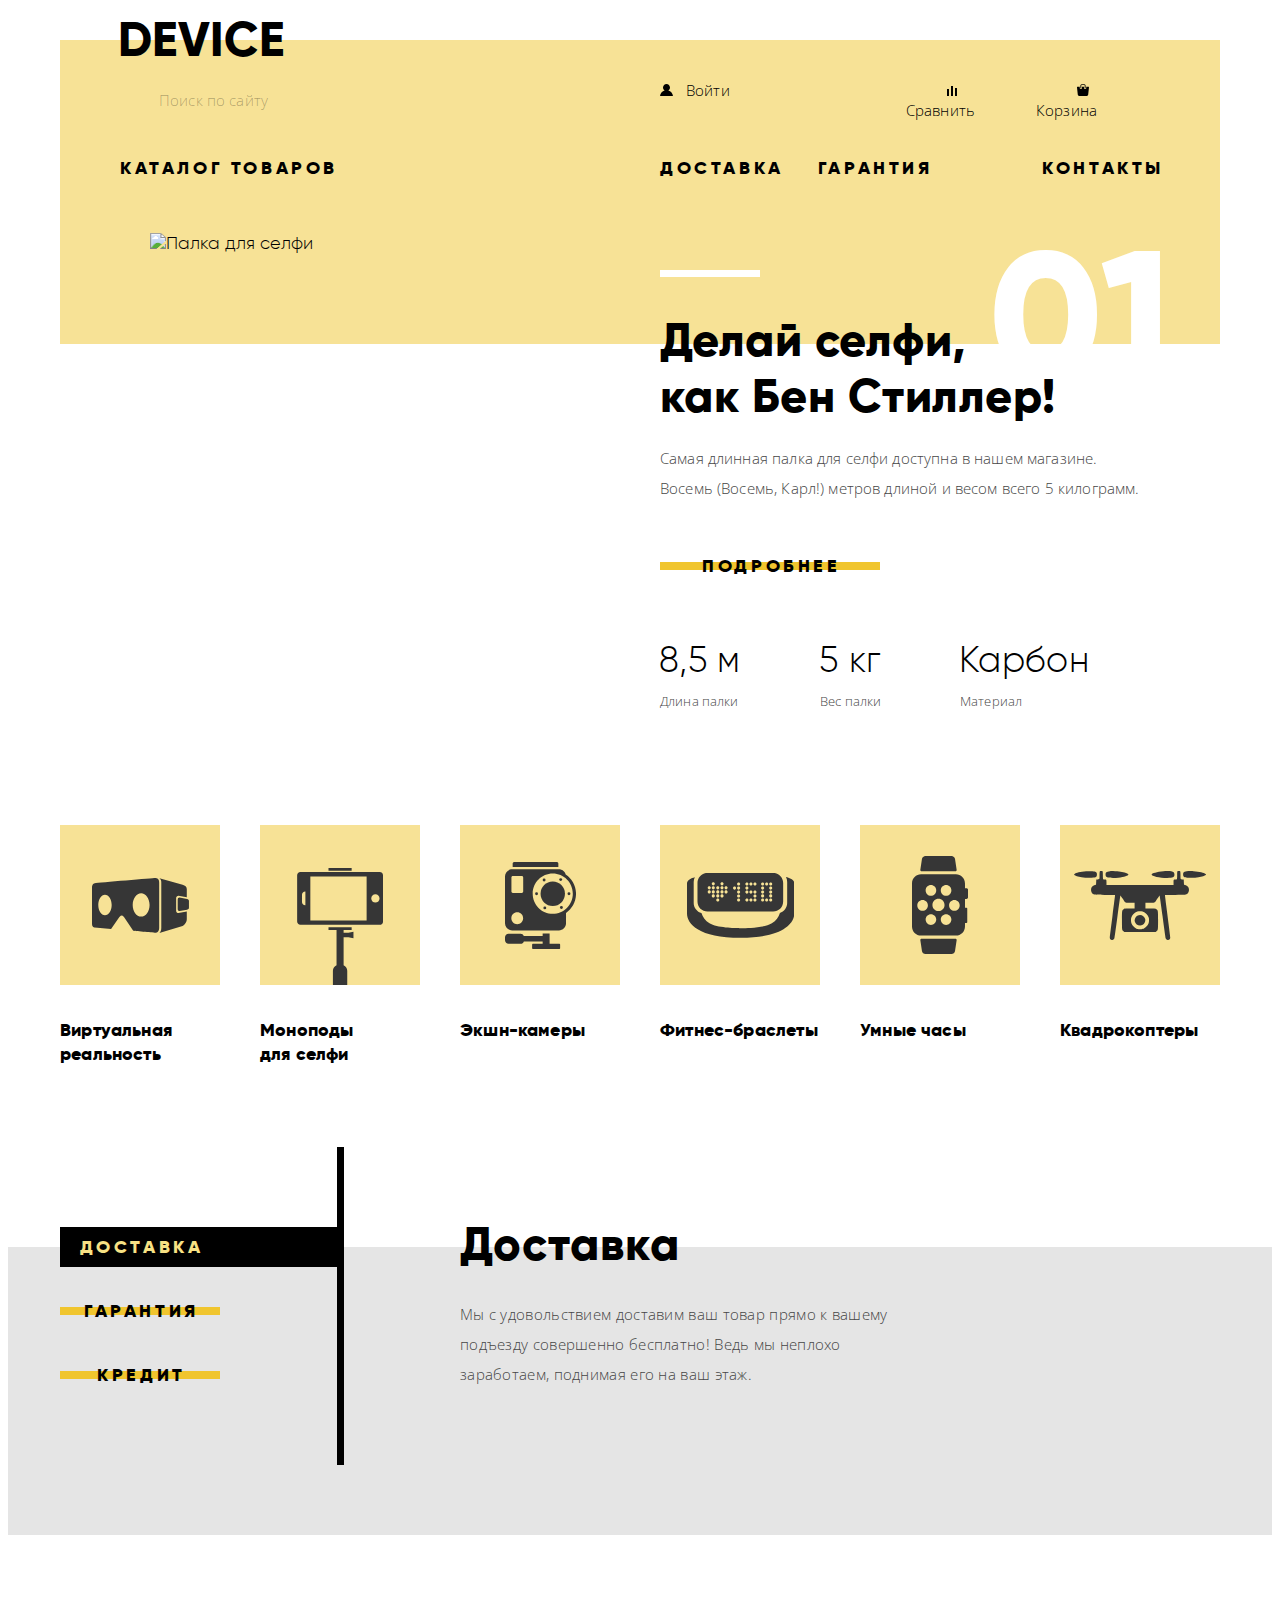
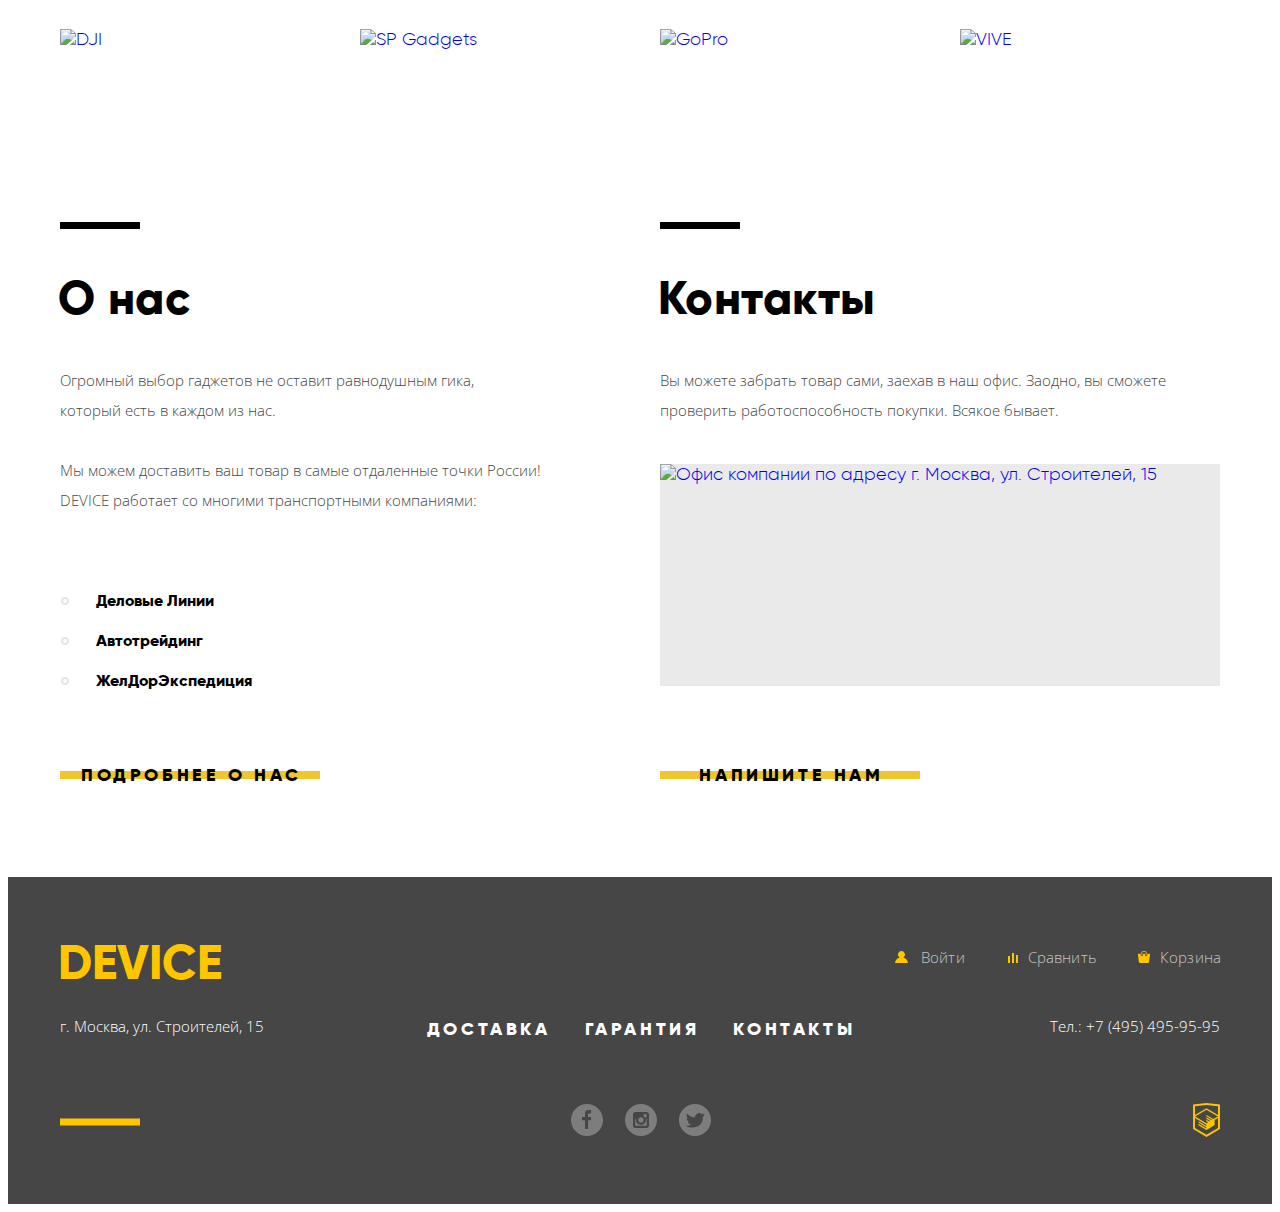
==== commit 6068ca8c: "Оживление всплывающих окон" ====
--- a/index.html
+++ b/index.html
@@ -6,8 +6,8 @@
   <meta http-equiv="x-ua-compatible" content="ie=edge">
   <title>DEVICE</title>
   <link href="https://fonts.googleapis.com/css?family=Open+Sans:300,400&amp;subset=cyrillic" rel="stylesheet">
-  <link rel="stylesheet" href="css/normalize.css">
-  <link rel="stylesheet" href="css/style.css">
+  <link rel="stylesheet" href="css/normalize.min.css">
+  <link rel="stylesheet" href="css/style.min.css">
 </head>
 
 <body>
@@ -15,29 +15,29 @@
   <!-- SVG -->
 
   <svg class="svg-symb" xmlns="http://www.w3.org/2000/svg">  
-    <symbol id="login-icon" width="13" height="12" viewBox="0 0 13 12">
+    <symbol id="login-icon" viewBox="0 0 13 12">
       <path d="M.032 12h12.937c-.163-2.643-2.074-4.837-4.671-5.543 1.008-.611 1.687-1.707 1.687-2.972C9.985 1.561 8.425 0 6.5 0S3.015 1.561 3.015 3.485c0 1.264.68 2.361 1.688 2.972C2.106 7.163.194 9.357.032 12z"/>
     </symbol> 
   
-    <symbol id="compare-icon" width="10" height="10" viewBox="0 0 10 10">
+    <symbol id="compare-icon" viewBox="0 0 10 10">
       <path d="M8 2h1.984v8H8zM0 3h1.984v7H0zM4 0h2v10H4z"/>
     </symbol> 
     
-    <symbol id="cart-icon" width="12" height="12" viewBox="0 0 12 12">
+    <symbol id="cart-icon" viewBox="0 0 12 12">
       <path d="M11.864 3.017c-.082-.098-.203-.154-.327-.154H9.225V4.09c0 .563-.484 1.022-1.08 1.022-.594 0-1.078-.458-1.078-1.022V2.863H4.909V4.09c0 .563-.485 1.022-1.08 1.022-.595 0-1.078-.458-1.078-1.022V2.863H.438c-.125 0-.243.056-.327.154-.083.098-.123.228-.108.358l.776 7.134c.015.806.642 1.455 1.411 1.455h7.595c.77 0 1.396-.649 1.411-1.455l.776-7.134c.015-.13-.026-.26-.108-.358z"/>
       <path d="M3.829 4.499c.239 0 .433-.184.433-.409V1.84c0-.632.672-1.022 1.295-1.022h1.079c.655 0 1.078.401 1.078 1.022v2.25c0 .225.194.409.431.409.239 0 .433-.184.433-.409V1.84C8.577.773 7.761 0 6.636 0H5.557c-1.19 0-2.159.826-2.159 1.84v2.25c0 .225.194.409.431.409z"/>
     </symbol>
     
-    <symbol id="popular-1" width="97" height="55" viewBox="0 0 97 55">
+    <symbol id="popular-1" viewBox="0 0 97 55">
       <path d="M84.131 32.639V20.003c0-1.309 1.045-2.37 2.335-2.37l8.326 1.581V11.02c0-2.355-1.708-3.431-4.202-4.265L67.403.175c1.616 1.391 1.889 2.04 1.889 4.396V49.78c0 2.356-.45 4.066-1.967 5.21l23.265-7.065c2.401-.833 4.202-4.216 4.202-6.572V33.44l-8.326 1.567c-1.29.002-2.335-1.06-2.335-2.368z"/>
       <path d="M95.129 20.979l-7.598-1.444c-1.008 0-1.824.829-1.824 1.851v9.868c0 1.023.816 1.852 1.824 1.852l7.598-1.431c1.154-.419 1.824-.829 1.824-1.852V22.83c0-1.022-.766-1.507-1.824-1.851zM67.17 4.483c0-5.08-4.232-4.459-4.232-4.459S5.832 4.738 2.838 5.145.001 9.532.001 9.532 0 42.069 0 45.812s2.599 3.753 2.599 3.753l16.477 1.403L27.212 39.3s1.109-1.828 2.505-1.828c1.397 0 2.432 1.861 2.432 1.861l9.061 13.521s18.895 1.909 22.521 1.909c3.626-.001 3.439-5.024 3.439-5.024V4.483zM12.982 37.192c-3.698 0-6.696-4.601-6.696-10.275s2.998-10.275 6.696-10.275c3.698 0 6.696 4.601 6.696 10.275s-2.998 10.275-6.696 10.275zm36.158 1.426c-4.662 0-8.441-5.239-8.441-11.701 0-6.463 3.78-11.702 8.441-11.702 4.662 0 8.442 5.239 8.442 11.702 0 6.462-3.78 11.701-8.442 11.701z"/>
     </symbol>
     
-    <symbol id="popular-2" width="86" height="117" viewBox="0 0 86 117">      
+    <symbol id="popular-2" viewBox="0 0 86 117">      
       <path d="M82.821 4.011H3.33C1.569 4.011.142 5.438.142 7.199v46.413c0 1.763 1.427 3.189 3.188 3.189h79.492c1.762 0 3.189-1.427 3.189-3.189V7.199c0-1.761-1.428-3.188-3.19-3.188zM8.392 37.236h-.226c-1.762 0-3.189-1.429-3.189-3.189v-7.283c0-1.761 1.427-3.188 3.189-3.188h.226v13.66zm61.231 15.172H13.341V8.402h56.282v44.006zM78.4 34.552c-2.289 0-4.146-1.855-4.146-4.147s1.856-4.147 4.146-4.147c2.291 0 4.148 1.855 4.148 4.147s-1.857 4.147-4.148 4.147zM31.497 0h23.157v2.758H31.497zm15.111 64.861v-2.973h8.046V59.13H31.498v2.758h8.045v35.246c-2.139.938-3.635 3.072-3.635 5.559V117h14.335v-14.307c0-2.486-1.495-4.621-3.636-5.557v-27.99h4.796l5.051 1.213v-6.711l-5.051 1.213h-4.795z"/>
     </symbol>
     
-    <symbol id="popular-3" width="71" height="87" viewBox="0 0 71 87">
+    <symbol id="popular-3" viewBox="0 0 71 87">
       <path d="M53.349 1.49c0-.736-.578-1.49-1.311-1.49H9.053C8.32 0 7.672.754 7.672 1.49v3.522h45.676V1.49zm.853 80.319h-9.597V71.426h-6.958v2.507H18.774c-.537-1.254-1.757-2.148-3.181-2.148H3.559C1.642 71.784 0 73.387 0 75.311v3.018c0 1.924 1.642 3.48 3.559 3.48h12.035c1.511 0 2.792-.896 3.269-2.326h18.785v2.326H28.13c-.533 0-1.01.437-1.01.972v3.172c0 .535.478 1.048 1.01 1.048h26.072c.533 0 .93-.513.93-1.048V82.78c0-.535-.397-.971-.93-.971zm6.464-69.419c-.861-2.937-3.567-5.05-6.771-5.05H7.148C3.25 7.34 0 10.449 0 14.361v46.9c0 3.912 3.25 7.121 7.148 7.121h46.747c3.898 0 7.126-3.209 7.126-7.121V50.915c6.066-4.204 10.001-11.211 10.001-19.164-.001-8.079-4.132-15.181-10.356-19.361zM12.238 62.151c-3.259 0-5.901-2.65-5.901-5.921 0-3.27 2.642-5.922 5.901-5.922s5.902 2.652 5.902 5.922c0 3.271-2.643 5.921-5.902 5.921zm5.961-32.605c0 .786-.635 1.422-1.418 1.422h-8.94c-.783 0-1.418-.637-1.418-1.422v-14.16c0-.786.635-1.423 1.418-1.423h8.939c.783 0 1.418.637 1.418 1.423v14.16zm29.563 22.312c-11.076 0-20.057-9.01-20.057-20.123s8.98-20.124 20.057-20.124c11.077 0 20.058 9.01 20.058 20.124s-8.981 20.123-20.058 20.123z"/>
       <ellipse cx="47.762" cy="31.735" rx="12.188" ry="12.229"/>
       <circle cx="31.562" cy="31.736" r="1.435"/>
@@ -48,35 +48,35 @@
       <circle cx="39.828" cy="45.906" r="1.435"/>
     </symbol>
     
-    <symbol id="popular-4" width="107" height="65" viewBox="0 0 107 65">
+    <symbol id="popular-4" viewBox="0 0 107 65">
       <path d="M98.967 4.074c.752 1.441 1.209 3.08 1.209 4.818v21.102c0 4.616-3.092 8.527-7.246 9.9-1.325 3.987-3.778 7.854-8.051 10.432-8.676 5.231-31.124 4.837-31.198 4.837-.078 0-22.513.395-31.189-4.837-4.216-2.545-6.708-6.347-8.042-10.279-4.418-1.209-7.756-5.251-7.756-10.053V8.893c0-1.688.427-3.282 1.139-4.693C4.17 5.109 0 6.918 0 10.434v29.983C0 50.668 11.839 64.85 53.657 64.85c41.82 0 53.657-14.182 53.657-24.433V10.434c-.001-3.684-4.576-5.494-8.347-6.36z"/>
       <path d="M20.561 38.459h65.523c5.564 0 10.074-4.513 10.074-10.077V9.935c0-5.563-4.51-10.075-10.074-10.075H20.561c-5.564 0-10.075 4.511-10.075 10.075v18.447c0 5.564 4.511 10.077 10.075 10.077zM83.695 9.468c.867 0 1.569.703 1.569 1.57 0 .866-.702 1.569-1.569 1.569s-1.568-.703-1.568-1.569c0-.868.701-1.57 1.568-1.57zm0 4.039c.867 0 1.569.703 1.569 1.568 0 .867-.702 1.569-1.569 1.569s-1.568-.702-1.568-1.569c0-.865.701-1.568 1.568-1.568zm0 4.039c.867 0 1.569.702 1.569 1.569 0 .866-.702 1.569-1.569 1.569s-1.568-.703-1.568-1.569c0-.867.701-1.569 1.568-1.569zm0 3.827c.867 0 1.569.704 1.569 1.569 0 .867-.702 1.568-1.569 1.568s-1.568-.701-1.568-1.568c0-.866.701-1.569 1.568-1.569zm0 4.039c.867 0 1.569.702 1.569 1.569 0 .865-.702 1.568-1.569 1.568s-1.568-.704-1.568-1.568c0-.867.701-1.569 1.568-1.569zM79.656 9.468c.867 0 1.568.703 1.568 1.57 0 .866-.701 1.569-1.568 1.569-.865 0-1.568-.703-1.568-1.569 0-.868.703-1.57 1.568-1.57zm0 15.944c.867 0 1.568.702 1.568 1.569 0 .865-.701 1.568-1.568 1.568-.865 0-1.568-.704-1.568-1.568 0-.867.703-1.569 1.568-1.569zM75.619 9.468c.865 0 1.568.703 1.568 1.57 0 .866-.703 1.569-1.568 1.569-.867 0-1.569-.703-1.569-1.569 0-.868.702-1.57 1.569-1.57zm0 4.039c.865 0 1.568.703 1.568 1.568 0 .867-.703 1.569-1.568 1.569-.867 0-1.569-.702-1.569-1.569 0-.865.702-1.568 1.569-1.568zm0 4.039c.865 0 1.568.702 1.568 1.569 0 .866-.703 1.569-1.568 1.569-.867 0-1.569-.703-1.569-1.569 0-.867.702-1.569 1.569-1.569zm0 3.827c.865 0 1.568.704 1.568 1.569 0 .867-.703 1.568-1.568 1.568-.867 0-1.569-.701-1.569-1.568 0-.866.702-1.569 1.569-1.569zm0 4.039c.865 0 1.568.702 1.568 1.569 0 .865-.703 1.568-1.568 1.568-.867 0-1.569-.704-1.569-1.568 0-.867.702-1.569 1.569-1.569zM67.965 9.468c.867 0 1.568.703 1.568 1.57 0 .866-.701 1.569-1.568 1.569s-1.568-.703-1.568-1.569c-.001-.868.703-1.57 1.568-1.57zm0 8.078c.867 0 1.568.702 1.568 1.569 0 .866-.701 1.569-1.568 1.569s-1.568-.703-1.568-1.569c-.001-.867.703-1.569 1.568-1.569zm0 3.881c.867 0 1.568.701 1.568 1.568 0 .865-.701 1.569-1.568 1.569s-1.568-.704-1.568-1.569c-.001-.867.703-1.568 1.568-1.568zm0 3.985c.867 0 1.568.702 1.568 1.569 0 .865-.701 1.568-1.568 1.568s-1.568-.704-1.568-1.568c-.001-.867.703-1.569 1.568-1.569zM63.926 9.468c.867 0 1.57.703 1.57 1.57 0 .866-.703 1.569-1.57 1.569-.865 0-1.569-.703-1.569-1.569-.001-.868.704-1.57 1.569-1.57zm0 8.078c.867 0 1.57.702 1.57 1.569 0 .866-.703 1.569-1.57 1.569-.865 0-1.569-.703-1.569-1.569-.001-.867.704-1.569 1.569-1.569zm0 7.866c.867 0 1.57.702 1.57 1.569 0 .865-.703 1.568-1.57 1.568-.865 0-1.569-.704-1.569-1.568-.001-.867.704-1.569 1.569-1.569zM59.888 9.468c.865 0 1.569.703 1.569 1.57 0 .866-.704 1.569-1.569 1.569-.867 0-1.568-.703-1.568-1.569-.001-.868.701-1.57 1.568-1.57zm0 4.039c.865 0 1.569.703 1.569 1.568 0 .867-.704 1.569-1.569 1.569-.867 0-1.568-.702-1.568-1.569-.001-.865.701-1.568 1.568-1.568zm0 4.039c.865 0 1.569.702 1.569 1.569 0 .866-.704 1.569-1.569 1.569-.867 0-1.568-.703-1.568-1.569-.001-.867.701-1.569 1.568-1.569zm0 7.866c.865 0 1.569.702 1.569 1.569 0 .865-.704 1.568-1.569 1.568-.867 0-1.568-.704-1.568-1.568-.001-.867.701-1.569 1.568-1.569zm-8.29-15.944c.867 0 1.569.703 1.569 1.57 0 .866-.702 1.569-1.569 1.569s-1.568-.703-1.568-1.569c-.001-.868.701-1.57 1.568-1.57zm0 4.039c.867 0 1.569.703 1.569 1.568 0 .867-.702 1.569-1.569 1.569s-1.568-.702-1.568-1.569c-.001-.865.701-1.568 1.568-1.568zm0 4.039c.867 0 1.569.702 1.569 1.569 0 .866-.702 1.569-1.569 1.569s-1.568-.703-1.568-1.569c-.001-.867.701-1.569 1.568-1.569zm0 3.881c.867 0 1.569.701 1.569 1.568 0 .865-.702 1.569-1.569 1.569s-1.568-.704-1.568-1.569c-.001-.867.701-1.568 1.568-1.568zm0 3.985c.867 0 1.569.702 1.569 1.569 0 .865-.702 1.568-1.569 1.568s-1.568-.704-1.568-1.568c-.001-.867.701-1.569 1.568-1.569zm-4.039-11.905c.867 0 1.568.703 1.568 1.568 0 .867-.701 1.569-1.568 1.569s-1.569-.702-1.569-1.569c0-.865.701-1.568 1.569-1.568zm-8.502-.212c.865 0 1.569.703 1.569 1.568 0 .867-.704 1.569-1.569 1.569-.867 0-1.571-.703-1.571-1.569 0-.865.703-1.568 1.571-1.568zm0 4.038c.865 0 1.569.703 1.569 1.57 0 .866-.704 1.57-1.569 1.57-.867 0-1.571-.704-1.571-1.57 0-.867.703-1.57 1.571-1.57zm-4.039-8.078c.865 0 1.568.703 1.568 1.57 0 .866-.704 1.568-1.568 1.568-.867 0-1.569-.703-1.569-1.568 0-.867.701-1.57 1.569-1.57zm0 4.04c.865 0 1.568.703 1.568 1.568 0 .867-.704 1.569-1.568 1.569-.867 0-1.569-.703-1.569-1.569 0-.865.701-1.568 1.569-1.568zm0 4.038c.865 0 1.568.703 1.568 1.57 0 .866-.704 1.57-1.568 1.57-.867 0-1.569-.704-1.569-1.57 0-.867.701-1.57 1.569-1.57zm0 4.04c.865 0 1.568.704 1.568 1.569 0 .867-.704 1.568-1.568 1.568-.867 0-1.569-.701-1.569-1.568 0-.866.701-1.569 1.569-1.569zm-4.254-8.078c.867 0 1.569.703 1.569 1.568 0 .867-.702 1.569-1.569 1.569s-1.568-.703-1.568-1.569c0-.865.701-1.568 1.568-1.568zm0 4.038c.867 0 1.569.703 1.569 1.57 0 .866-.702 1.57-1.569 1.57s-1.568-.704-1.568-1.57c0-.867.701-1.57 1.568-1.57zm0 4.04c.867 0 1.569.704 1.569 1.569 0 .867-.702 1.568-1.569 1.568s-1.568-.701-1.568-1.568c0-.866.701-1.569 1.568-1.569zm0 4.039c.867 0 1.569.702 1.569 1.569 0 .865-.702 1.568-1.569 1.568s-1.568-.704-1.568-1.568c0-.867.701-1.569 1.568-1.569zM26.3 9.255c.867 0 1.571.703 1.571 1.57 0 .866-.704 1.568-1.571 1.568-.865 0-1.569-.703-1.569-1.568 0-.867.704-1.57 1.569-1.57zm0 4.04c.867 0 1.571.703 1.571 1.568 0 .867-.704 1.569-1.571 1.569-.865 0-1.569-.703-1.569-1.569 0-.865.704-1.568 1.569-1.568zm0 4.038c.867 0 1.571.703 1.571 1.57 0 .866-.704 1.57-1.571 1.57-.865 0-1.569-.704-1.569-1.57 0-.867.704-1.57 1.569-1.57zm0 4.04c.867 0 1.571.704 1.571 1.569 0 .867-.704 1.568-1.571 1.568-.865 0-1.569-.701-1.569-1.568 0-.866.704-1.569 1.569-1.569zm-4.037-8.078c.865 0 1.569.703 1.569 1.568 0 .867-.704 1.569-1.569 1.569-.867 0-1.569-.703-1.569-1.569 0-.865.702-1.568 1.569-1.568zm0 4.038c.865 0 1.569.703 1.569 1.57 0 .866-.704 1.57-1.569 1.57-.867 0-1.569-.704-1.569-1.57 0-.867.702-1.57 1.569-1.57z"/>
     </symbol>
     
-    <symbol id="popular-5" width="56" height="98" viewBox="0 0 56 98">
+    <symbol id="popular-5" viewBox="0 0 56 98">
       <path d="M54.494 32.197h-1.515v-4.64c0-5.052-4.087-9.186-9.082-9.186H9.082C4.086 18.372 0 22.505 0 27.557v42.868c0 5.052 4.087 9.185 9.083 9.185h34.815c4.995 0 9.082-4.133 9.082-9.185V67.01h1.515c.415 0 .757-.344.757-.764V52.467c0-.421-.342-.766-.757-.766H52.98v-8.788h1.515c.832 0 1.514-.688 1.514-1.531v-7.654c-.001-.842-.683-1.531-1.515-1.531zm-20.412-3.109c2.926 0 5.299 2.398 5.299 5.358s-2.373 5.358-5.299 5.358-5.298-2.398-5.298-5.358 2.372-5.358 5.298-5.358zm-15.137 0c2.925 0 5.298 2.398 5.298 5.358s-2.373 5.358-5.298 5.358c-2.926 0-5.298-2.398-5.298-5.358s2.372-5.358 5.298-5.358zM5.297 49.397c0-2.959 2.371-5.358 5.298-5.358 2.926 0 5.298 2.399 5.298 5.358 0 2.959-2.373 5.358-5.298 5.358-2.927.001-5.298-2.399-5.298-5.358zm13.648 19.497c-2.926 0-5.298-2.398-5.298-5.358s2.372-5.358 5.298-5.358c2.925 0 5.298 2.398 5.298 5.358s-2.373 5.358-5.298 5.358zm1.49-19.903c0-3.382 2.711-6.124 6.055-6.124s6.055 2.742 6.055 6.124-2.711 6.124-6.055 6.124c-3.344-.001-6.055-2.742-6.055-6.124zm13.647 19.903c-2.926 0-5.298-2.398-5.298-5.358s2.372-5.358 5.298-5.358 5.299 2.398 5.299 5.358-2.373 5.358-5.299 5.358zm8.302-14.138c-2.927 0-5.298-2.399-5.298-5.358 0-2.959 2.371-5.358 5.298-5.358 2.926 0 5.298 2.399 5.298 5.358 0 2.958-2.372 5.358-5.298 5.358zM9.646 15.31h33.687c.843 0 1.432-.681 1.306-1.514L43.023 3.028s0-.001-.002-.002C42.771 1.362 41.189 0 39.506 0H13.474c-1.686 0-3.268 1.362-3.517 3.028L8.342 13.795c-.125.833.461 1.515 1.304 1.515zm33.687 67.361H9.646c-.843 0-1.429.683-1.304 1.516l1.615 10.767c.25 1.666 1.832 3.028 3.516 3.028h26.032c1.684 0 3.266-1.362 3.517-3.026v-.002l1.615-10.767c.128-.833-.461-1.516-1.304-1.516z"/>
     </symbol>
     
-    <symbol id="popular-6" width="132" height="69" viewBox="0 0 132 69">
+    <symbol id="popular-6" viewBox="0 0 132 69">
       <path d="M12.0522.2579C6.5073.7452 1.8383 1.8507.5752 2.9303c-.7227.6162-.7227.6162-.2324 1.1562.6445.7197 3.7134 1.645 7.2476 2.2363 3.998.668 12.5098.6934 13.7231.0513 1.2119-.668 1.624-1.4136 1.624-2.9814 0-1.6187-.6191-2.416-2.2178-2.8525C19.2739.1543 14.9414 0 12.0522.2579zm13.7222.2304c-.1294.2832-.2583 2.1079-.2583 4.1118 0 4.061.1553 3.7783-2.1919 3.9331l-1.0308.0771-.1294 2.5444-.1289 2.5439-1.1865.2832c-2.5791.668-3.999 2.5952-3.7915 5.2944.1279 1.9272 1.0308 3.3408 2.5786 4.0869 1.1089.5132 1.4697.5381 11.2461.5381 5.5449 0 10.1372.0786 10.1885.1807.0508.1284-1.1094 9.4072-2.5796 20.6387-1.4448 11.2305-2.6831 20.9971-2.7085 21.666-.0513 1.6172.8262 2.6211 2.3477 2.6211 1.2373 0 2.0117-.6416 2.3213-1.9014.1294-.5137 1.4956-10.333 3.0181-21.8213 1.522-11.4629 2.8628-20.8687 2.9404-20.8687.103 0 1.083 1.4131 2.1924 3.1357 2.9399 4.626 2.3989 4.3169 7.6353 4.3169h4.3584v5.6298l-5.1328.0771c-4.7202.0771-5.21.127-5.8813.6152-1.5728 1.1572-1.625 1.415-1.625 10.9766 0 9.5342.0264 9.792 1.5225 11.0498l.8511.6953h31.3652l.8506-.6953c1.4961-1.2578 1.5205-1.5156 1.5205-11.0498 0-9.5615-.0508-9.8193-1.623-10.9766-.6709-.4883-1.1611-.5381-5.8818-.6152l-5.1318-.0771v-5.6298h4.3594c5.2344 0 4.6934.3091 7.6338-4.3169 1.1104-1.7227 2.0898-3.1357 2.1934-3.1357.0762 0 1.4189 9.4058 2.9395 20.8687 1.5225 11.4883 2.8896 21.3076 3.0186 21.8213.3096 1.2598 1.082 1.9014 2.3213 1.9014 1.5215 0 2.3994-1.0039 2.3467-2.6211-.0254-.6689-1.2637-10.4355-2.709-21.666-1.4688-11.2314-2.6309-20.5103-2.5781-20.6387.0508-.1021 4.6416-.1807 10.1895-.1807 9.7754 0 10.1357-.0249 11.2441-.5381 1.5479-.7461 2.4502-2.1597 2.5791-4.0869.207-2.6992-1.2109-4.6265-3.791-5.2944l-1.1875-.2832-.127-2.5439-.1289-2.5444-1.0322-.0771c-2.3467-.1548-2.1934.1279-2.1934-3.9331 0-2.0039-.1279-3.8286-.2568-4.1118-.2061-.3599-.543-.4883-1.3672-.4883-.6191 0-1.2383.1284-1.4199.3086-.2061.2056-.3096 1.4653-.3096 3.9321 0 2.4673-.1025 3.7271-.3096 3.9321-.1797.1797-.9014.3081-1.6494.3081-1.626 0-1.6514.0522-1.6514 3.1104v2.2871H32.4805v-2.2871c0-3.0581-.0249-3.1104-1.6499-3.1104-.7485 0-1.4702-.1284-1.6504-.3081-.2075-.2051-.3101-1.4648-.3101-3.9321 0-2.4668-.103-3.7266-.3096-3.9321C28.3798.1284 27.7602 0 27.1416 0c-.8247 0-1.1602.1285-1.3672.4883zm42.8428 40.1201c2.8887.8984 5.3916 3.3926 6.166 6.168.4385 1.543.3096 4.2158-.2842 5.7832-.6963 1.875-2.6846 4.0098-4.5654 4.9355-1.29.6416-1.7539.7188-3.9209.7188-2.1665 0-2.6309-.0771-3.9204-.7188-1.8843-.9258-3.8691-3.0605-4.5659-4.9355-.5928-1.5674-.7227-4.2402-.2837-5.7832.748-2.7236 3.2495-5.2695 6.0615-6.168 2.0122-.6425 3.3003-.6425 5.313 0z"/>
       <path d="M63.7939 44.4375c-2.0366.9258-3.5068 3.6494-3.0688 5.7305.7739 3.6768 4.8232 5.5527 7.9956 3.7021 1.9854-1.1582 2.9912-3.5469 2.4512-5.7832-.5684-2.3906-2.7344-4.1377-5.1592-4.1377-.6455.0001-1.6255.2315-2.2188.4883zM36.0918.1543c-3.9204.668-4.5132 1.1309-4.5132 3.4438 0 1.8247.4639 2.416 2.2681 2.9556 1.5498.4624 7.1724.5142 10.5.1284 6.8608-.8223 11.3218-2.5444 9.6987-3.752-1.2651-.8999-4.9023-1.8765-9.0542-2.3901C42.5156.232 36.9951 0 36.0918.1543zm53.3926.1036c-6.3193.5903-11.8643 2.0811-11.8643 3.186 0 1.7222 7.8408 3.4697 15.6299 3.4956 5.8037 0 7.1963-.6421 7.1963-3.3413 0-1.8242-.6191-2.6216-2.373-3.084C96.4238.1026 92.3984 0 89.4844.2579zm23.292.0254c-1.7803.231-3.0186.7705-3.4307 1.4907-.3867.7705-.3096 2.9038.1543 3.5718.9277 1.311 1.6523 1.4653 7.0684 1.4653 3.6611 0 5.8018-.1289 7.8662-.4883 3.5342-.5913 6.6035-1.5166 7.248-2.2363.4902-.54.4902-.54-.2324-1.1562-1.3408-1.1309-5.958-2.1851-11.916-2.6724-3.4815-.2832-4.4883-.2832-6.7578.0254z"/>
     </symbol>
     
-    <symbol id="fb-icon" width="32" height="32" viewBox="0 0 32 32">
+    <symbol id="fb-icon" viewBox="0 0 32 32">
       <path d="M16 0C7.164 0 0 7.163 0 16s7.164 16 16 16c8.837 0 16-7.164 16-16S24.837 0 16 0zm4.062 9.455h-3.021v3.444h3.021v3.445h-3.021v8.61H14.02v-8.61H11v-3.445h3.021V9.455c0-1.902 1.353-3.445 3.021-3.445h3.021v3.445z"/>
     </symbol>
     
-    <symbol id="in-icon" width="32" height="32" viewBox="0 0 32 32">     
+    <symbol id="in-icon" viewBox="0 0 32 32">     
       <path d="M20.916 16c0 2.728-2.211 4.938-4.938 4.938s-4.939-2.21-4.939-4.938c0-.394.051-.773.138-1.14h-.897v6.838h11.396V14.86h-.897c.086.367.137.746.137 1.14z"/>
       <path d="M15.978 18.659c1.466 0 2.659-1.193 2.659-2.659s-1.193-2.659-2.659-2.659c-1.466 0-2.659 1.193-2.659 2.659s1.192 2.659 2.659 2.659zm2.659-8.357h3.039v3.039h-3.039z"/>
       <path d="M16 0C7.164 0 0 7.164 0 16c0 8.837 7.164 16 16 16 8.837 0 16-7.163 16-16 0-8.836-7.163-16-16-16zm7.955 21.698c0 1.254-1.025 2.279-2.279 2.279H10.279C9.026 23.978 8 22.952 8 21.698V10.302c0-1.253 1.026-2.279 2.279-2.279h11.396c1.254 0 2.279 1.026 2.279 2.279v11.396z"/>  
     </symbol>
     
-    <symbol id="tw-icon" width="32" height="32" viewBox="0 0 32 32">      
+    <symbol id="tw-icon" viewBox="0 0 32 32">      
       <path d="M16 0C7.164 0 0 7.164 0 16c0 8.837 7.164 16 16 16 8.837 0 16-7.163 16-16 0-8.836-7.163-16-16-16zm7.944 12.809c-.251 6.516-3.463 10.832-10.992 10.702h-.486c-.447 0-4.543-.443-5.344-1.823 2.479.19 4.247-.406 5.12-1.136-1.048-.289-2.923-.461-3.251-2.848.384.104.618.221 1.299.113-1.307-.824-2.758-1.519-2.679-3.643.311.317 1.164.518 1.46.457-.768-.233-2.149-3.244-.974-4.781 1.984 1.79 4.075 3.482 7.804 3.643.227-2.214 1.24-3.699 3.168-4.325 1.84-.479 3.255.26 3.901 1.138.737-.224 1.453-.466 2.193-.685-.004.833-.569 1.463-.935 1.709.747.165 1.423-.475 1.423-.475-.184.963-1.094 1.725-1.707 1.954z"/>
     </symbol>
     
-    <symbol id="academy-logo" width="27" height="34" viewBox="0 0 26.943 34.09">      
+    <symbol id="academy-logo" viewBox="0 0 26.943 34.09">      
       <path d="M13.62.017L13.472 0 0 1.412v24.661l13.473 8.017 13.43-7.99.042-.025V1.412L13.62.017zm11.399 12.11L13.495 5.334l-.001-.104-.087.05-.088-.056v.109L1.925 12.118V3.147l11.548-1.212L25.02 3.147v8.98zm-11.614-5.34L24.923 13.5l-4.479 2.64-7.093-4.221-.014 1.415 5.904 3.513-.86.507-5.03-2.992-.014 1.415 3.827 2.275-.782.523-3.031-1.787-.014 1.413 1.853 1.091-1.8 1.081-11.356-6.751 11.371-6.835zm-11.48 8.34l11.411 6.791.016 1.044-7.942-4.728-.015 1.416 7.979 4.795.018 1.076-7.973-4.74-.013 1.414 8.021 4.822.046.025 8.143-4.872-.011-5.177 3.415-2.036v10.021L13.472 31.85 1.925 24.979v-9.852z"/>
     </symbol>
      
@@ -99,28 +99,31 @@
           <ul class="user-navigation">
             <li>
               <a class="login-btn" href="#">
-              <span class="login-icon">
-                <svg>
-                  <use xlink:href="#login-icon"/>
-                </svg>
-              </span>Войти</a>
+                <span class="login-icon">
+                  <svg width="13" height="12">
+                    <use xlink:href="#login-icon"/>
+                  </svg>
+                </span>Войти
+              </a>
             </li>
           </ul>
           <p class="compare">
             <a class="compare-btn" href="#">
-               <span class="compare-icon">
-                <svg>
+              <span class="compare-icon">
+                <svg width="10" height="10">
                   <use xlink:href="#compare-icon"/>
                 </svg>
-              </span>Сравнить</a>
+              </span>Сравнить
+            </a>
           </p>
           <p class="cart">
             <a class="cart-btn" href="#">
               <span class="cart-icon">
-                <svg>
+                <svg width="12" height="12">
                   <use xlink:href="#cart-icon"/>
                 </svg>
-              </span>Корзина</a>
+              </span>Корзина
+            </a>
           </p>
         </div>
       </div>
@@ -159,6 +162,7 @@
 
     </header>
   </div>
+  
   <!-- Основная часть (контент) -->
 
   <main class="index-page">
@@ -190,7 +194,7 @@
               <span class="slide-number">01</span>
               <b class="slide-heading">Делай селфи, как&nbsp;Бен&nbsp;Стиллер!</b>
               <p class="slide-description">
-                Самая длинная палка для селфи доступна в&nbsp;нашем магазине.<br>Восемь (Восемь, Карл!) метров длиной и&nbsp;весом всего 5&nbsp;килограмм.
+                Самая длинная палка для селфи доступна в&nbsp;нашем магазине. Восемь&nbsp;(Восемь, Карл!) метров длиной и&nbsp;весом всего 5&nbsp;килограмм.
               </p>
               <a class="btn about-btn" href="#">Подробнее</a>
               <table class="parameters">
@@ -238,7 +242,7 @@
               <span class="slide-number">03</span>
               <b class="slide-heading">Порхает&nbsp;как&nbsp;бабочка, жалит как&nbsp;пчела!</b>
               <p class="slide-description">
-                Этот обычный, на&nbsp;первый взгляд, квадрокоптер оснащен мощным лазером, замаскированным под стандартную камеру.
+                Этот обычный, на&nbsp;первый взгляд, квадрокоптер оснащен мощным&nbsp;лазером, замаскированным под стандартную камеру.
               </p>
               <a class="btn about-btn" href="#">Подробнее</a>
               <table class="parameters">
@@ -268,57 +272,62 @@
           <li class="popular-card">
             <a href="#">
               <div class="popular-box box-vr">
-                <svg>
+                <svg width="97" height="55">
                   <use xlink:href="#popular-1"/>
                 </svg>
               </div>
               <p>Виртуальная реальность</p>
             </a>
           </li>
+          
           <li class="popular-card">
             <a href="catalog.html">
               <div class="popular-box box-selfie">
-                <svg>
+                <svg width="86" height="117">
                   <use xlink:href="#popular-2"/>
                 </svg>
               </div>
               <p>Моноподы для&nbsp;селфи</p>
             </a>
           </li>
+          
           <li class="popular-card">
             <a href="#">
               <div class="popular-box box-camera">
-                <svg>
+                <svg width="71" height="87">
                   <use xlink:href="#popular-3"/>
                 </svg>
               </div>
               <p>Экшн-камеры</p>
             </a>
           </li>
+          
           <li class="popular-card">
             <a href="#">
               <div class="popular-box box-band">
-                <svg>
+                <svg width="107" height="65">
                   <use xlink:href="#popular-4"/>
                 </svg>
               </div>
               <p>Фитнес-браслеты</p>
             </a>
           </li>
+          
           <li class="popular-card">
             <a href="#">
               <div class="popular-box box-watch">
-                <svg>
+                <svg width="56" height="98">
                   <use xlink:href="#popular-5"/>
                 </svg>
               </div>
               <p>Умные часы</p>
             </a>
           </li>
+          
           <li class="popular-card">
             <a href="#">
               <div class="popular-box box-drone">
-                <svg>
+                <svg width="132" height="69">
                   <use xlink:href="#popular-6"/>
                 </svg>
               </div>
@@ -352,14 +361,13 @@
 
             <li class="service warranty">
               <h3 class="service-header">Гарантия</h3>
-              <p class="service-description">Если из-за возгорания купленного у&nbsp;нас товара у&nbsp;вас сгорит дом&nbsp;&mdash; не&nbsp;переживайте, мы&nbsp;выдадим вам новый. Товар, не&nbsp;дом, конечно&nbsp;же.</p>
+              <p class="service-description">Если из-за возгорания купленного у&nbsp;нас товара у&nbsp;вас сгорит дом&nbsp;&mdash; не&nbsp;переживайте, мы&nbsp;выдадим вам новый. Товар,&nbsp;не&nbsp;дом, конечно&nbsp;же.</p>
             </li>
 
             <li class="service credit">
               <h3 class="service-header">Кредит</h3>
               <p class="service-description">Залезть в&nbsp;долговую яму стало проще! Кредитные консультанты подберут для вас наиболее выгодные условия кредита. Выгодные для нашего банка, разумеется.</p>
             </li>
-
           </ul>
         </div>
       </div>
@@ -407,10 +415,10 @@
       <section class="about-us">
         <h2 class="about-us-header">О нас</h2>
         <p class="about-us-description">
-          Огромный выбор гаджетов не&nbsp;оставит равнодушным гика, который есть в&nbsp;каждом из&nbsp;нас.
+          Огромный выбор гаджетов не&nbsp;оставит равнодушным гика, который&nbsp;есть&nbsp;в&nbsp;каждом из&nbsp;нас.
         </p>
         <p class="about-us-description">
-          Мы&nbsp;можем доставить ваш товар в&nbsp;самые отдаленные точки России! DEVICE работает со&nbsp;многими транспортными компаниями:
+          Мы&nbsp;можем доставить ваш товар в&nbsp;самые отдаленные точки России! DEVICE&nbsp;работает со&nbsp;многими транспортными компаниями:
         </p>
         <ul class="company-list">
           <li>Деловые Линии</li>
@@ -425,11 +433,11 @@
       <section class="contacts">
         <h2 class="contacts-header">Контакты</h2>
         <p class="contacts-description">Вы&nbsp;можете забрать товар сами, заехав в&nbsp;наш офис. Заодно, вы&nbsp;сможете проверить работоспособность покупки. Всякое бывает.</p>
-        <a class="contacts-map" href="#" aria-label="Как до нас добраться">
-          <!-- ??? -->
+        <a class="contacts-map" id="map-open" href="https://www.google.com/maps?ll=55.687031,37.529618&z=17&t=m&hl=ru-RU&gl=RU&mapclient=embed&q=%D1%83%D0%BB.+%D0%A1%D1%82%D1%80%D0%BE%D0%B8%D1%82%D0%B5%D0%BB%D0%B5%D0%B9,+15+%D0%9C%D0%BE%D1%81%D0%BA%D0%B2%D0%B0+119311" aria-label="Открыть окно с картой" title="Открыть карту">
+          <iframe id="smallmap" src="https://www.google.com/maps/embed?pb=!1m18!1m12!1m3!1d2249.112444734538!2d37.52831660103852!3d55.68703279119561!2m3!1f0!2f0!3f0!3m2!1i1024!2i768!4f13.1!3m3!1m2!1s0x46b54cf65f5c8955%3A0x694710ccd55501e!2z0YPQuy4g0KHRgtGA0L7QuNGC0LXQu9C10LksIDE1LCDQnNC-0YHQutCy0LAsIDExOTMxMQ!5e0!3m2!1sru!2sru!4v1521367064170" width="560" height="222" style="border:0" allowfullscreen></iframe>
           <img src="img/map.jpg" width="560" height="222" alt="Офис компании по адресу г. Москва, ул. Строителей, 15">
         </a>
-        <a class="btn write-us-btn" href="#">Напишите нам</a>
+        <a class="btn write-us-btn" id="popup-open" href="form.html" aria-label="Открыть окно с формой обратной связи">Напишите нам</a>
       </section>
     </div>
 
@@ -446,28 +454,31 @@
           <ul class="user-navigation">
             <li>
               <a class="login-btn login-footer" href="#">
-               <span class="login-icon">
-                <svg>
-                  <use xlink:href="#login-icon"/>
-                </svg>
-              </span>Войти</a>
+                <span class="login-icon">
+                  <svg width="13" height="12">
+                    <use xlink:href="#login-icon"/>
+                  </svg>
+                </span>Войти
+              </a>
             </li>
           </ul>
           <p class="compare">
             <a class="compare-btn compare-footer" href="#">
-               <span class="compare-icon">
-                <svg>
+              <span class="compare-icon">
+                <svg width="10" height="10">
                   <use xlink:href="#compare-icon"/>
                 </svg>
-              </span>Сравнить</a>
+              </span>Сравнить
+            </a>
           </p>
           <p class="cart">
             <a class="cart-btn cart-footer" href="#">
               <span class="cart-icon">
-                <svg>
+                <svg width="12" height="12">
                   <use xlink:href="#cart-icon"/>
                 </svg>
-              </span>Корзина</a>
+              </span>Корзина
+            </a>
           </p>
         </div>
       </div>
@@ -492,33 +503,31 @@
         <ul class="footer-social">
           <li>
             <a class="social-btn social-fb" href="#" aria-label="Facebook">
-              <svg>
+              <svg width="32" height="32">
                 <use xlink:href="#fb-icon"/>
               </svg>              
             </a>
           </li>
           <li>
             <a class="social-btn social-in" href="#" aria-label="Instagram">
-              <svg>
+              <svg width="32" height="32">
                 <use xlink:href="#in-icon"/>
               </svg>              
             </a>
           </li>
           <li>
             <a class="social-btn social-tw" href="#" aria-label="Twitter">
-              <svg>
+              <svg width="32" height="32">
                 <use xlink:href="#tw-icon"/>
               </svg>              
             </a>
           </li>
         </ul>
         <p class="footer-copyright">
-          <a class="htmlacademy" href="https://htmlacademy.ru/intensive/htmlcss" aria-label="Интенсивный онлайн‑курс Профессиональный HTML и CSS, уровень 1">
-            <span class="htmlacademy-logo">
-              <svg>
-                <use xlink:href="#academy-logo"/>
-              </svg>
-            </span>
+          <a class="htmlacademy" href="https://htmlacademy.ru/intensive/htmlcss" aria-label="Интенсивный онлайн‑курс Профессиональный HTML и CSS, уровень 1">            
+            <svg width="27" height="34">
+              <use xlink:href="#academy-logo"/>
+            </svg>            
           </a>
         </p>
       </div>
@@ -526,41 +535,46 @@
     </div>
   </footer>
 
+  <!-- Всплывающая карта -->
+
+  <div class="fixed-window">
+    <section class="map-popup popup-window">
+      <h2 class="visually-hidden">Как до нас добраться</h2>
+      <div class="button-box">
+        <button class="close-btn" id="map-close" type="button" aria-label="Закрыть карту"></button>
+      </div>
+      <iframe id="bigmap" src="https://www.google.com/maps/embed?pb=!1m18!1m12!1m3!1d2249.112444734538!2d37.52831660103852!3d55.68703279119561!2m3!1f0!2f0!3f0!3m2!1i1024!2i768!4f13.1!3m3!1m2!1s0x46b54cf65f5c8955%3A0x694710ccd55501e!2z0YPQuy4g0KHRgtGA0L7QuNGC0LXQu9C10LksIDE1LCDQnNC-0YHQutCy0LAsIDExOTMxMQ!5e0!3m2!1sru!2sru!4v1521367064170" width="960" height="559" style="border:0" allowfullscreen></iframe>
+      <img src="img/map-big.jpg" width="960" height="559" alt="Офис компании по адресу г. Москва, ул. Строителей, 15">
+    </section>
+  </div>
+
   <!-- Всплывающее окно -->
-  <div class="container">
-    <section class="popup-window">
+
+  <div class="fixed-window">
+    <section class="form-popup popup-window">
       <h2 class="visually-hidden">Напишите нам</h2>
-      <button class="close-btn" type="button" aria-label="Закрыть"></button>
+      <div class="button-box">
+        <button class="close-btn" id="popup-close" type="button" aria-label="Закрыть форму"></button>
+      </div>
       <form class="popup-form" method="post" action="https://echo.htmlacademy.ru">
         <p class="user-input">
           <label class="popup-label" for="popup-name">Ваше имя:</label>
-          <input type="text" name="popup-name" id="popup-name" placeholder="Имя Фамилия" required>
+          <input type="text" name="name" id="popup-name" placeholder="Имя Фамилия">
         </p>
         <p class="user-input">
           <label class="popup-label" for="popup-email">Ваш e-mail:</label>
-          <input type="email" name="popup-email" id="popup-email" placeholder="email@example.com" required>
+          <input type="email" name="email" id="popup-email" placeholder="email@example.com">
         </p>
         <p class="user-message">
           <label class="popup-label" for="popup-textarea">Текст письма:</label>
-          <textarea name="popup-message" id="popup-textarea" cols="30" rows="10" placeholder="В свободной форме"></textarea>
+          <textarea name="message" id="popup-message" cols="30" rows="7" placeholder="В свободной форме"></textarea>
         </p>
         <button class="btn popup-btn" type="submit">Отправить</button>
       </form>
     </section>
-
-    <!-- Всплывающая карта -->
-
-    <section class="map-popup">
-      <h2 class="visually-hidden">Как до нас добраться</h2>
-      <button class="close-btn" type="button" aria-label="Закрыть"></button>
-      <div class="map">
-        <!-- iframe -->
-        <img src="img/map-big.jpg" width="960" height="559" alt="Офис компании по адресу г. Москва, ул. Строителей, 15">
-      </div>
-    </section>
   </div>
 
-  <script src="js/script.js"></script>
+  <script src="js/script.min.js"></script>
 </body>
 
 </html>
--- a/css/style.min.css
+++ b/css/style.min.css
@@ -0,0 +1 @@
+@font-face{font-family:Gilroy;font-style:normal;font-weight:300;src:local("Gilroy-Light"),url(../fonts/gilroylight.woff2) format("woff2"),url(../fonts/gilroylight.woff) format("woff")}@font-face{font-family:Gilroy;font-style:normal;font-weight:800;src:local("Gilroy-ExtraBold"),url(../fonts/gilroyextrabold.woff2) format("woff2"),url(../fonts/gilroyextrabold.woff) format("woff")}html{-webkit-box-sizing:border-box;box-sizing:border-box}*,::after,::before{-webkit-box-sizing:inherit;box-sizing:inherit}body{font-family:Gilroy,Arial,sans-serif;font-size:18px;color:#000}img{max-width:100%}a{text-decoration:none}.visually-hidden{position:absolute;width:1px;height:1px;margin:-1px;padding:0;border:0;white-space:nowrap;-webkit-clip-path:inset(100%);clip-path:inset(100%);clip:rect(0 0 0 0);overflow:hidden}.container{width:1200px;margin:0 auto;padding:0 20px}.container-nopad{width:1200px;margin:0 auto}.svg-symb{display:none}.page-header{position:relative;padding:34px 60px 52px 60px;margin-top:40px;background-color:#f7e296}.page-header-main::before{position:absolute;top:100%;left:0;z-index:-1;content:"";width:100%;height:113px;background-color:#f7e296}.header-top{display:-webkit-box;display:-ms-flexbox;display:flex;-webkit-box-align:center;-ms-flex-align:center;align-items:center}.page-search{display:-webkit-box;display:-ms-flexbox;display:flex;-webkit-box-align:center;-ms-flex-align:center;align-items:center;width:50%}.search-icon{width:16px;height:16px;margin-left:3px;background:url(../img/search-icon.svg) no-repeat;cursor:pointer}.search-field{width:336px;padding:14px 20px;font-family:"Open Sans",Arial,sans-serif;font-weight:300;font-size:15px;letter-spacing:.01em;color:rgba(0,0,0,.3);background-color:transparent;border:none;border-top:2px solid transparent;border-bottom:2px solid transparent;outline:0}.search-field::-webkit-input-placeholder{letter-spacing:.01em;color:rgba(0,0,0,.3)}.search-field:-ms-input-placeholder{letter-spacing:.01em;color:rgba(0,0,0,.3)}.search-field::-ms-input-placeholder{letter-spacing:.01em;color:rgba(0,0,0,.3)}.search-field::placeholder{letter-spacing:.01em;color:rgba(0,0,0,.3)}.search-field:hover,.search-field:hover::-webkit-input-placeholder{color:rgba(0,0,0,.6)}.search-field:hover,.search-field:hover:-ms-input-placeholder{color:rgba(0,0,0,.6)}.search-field:hover,.search-field:hover::-ms-input-placeholder{color:rgba(0,0,0,.6)}.search-field:hover,.search-field:hover::placeholder{color:rgba(0,0,0,.6)}.search-field:focus{color:#000}.search-field:focus+.search-btn{display:block}.search-field:focus+.search-btn::before{display:block}.search-btn{position:relative;display:none;padding:14px 19px;font-family:"Open Sans",Arial,sans-serif;font-weight:300;font-size:15px;background-color:transparent;border:2px solid #000}.search-btn::before{position:absolute;bottom:-2px;left:-358px;z-index:1;content:"";width:358px;height:2px;background-color:#000}.search-btn:hover{color:#fff;background-color:#000}.search-btn:active,.search-btn:active::before{display:block;color:rgba(255,255,255,.3);background-color:#000}.search-btn:focus,.search-btn:focus::before{display:block;color:rgba(255,255,255,.3);background-color:#000;outline:0}.user-box{display:-webkit-box;display:-ms-flexbox;display:flex;-webkit-box-pack:end;-ms-flex-pack:end;justify-content:flex-end;width:50%;padding-left:20px;padding-bottom:1px}.user-box p{margin:0}.page-header .user-navigation{width:246px}.user-navigation{display:-webkit-box;display:-ms-flexbox;display:flex;-ms-flex-wrap:wrap;flex-wrap:wrap;padding:0;margin:0;list-style:none}.cart-btn,.compare-btn,.login-btn,.user-name{font-family:"Open Sans",Arial,sans-serif;font-weight:300;font-size:15px;letter-spacing:.01em;color:#000}.cart-btn:hover,.compare-btn:hover,.login-btn:hover,.user-name:hover{color:rgba(0,0,0,.6)}.cart-btn:hover svg,.compare-btn:hover svg,.login-btn:hover svg,.user-name:hover svg{fill:rgba(0,0,0,.6)}.cart-btn:active,.compare-btn:active,.login-btn:active,.user-name:active{color:rgba(0,0,0,.3)}.cart-btn:active svg,.compare-btn:active svg,.login-btn:active svg,.user-name:active svg{fill:rgba(0,0,0,.3)}.cart-btn,.compare-btn{margin-left:41px}.user-name{margin-right:20px}.logout-btn{font-family:"Open Sans",Arial,sans-serif;font-weight:300;font-size:15px;letter-spacing:.01em;color:rgba(0,0,0,.3);margin-right:2px}.logout-btn:hover{color:#000}.logout-btn:active{color:rgba(0,0,0,.6)}.cart-icon,.compare-icon,.login-icon{display:inline-block;vertical-align:baseline;color:#000;margin-right:10px}.login-icon{margin-right:13px}.login-icon svg{width:13px;height:12px}.compare-icon svg{width:10px;height:10px}.cart-icon svg{width:12px;height:12px}.page-navigation{display:-webkit-box;display:-ms-flexbox;display:flex;margin-top:31px}.page-header-logo{position:absolute;margin-left:-2px;top:-24px;font-weight:800;font-size:48px;line-height:48px;letter-spacing:.01em;color:#000}.logo-active:hover{color:rgba(0,0,0,.6)}.logo-active:active{color:rgba(0,0,0,.3);outline:0}.page-catalog{position:relative;display:-webkit-box;display:-ms-flexbox;display:flex;width:50%}.catalog-header h2{position:relative;margin:0;padding-right:30px;font-size:18px;color:#000;font-weight:800;letter-spacing:.2em;text-transform:uppercase}.catalog-header h2::before{position:absolute;top:50%;right:3px;z-index:1;-webkit-transform:translateY(-50%);-ms-transform:translateY(-50%);transform:translateY(-50%);content:"";width:16px;height:16px;background:url(../img/plus-icon.svg) no-repeat}.catalog-header h2:hover{color:rgba(0,0,0,.6)}.catalog-header h2:active{color:rgba(0,0,0,.3)}.catalog-list{position:absolute;top:100%;left:-60px;display:-webkit-box;display:-ms-flexbox;display:flex;-ms-flex-wrap:wrap;flex-wrap:wrap;visibility:hidden;width:1160px;padding:23px 60px 34px 60px;margin:0;list-style:none;background-color:#f7e296}.catalog-list li{-ms-flex-preferred-size:160px;flex-basis:160px;margin-right:40px}.catalog-list li:nth-child(1),.catalog-list li:nth-child(2),.catalog-list li:nth-child(3){-ms-flex-preferred-size:200px;flex-basis:200px}.catalog-list li:nth-child(2){-webkit-box-ordinal-group:2;-ms-flex-order:1;order:1}.catalog-list li:nth-child(3){-webkit-box-ordinal-group:4;-ms-flex-order:3;order:3;-ms-flex-preferred-size:100%;flex-basis:100%}.catalog-list li:nth-child(5){-webkit-box-ordinal-group:3;-ms-flex-order:2;order:2}.catalog-list li:last-child{-ms-flex-preferred-size:50%;flex-basis:50%}.catalog-list a{font-family:"Open Sans",Arial,sans-serif;font-weight:300;font-size:15px;line-height:36px;color:#000;letter-spacing:.01em}.catalog-list a:hover{color:rgba(0,0,0,.6)}.catalog-list a:active{color:rgba(0,0,0,.3)}.catalog-box:hover>.catalog-list{z-index:1;visibility:visible}.services-list{display:-webkit-box;display:-ms-flexbox;display:flex;-webkit-box-pack:start;-ms-flex-pack:start;justify-content:flex-start;-ms-flex-wrap:wrap;flex-wrap:wrap;width:50%;margin:0;padding-left:20px;list-style:none}.services-list a{color:#000;font-weight:800;letter-spacing:.2em;text-transform:uppercase;margin-right:-4px}.services-list a:hover{color:rgba(0,0,0,.6)}.services-list a:active{color:rgba(0,0,0,.3)}.services-header li:not(:last-child){margin-right:38px}.services-header li:nth-child(2){margin-right:auto}.main-slider{position:relative;padding-top:2px}.main-slider input[type=radio]{display:none}.slider-controls{position:absolute;right:95px;bottom:150px}.slider-controls label{position:relative;z-index:1;display:inline-block;vertical-align:top;width:12px;height:12px;margin:0 8px;background:url(../img/slider-button-empty.svg) no-repeat center;background-size:12px 12px;cursor:pointer}#slider-btn-1:checked~.slider-controls label[for=slider-btn-1],#slider-btn-2:checked~.slider-controls label[for=slider-btn-2],#slider-btn-3:checked~.slider-controls label[for=slider-btn-3]{background:url(../img/slider-button.svg) no-repeat center;background-size:12px 12px}.slider-inner{overflow:hidden}.slider-slides{display:-webkit-box;display:-ms-flexbox;display:flex;-ms-flex-wrap:nowrap;flex-wrap:nowrap;list-style:none;padding:0;margin:0}.slide{display:-webkit-box;display:-ms-flexbox;display:flex;min-width:100%}.image-box{display:-webkit-box;display:-ms-flexbox;display:flex;width:50%}.slide-1 img{margin-left:90px}.slide-2 img{margin-top:12px;margin-left:116px}.slide-3 img{margin-top:65px;margin-left:31px}.slide-info{position:relative;display:-webkit-box;display:-ms-flexbox;display:flex;-webkit-box-orient:vertical;-webkit-box-direction:normal;-ms-flex-direction:column;flex-direction:column;width:50%;padding:79px 60px 0 20px}.slide-info::before{position:absolute;top:37px;left:20px;content:"";width:100px;height:7px;background-color:#fff}.slide-number{position:absolute;right:45px;top:-27px;z-index:-1;font-size:180px;font-weight:800;letter-spacing:.01em;color:#fff}.slide-heading{font-size:47px;font-weight:800;line-height:56px;letter-spacing:.01em}.slide-description{margin-top:19px;margin-bottom:43px;font-family:"Open Sans",Arial,sans-serif;font-weight:300;font-size:15px;line-height:30px;letter-spacing:.01em;color:#464646}.btn{position:relative;z-index:1;display:block;padding:8px 0;padding-left:3px;text-align:center;font-size:18px;line-height:24px;font-weight:800;letter-spacing:.2em;text-decoration:none;text-transform:uppercase;color:#000;background-color:transparent;border:none}.btn::before{position:absolute;top:50%;left:0;-webkit-transform:translateY(-50%);-ms-transform:translateY(-50%);transform:translateY(-50%);z-index:-1;content:"";width:100%;height:8px;background-color:#f0c52e;-webkit-transition:height .5s ease;-o-transition:height .5s ease;transition:height .5s ease}.btn:hover::before{height:100%}.btn:active{color:rgba(0,0,0,.3)}.about-btn{width:220px}.parameters{width:460px;margin-top:49px;margin-left:-2px;border-collapse:collapse}.parameters td{width:160px;text-align:left;font-size:36px;font-weight:300;line-height:48px;letter-spacing:.01em}.parameters td:nth-child(2){width:140px}.parameters th{width:160px;padding-left:2px;text-align:left;font-family:"Open Sans",Arial,sans-serif;font-weight:300;font-size:13px;line-height:30px;letter-spacing:.01em;color:#464646}.parameters th:nth-child(2){width:140px}.slide-3 .parameters{width:300px}#slider-btn-1:checked~.slider-inner .slider-slides{-webkit-transform:translateX(0);-ms-transform:translateX(0);transform:translateX(0)}#slider-btn-2:checked~.slider-inner .slider-slides{-webkit-transform:translateX(-100%);-ms-transform:translateX(-100%);transform:translateX(-100%)}#slider-btn-3:checked~.slider-inner .slider-slides{-webkit-transform:translateX(-200%);-ms-transform:translateX(-200%);transform:translateX(-200%)}.popular-products{margin-top:95px;margin-bottom:48px}.popular-products-list{display:-webkit-box;display:-ms-flexbox;display:flex;-ms-flex-wrap:wrap;flex-wrap:wrap;list-style:none;padding:0;margin:0}.popular-card{display:block;margin:0 20px;width:160px}.popular-card p{margin:33px 0;color:#000;font-weight:800;line-height:24px;letter-spacing:.01em}.popular-card:hover .popular-box{background-color:#f0c52e}.popular-card:active svg{fill:rgba(54,54,54,.3)}.popular-card:active p{color:rgba(0,0,0,.3)}.popular-box{display:-webkit-box;display:-ms-flexbox;display:flex;width:160px;height:160px;background-color:#f7e296;pointer-events:none}.popular-box svg{fill:#363636}.box-vr svg{margin:auto;width:97px;height:55px}.box-selfie svg{margin:auto auto 0 auto;width:86px;height:117px}.box-camera svg{margin:auto;width:71px;height:87px}.box-band svg{margin:auto;width:107px;height:65px}.box-watch svg{margin:auto;width:56px;height:98px}.box-drone svg{margin:auto;width:132px;height:69px}.services{position:relative;z-index:1;background-image:-webkit-linear-gradient(top,#fff 100px,#e5e5e5 100px,#e5e5e5);background-image:-o-linear-gradient(top,#fff 100px,#e5e5e5 100px,#e5e5e5);background-image:linear-gradient(to bottom,#fff 100px,#e5e5e5 100px,#e5e5e5)}.services input[type=radio]{display:none}.services .container{display:-webkit-box;display:-ms-flexbox;display:flex;padding-bottom:70px;background-image:-webkit-linear-gradient(top,#fff 100px,#e5e5e5 100px,#e5e5e5);background-image:-o-linear-gradient(top,#fff 100px,#e5e5e5 100px,#e5e5e5);background-image:linear-gradient(to bottom,#fff 100px,#e5e5e5 100px,#e5e5e5)}.services-controls{width:284px;padding:80px 0 70px 0;border-right:7px solid #000}.services-controls label{margin-bottom:24px;cursor:pointer;outline:0}.services-controls label:last-child{margin-bottom:0}.services-btn{width:160px}#services-btn-1:checked~.services-controls label[for=services-btn-1],#services-btn-2:checked~.services-controls label[for=services-btn-2],#services-btn-3:checked~.services-controls label[for=services-btn-3]{color:#f7e184}#services-btn-1:checked~.services-controls label[for=services-btn-1]::before,#services-btn-2:checked~.services-controls label[for=services-btn-2]::before,#services-btn-3:checked~.services-controls label[for=services-btn-3]::before{background-color:#000;width:284px;height:100%}.services-slides{display:-webkit-box;display:-ms-flexbox;display:flex;width:876px;height:100%;list-style:none;padding:0;margin:0}.service{min-width:100%;padding:73px 0 0 116px}.delivery{background:url(../img/service-delivery.svg) no-repeat 674px 85px}.warranty{background:url(../img/service-warranty.svg) no-repeat 659px 61px}.credit{background:url(../img/service-credit.svg) no-repeat 650px 61px}.service-header{margin:0;font-size:47px;line-height:48px;font-weight:800;letter-spacing:.02em}.service-description{max-width:460px;margin:31px 0;font-family:"Open Sans",Arial,sans-serif;font-weight:300;font-size:15px;line-height:30px;letter-spacing:.02em;color:#464646}#services-btn-1:checked~.slider-inner .services-slides{-webkit-transform:translateX(0);-ms-transform:translateX(0);transform:translateX(0)}#services-btn-2:checked~.slider-inner .services-slides{-webkit-transform:translateX(-100%);-ms-transform:translateX(-100%);transform:translateX(-100%)}#services-btn-3:checked~.slider-inner .services-slides{-webkit-transform:translateX(-200%);-ms-transform:translateX(-200%);transform:translateX(-200%)}.logotypes-list{display:-webkit-box;display:-ms-flexbox;display:flex;-ms-flex-wrap:wrap;flex-wrap:wrap;list-style:none;margin:0;padding:74px 0 73px 0}.company-logo{margin:20px 20px;-ms-flex-preferred-size:260px;flex-basis:260px}.company-logo a{display:block;position:relative;width:260px;height:100px}.company-logo a:focus img:nth-child(1),.company-logo a:hover img:nth-child(1){opacity:0;z-index:1}.company-logo a:focus img:nth-child(2),.company-logo a:hover img:nth-child(2){opacity:1;z-index:2}.company-logo img{position:absolute;-webkit-transition:all .4s ease;-o-transition:all .4s ease;transition:all .4s ease}.company-logo img:nth-child(1){opacity:1;z-index:2}.company-logo img:nth-child(2){opacity:0;z-index:1}.section-wrapper{display:-webkit-box;display:-ms-flexbox;display:flex;-webkit-box-pack:justify;-ms-flex-pack:justify;justify-content:space-between;margin-bottom:82px}.about-us,.contacts{position:relative;display:-webkit-box;display:-ms-flexbox;display:flex;-webkit-box-orient:vertical;-webkit-box-direction:normal;-ms-flex-direction:column;flex-direction:column;-ms-flex-preferred-size:560px;flex-basis:560px}.about-us::before,.contacts::before{position:absolute;top:0;left:0;content:"";width:80px;height:7px;background-color:#000}.about-us-header,.contacts-header{margin:52px 0 43px -2px;font-size:47px;line-height:48px;font-weight:800;letter-spacing:.01em}.about-us-description,.contacts-description{margin:0 0 30px 0;font-family:"Open Sans",Arial,sans-serif;font-weight:300;font-size:15px;line-height:30px;color:#464646}.company-list{font-family:Gilroy,Arial,sans-serif;font-size:16px;line-height:40px;font-weight:800;padding:0 0 0 36px;margin:36px 0 0 0;list-style:none}.company-list li{position:relative}.company-list li::before{position:absolute;top:50%;left:-35px;-webkit-transform:translateY(-50%);-ms-transform:translateY(-50%);transform:translateY(-50%);content:"";width:8px;height:8px;background-color:#fff;border:2px solid #e5e5e5;border-radius:50%}.about-us-btn,.write-us-btn{width:260px;margin-top:54px;cursor:pointer}.contacts-map{position:relative;display:block;width:560px;height:222px;margin-top:9px;margin-bottom:15px;background-color:#eaeaea}.contacts-map::before{position:absolute;top:0;left:0;z-index:3;content:"";width:100%;height:100%}.contacts-map iframe{position:absolute;top:0;left:0;z-index:0}.contacts-map img{position:absolute;top:0;left:0;z-index:1}.catalog-page-header{padding:37px 60px 0;margin:0 0 46px 0}.catalog-page-title{margin:0 0 24px 0;font-size:47px;line-height:48px;font-weight:800;letter-spacing:.01em}.breadcrumbs{display:-webkit-box;display:-ms-flexbox;display:flex;margin:0;padding:0;list-style:none}.breadcrumbs li{position:relative}.breadcrumbs li:last-child{margin-right:0}.breadcrumbs li:not(:last-child){margin-right:37px}.breadcrumbs li:not(:last-child)::after{position:absolute;top:50%;right:-20px;-webkit-transform:translateY(-50%);-ms-transform:translateY(-50%);transform:translateY(-50%);content:"";width:4px;height:7px;background:url(../img/nav-arrow.svg) no-repeat center}.breadcrumbs a{font-family:"Open Sans",Arial,sans-serif;font-weight:300;font-size:14px;line-height:24px;letter-spacing:.01em;color:rgba(0,0,0,.3)}.breadcrumbs a:not(.breadcrumbs-current):hover{color:rgba(0,0,0,.6)}.breadcrumbs a:not(.breadcrumbs-current):active{color:rgba(0,0,0,.1)}.main-catalog-box{position:relative}.main-catalog-box .container{display:-webkit-box;display:-ms-flexbox;display:flex}.margin-wrapper{position:absolute;z-index:-1;width:100%;height:100%}.bg-box{position:absolute;left:0;right:0;height:100%;margin-left:-504px;background-image:-webkit-gradient(linear,left top,right top,color-stop(50%,#eee),color-stop(50%,#fff),to(#fff)),-webkit-gradient(linear,left top,right top,color-stop(50%,#dcdcdc),color-stop(50%,#ebebeb),to(#ebebeb));background-image:-webkit-linear-gradient(left,#eee 50%,#fff 50%,#fff 100%),-webkit-linear-gradient(left,#dcdcdc 50%,#ebebeb 50%,#ebebeb 100%);background-image:-o-linear-gradient(left,#eee 50%,#fff 50%,#fff 100%),-o-linear-gradient(left,#dcdcdc 50%,#ebebeb 50%,#ebebeb 100%);background-image:linear-gradient(to right,#eee 50%,#fff 50%,#fff 100%),linear-gradient(to right,#dcdcdc 50%,#ebebeb 50%,#ebebeb 100%);background-repeat:no-repeat;background-size:100% 100%,100% 100%;background-position:0 70px,0 0}@media screen and (max-width:1200px){.bg-box{width:1200px;margin-left:0;background-image:-webkit-linear-gradient(left,#eee 348px,#fff 348px,#fff 100%),-webkit-linear-gradient(left,#dcdcdc 348px,#ebebeb 348px,#ebebeb 100%);background-image:-o-linear-gradient(left,#eee 348px,#fff 348px,#fff 100%),-o-linear-gradient(left,#dcdcdc 348px,#ebebeb 348px,#ebebeb 100%);background-image:linear-gradient(to right,#eee 348px,#fff 348px,#fff 100%),linear-gradient(to right,#dcdcdc 348px,#ebebeb 348px,#ebebeb 100%);background-repeat:no-repeat;background-size:100% 100%,100% 100%;background-position:0 70px,0 0}}.filter{display:-webkit-box;display:-ms-flexbox;display:flex;-webkit-box-orient:vertical;-webkit-box-direction:normal;-ms-flex-direction:column;flex-direction:column;-ms-flex-preferred-size:328px;flex-basis:328px}.filter-header{margin:0;padding:23px 0 23px 60px;background-color:#dcdcdc}.filter-header,.sort-header{font-size:16px;font-weight:800;line-height:24px;letter-spacing:.23em;text-transform:uppercase}.filter-form{height:100%;padding:69px 68px 0 59px;background-color:#eee}.slider{margin:30px 0;position:relative;z-index:1;-webkit-box-sizing:border-box;box-sizing:border-box;width:100%;height:2px;background-color:#dbdbdb}.selected-area{position:absolute;top:0;left:0;z-index:2;content:"";width:100%;height:2px;background-color:#91c92f}.drag{position:absolute;top:50%;-webkit-transform:translateY(-50%);-ms-transform:translateY(-50%);transform:translateY(-50%);z-index:3;-webkit-box-sizing:border-box;box-sizing:border-box;width:20px;height:20px;cursor:pointer}.drag::before{position:absolute;top:50%;left:50%;-webkit-transform:translate(-50%,-50%);-ms-transform:translate(-50%,-50%);transform:translate(-50%,-50%);content:"";width:4px;height:4px;background-color:#ababab;border-radius:50%}.drag:active .drag-point{-webkit-transform:scale(1.1);-ms-transform:scale(1.1);transform:scale(1.1)}.drag-point{position:absolute;top:0;left:0;width:20px;height:20px;background-color:#fff;border-radius:50%;-webkit-box-shadow:0 2px 0 0 #dbdbdb;box-shadow:0 2px 0 0 #dbdbdb;pointer-events:none}.drag-point::before{position:absolute;top:50%;left:50%;-webkit-transform:translate(-50%,-50%);-ms-transform:translate(-50%,-50%);transform:translate(-50%,-50%);content:"";width:4px;height:4px;background-color:#ababab;border-radius:50%}.drag-right{right:-10px}.drag-right .drag-info{left:0}.drag-left{left:-10px}.drag-left .drag-info{right:0}.drag-info{position:absolute;top:25px;height:10px;font-size:14px;font-weight:300;color:rgba(0,0,0,.2)}.filter-price{padding-top:12px;padding-bottom:37px;border-top:2px solid #000}.filter-price b{display:block;margin-bottom:37px}.filter-bluetooth legend,.filter-color legend,.filter-price b{font-size:18px;font-weight:800;letter-spacing:.01em}.filter-bluetooth,.filter-color{margin:0;padding:0;border:none}.filter-bluetooth legend,.filter-color legend{margin-bottom:20px}.fieldset-box{padding-top:12px;padding-bottom:31px;border-top:2px solid #000}.filter-bluetooth-list,.filter-color-list{margin:0;padding:0;list-style:none;font-family:"Open Sans",Arial,sans-serif;font-weight:300;font-size:14px;line-height:40px;letter-spacing:.01em}.filter-color-input+label{position:relative;padding-left:39px;padding-top:2px}.filter-color-input+label::before{position:absolute;top:0;left:0;content:"";width:27px;height:23px;background:url(../img/checkbox-off.svg) no-repeat left}.filter-bluetooth-input+label{position:relative;padding-left:40px;padding-top:4px}.filter-bluetooth-input+label::before{position:absolute;top:0;left:0;content:"";width:25px;height:25px;border:4px solid #000;border-radius:50%}.filter-bluetooth-input+label::after{position:absolute;top:8px;left:8px;display:none;content:"";width:9px;height:9px;background-color:#000;border-radius:50%}.filter-bluetooth-input:not(:disabled)+label:hover::after,.filter-bluetooth-input:not(:disabled)+label:hover::before,.filter-color-input:not(:disabled)+label:hover::before{cursor:pointer;opacity:.6}.filter-color-input:checked+label::before{background:url(../img/checkbox-on.svg) no-repeat left}.filter-bluetooth-input:checked+label::after{display:block}.filter-bluetooth-input:checked:not(:disabled)+label:hover::after,.filter-bluetooth-input:checked:not(:disabled)+label:hover::before,.filter-color-input:checked:not(:disabled)+label:hover::before{opacity:.6}.filter-bluetooth-input:disabled+label,.filter-color-input:disabled+label{opacity:.25}.filter-bluetooth-input:disabled+label::before,.filter-color-input:disabled+label::before{opacity:.25}.filter-bluetooth-input:disabled+label::after,.filter-color-input:disabled+label::after{opacity:.25}.filter-bluetooth-input:focus+label,.filter-color-input:focus+label{outline:thin dotted;outline:5px auto -webkit-focus-ring-color}.filter-btn{cursor:pointer;width:200px}.catalog{display:-webkit-box;display:-ms-flexbox;display:flex;-webkit-box-orient:vertical;-webkit-box-direction:normal;-ms-flex-direction:column;flex-direction:column;-ms-flex-preferred-size:832px;flex-basis:832px}.sort{display:-webkit-box;display:-ms-flexbox;display:flex;margin-bottom:69px;background-color:#ebebeb}.sort-header{margin-right:51px;padding:23px 0 23px 72px}.sort-direction,.sort-option{display:-webkit-box;display:-ms-flexbox;display:flex;-webkit-box-align:center;-ms-flex-align:center;align-items:center;-webkit-box-orient:horizontal;-webkit-box-direction:normal;-ms-flex-direction:row;flex-direction:row;margin:0;padding:0;list-style:none}.sort-option{-ms-flex-wrap:wrap;flex-wrap:wrap;padding-bottom:4px}.sort-option li{margin:auto 29px auto 0}.sort-option a{font-family:"Open Sans",Arial,sans-serif;font-weight:400;font-size:14px;line-height:18px;color:rgba(0,0,0,.3)}.sort-option a:hover{color:rgba(0,0,0,.6)}.sort-option .sort-option-active{color:#000}.sort-direction{margin-left:auto}.sort-down,.sort-up{position:relative;display:block;width:11px;height:100%}.sort-down::before,.sort-up::before{position:absolute;top:50%;left:0;-webkit-transform:translateY(-50%);-ms-transform:translateY(-50%);transform:translateY(-50%);content:"";width:0;height:0;border-style:solid;border-color:transparent}.sort-up{margin-right:19px}.sort-up::before{border-width:0 5.5px 10px 5.5px;border-bottom-color:rgba(0,0,0,.2)}.sort-up:hover::before{border-bottom-color:rgba(0,0,0,.4)}.sort-down::before{border-width:10px 5.5px 0 5.5px;border-top-color:rgba(0,0,0,.2)}.sort-down:hover::before{border-top-color:rgba(0,0,0,.4)}.sort-up.sort-direction-active::before{border-bottom-color:#000}.sort-down.sort-direction-active::before{border-top-color:#000}.main-catalog{display:-webkit-box;display:-ms-flexbox;display:flex;-webkit-box-orient:horizontal;-webkit-box-direction:normal;-ms-flex-direction:row;flex-direction:row;-ms-flex-wrap:wrap;flex-wrap:wrap;margin:0;padding-left:32px;list-style:none}.catalog-item{position:relative;margin-left:40px}.catalog-item-image{position:relative;width:360px;height:380px}.catalog-item-image:hover .catalog-item-hover{z-index:1}.catalog-item-hover{position:absolute;top:0;left:0;z-index:-1;padding-top:172px;width:360px;height:380px;text-align:center;background-color:rgba(238,238,238,.7)}.hover-show{z-index:1}.add-to-cart-btn{margin:0 auto 6px;width:200px}.add-to-compare{font-family:"Open Sans",Arial,sans-serif;font-weight:300;font-size:13px;line-height:36px;letter-spacing:.01em;color:rgba(0,0,0,.5)}.add-to-compare:hover{color:#000}.add-to-compare:active{color:rgba(0,0,0,.2)}.catalog-item-info{display:-webkit-box;display:-ms-flexbox;display:flex;padding-top:32px;padding-bottom:46px}.catalog-item-name h3{margin:0;width:260px;font-size:18px;line-height:24px;letter-spacing:.01em;color:#000}.catalog-item-info b{width:100px;text-align:right;font-size:16px;line-height:24px;font-weight:300;letter-spacing:.01em;color:#464646}.item-new::before{position:absolute;top:28px;right:27px;z-index:2;content:"NEW";width:60px;height:61px;text-align:center;font-size:14px;line-height:60px;font-weight:800;letter-spacing:.05em;color:rgba(0,0,0,.2);border:2px solid rgba(0,0,0,.1);border-radius:50%}.catalog-pagination{display:-webkit-box;display:-ms-flexbox;display:flex;-webkit-box-align:center;-ms-flex-align:center;align-items:center;list-style:none;margin-top:-11px;padding-left:72px;margin-bottom:77px;background-color:rgba(46,46,46,.08);background-clip:content-box}.catalog-pagination li:first-child{margin-right:auto}.catalog-pagination li:last-child{margin-left:auto}.catalog-pagination li:nth-child(2){margin-left:40px}.catalog-pagination li:not(:first-child):not(:last-child){padding-top:24px;padding-bottom:20px;margin-right:27px}.catalog-pagination a{font-size:16px;line-height:24px;font-weight:800;letter-spacing:.2em;text-transform:uppercase}.paginator-btn{padding:24px 30px 22px}.paginator-btn a{color:#000}.paginator-btn:hover{background-color:rgba(46,46,46,.08)}.paginator-btn:active a{color:rgba(0,0,0,.3)}.pagination-page{color:rgba(0,0,0,.3)}.pagination-page:hover{color:rgba(0,0,0,.6)}.pagination-page:active{color:#000}.page-active{color:#000}.page-footer{background-color:#464646;color:#fff}.page-footer .container{padding:56px 20px 63px;background-color:#464646}.footer-top{display:-webkit-box;display:-ms-flexbox;display:flex;-webkit-box-pack:justify;-ms-flex-pack:justify;justify-content:space-between;-webkit-box-align:center;-ms-flex-align:center;align-items:center;margin-bottom:19px}.footer-logo{margin-left:-2px;color:#ffc600;font-size:48px;font-weight:800}.page-footer .user-box{padding-bottom:11px;margin-right:-1px}.page-footer .logo-active:hover{color:rgba(255,198,0,.6)}.page-footer .logo-active:active{color:rgba(255,198,0,.3)}.cart-footer,.compare-footer,.login-footer,.user-footer{color:rgba(255,255,255,.7);fill:#ffc600}.cart-footer:hover,.compare-footer:hover,.login-footer:hover,.user-footer:hover{color:#fff}.cart-footer:hover svg,.compare-footer:hover svg,.login-footer:hover svg,.user-footer:hover svg{fill:rgba(255,198,0,.6)}.cart-footer:active,.compare-footer:active,.login-footer:active,.user-footer:active{color:rgba(255,255,255,.3)}.cart-footer:active svg,.compare-footer:active svg,.login-footer:active svg,.user-footer:active svg{fill:rgba(255,198,0,.3)}.page-footer .login-btn{margin-right:2px}.page-footer .logout-btn{color:rgba(255,255,255,.3)}.page-footer .logout-btn:hover{color:#fff}.page-footer .logout-btn:active{color:rgba(255,255,255,.6)}.footer-middle{display:-webkit-box;display:-ms-flexbox;display:flex;-webkit-box-pack:justify;-ms-flex-pack:justify;justify-content:space-between;-webkit-box-align:center;-ms-flex-align:center;align-items:center;margin-bottom:62px}.address{width:25%;font-family:"Open Sans",Arial,sans-serif;font-weight:300;font-size:15px;line-height:30px;font-style:normal}.services-footer{-webkit-box-pack:center;-ms-flex-pack:center;justify-content:center;width:50%;padding:0;margin-top:5px;margin-left:2px}.services-footer a{margin:0 17px;color:#fff}.services-footer a:hover{color:rgba(255,255,255,.6)}.services-footer a:active{color:rgba(255,255,255,.3)}.telephone{width:25%;text-align:right;color:#fff;font-family:"Open Sans",Arial,sans-serif;font-weight:300;font-size:15px;line-height:30px}.footer-bottom{position:relative;display:-webkit-box;display:-ms-flexbox;display:flex;-webkit-box-align:center;-ms-flex-align:center;align-items:center}.footer-bottom::before{position:absolute;top:50%;left:0;-webkit-transform:translateY(-50%);-ms-transform:translateY(-50%);transform:translateY(-50%);content:"";width:80px;height:7px;background-color:#ffc600}.footer-copyright{margin:0}.footer-social{display:-webkit-box;display:-ms-flexbox;display:flex;list-style:none;padding:0;margin:0 -28px 0 auto}.social-btn{display:inline-block;vertical-align:top;margin:0 11px}.social-btn svg{width:32px;height:32px;fill:rgba(255,255,255,.3);pointer-events:none}.social-btn:hover svg{fill:rgba(255,255,255,.6)}.social-btn:active svg{fill:rgba(255,255,255,.1)}.footer-copyright{margin-left:auto}.htmlacademy{width:27px;height:34px}.htmlacademy svg{width:27px;height:34px;fill:#ffc600}.htmlacademy svg:hover{fill:rgba(255,198,0,.6)}.htmlacademy svg:active{fill:rgba(255,198,0,.3)}.fixed-window{position:fixed;top:50vh;left:50%;-webkit-transform:translate(-50%,-50%);-ms-transform:translate(-50%,-50%);transform:translate(-50%,-50%);z-index:3;width:100%}@media screen and (max-width:960px){.fixed-window{overflow:auto;left:0;-webkit-transform:translate(0,-50%);-ms-transform:translate(0,-50%);transform:translate(0,-50%)}}.map-popup{position:relative;display:none;margin:0 auto;width:960px;height:559px;background-color:#e9e9e9;-webkit-box-shadow:0 10px 20px 0 rgba(4,6,6,.2);box-shadow:0 10px 20px 0 rgba(4,6,6,.2)}.map-popup iframe{position:absolute;top:0;left:0;z-index:0}.map-popup img{position:absolute;top:0;left:0;z-index:1}.form-popup{position:relative;display:none;margin:0 auto;width:960px;padding:93px 80px 77px;background-color:#fff;-webkit-box-shadow:0 10px 20px 0 rgba(4,6,6,.2);box-shadow:0 10px 20px 0 rgba(4,6,6,.2)}.button-box{position:absolute;top:22px;right:22px}.close-btn{position:relative;z-index:3;width:55px;height:55px;border:none;background-color:rgba(240,197,46,.5);border-radius:50%;cursor:pointer}.close-btn:hover{background-color:#f0c52e}.close-btn:active{outline:0;background-color:rgba(240,197,46,.3)}.close-btn::after,.close-btn::before{position:absolute;content:"";background-color:#fff}.close-btn::before{top:50%;left:50%;-webkit-transform:translate(-50%,-50%) rotate(45deg);-ms-transform:translate(-50%,-50%) rotate(45deg);transform:translate(-50%,-50%) rotate(45deg);width:30px;height:2px}.close-btn::after{top:50%;left:50%;-webkit-transform:translate(-50%,-50%) rotate(45deg);-ms-transform:translate(-50%,-50%) rotate(45deg);transform:translate(-50%,-50%) rotate(45deg);width:2px;height:30px}.popup-form{display:-webkit-box;display:-ms-flexbox;display:flex;-webkit-box-align:center;-ms-flex-align:center;align-items:center;-ms-flex-wrap:wrap;flex-wrap:wrap}.popup-form p{margin:0 0 33px 0}.popup-form label{display:block;margin-bottom:6px;font-size:18px;line-height:24px;font-weight:800}.popup-form input{width:360px;padding:13px 17px}.popup-form textarea{width:100%;padding:13px 17px;resize:none}.popup-form .user-input,.popup-form .user-message{padding:0 20px}.popup-form .user-message{width:100%;margin-bottom:38px}.popup-form input,.popup-form textarea{font-family:"Open Sans",Arial,sans-serif;font-weight:400;font-size:14px;line-height:18px;color:#464646;border:3px solid transparent;background-color:rgba(229,229,229,.5)}.popup-form input:hover,.popup-form textarea:hover{background-color:rgba(229,229,229,.8)}.popup-form input:focus,.popup-form textarea:focus{color:#464646;background-color:#fff;outline:0;border:3px solid rgba(240,197,46,.5)}.popup-form input::-webkit-input-placeholder,.popup-form textarea::-webkit-input-placeholder{font-family:"Open Sans",Arial,sans-serif;font-weight:400;font-size:14px;line-height:18px;color:rgba(70,70,70,.4)}.popup-form input:-ms-input-placeholder,.popup-form textarea:-ms-input-placeholder{font-family:"Open Sans",Arial,sans-serif;font-weight:400;font-size:14px;line-height:18px;color:rgba(70,70,70,.4)}.popup-form input::-ms-input-placeholder,.popup-form textarea::-ms-input-placeholder{font-family:"Open Sans",Arial,sans-serif;font-weight:400;font-size:14px;line-height:18px;color:rgba(70,70,70,.4)}.popup-form input::placeholder,.popup-form textarea::placeholder{font-family:"Open Sans",Arial,sans-serif;font-weight:400;font-size:14px;line-height:18px;color:rgba(70,70,70,.4)}input.input-invalid{background-color:rgba(237,181,181,.5);outline:0}input.input-invalid:hover{background-color:rgba(237,181,181,.8)}.popup-btn{width:200px;margin:0 20px;cursor:pointer}.show{display:block;-webkit-animation-name:popup-appear;animation-name:popup-appear;-webkit-animation-duration:.5s;animation-duration:.5s;-webkit-animation-timing-function:ease-out;animation-timing-function:ease-out}@-webkit-keyframes popup-appear{0%{-webkit-transform:translateY(-200%);transform:translateY(-200%)}100%{-webkit-transform:translateY(0);transform:translateY(0)}}@keyframes popup-appear{0%{-webkit-transform:translateY(-200%);transform:translateY(-200%)}100%{-webkit-transform:translateY(0);transform:translateY(0)}}@-webkit-keyframes popup-invalid{33%{-webkit-transform:translateX(-10px);transform:translateX(-10px)}66%{-webkit-transform:translateX(10px);transform:translateX(10px)}}@keyframes popup-invalid{33%{-webkit-transform:translateX(-10px);transform:translateX(-10px)}66%{-webkit-transform:translateX(10px);transform:translateX(10px)}}.animate-invalid{-webkit-animation-name:popup-invalid;animation-name:popup-invalid;-webkit-animation-duration:.1s;animation-duration:.1s;-webkit-animation-iteration-count:5;animation-iteration-count:5}